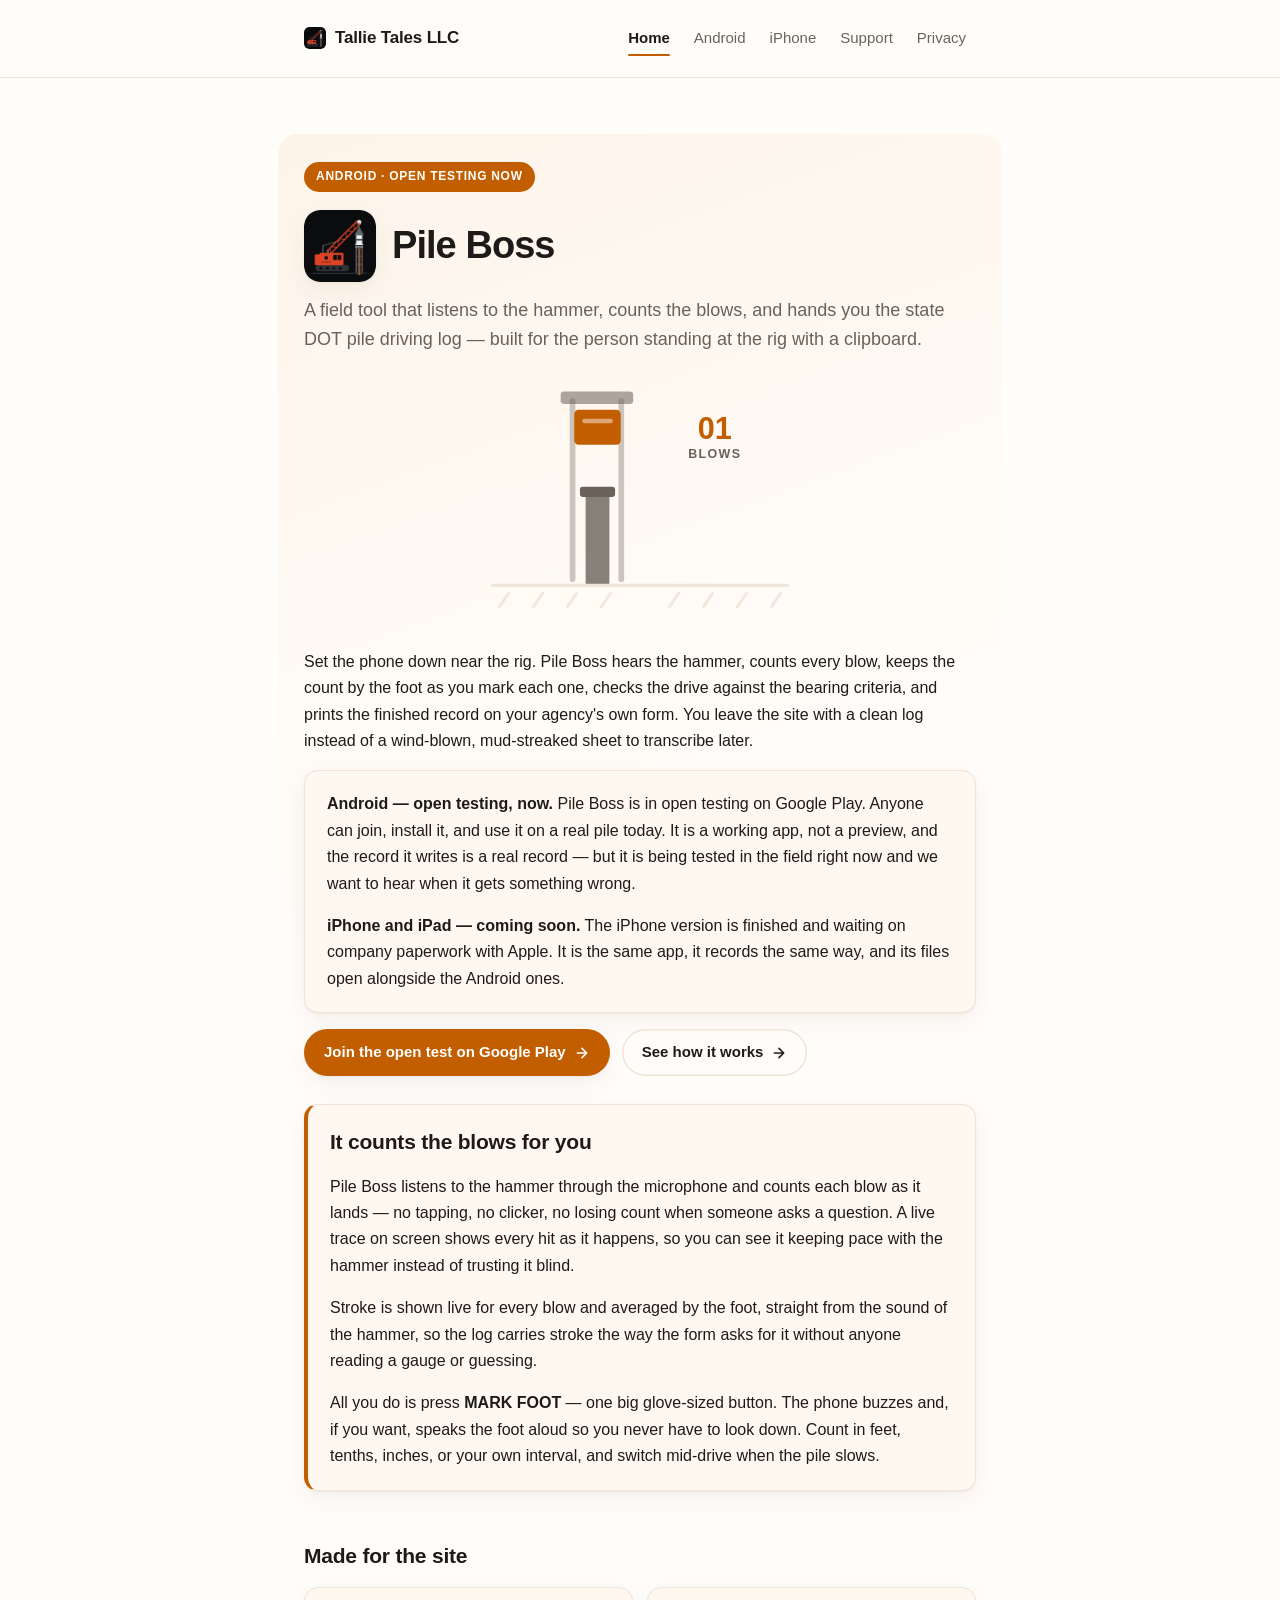
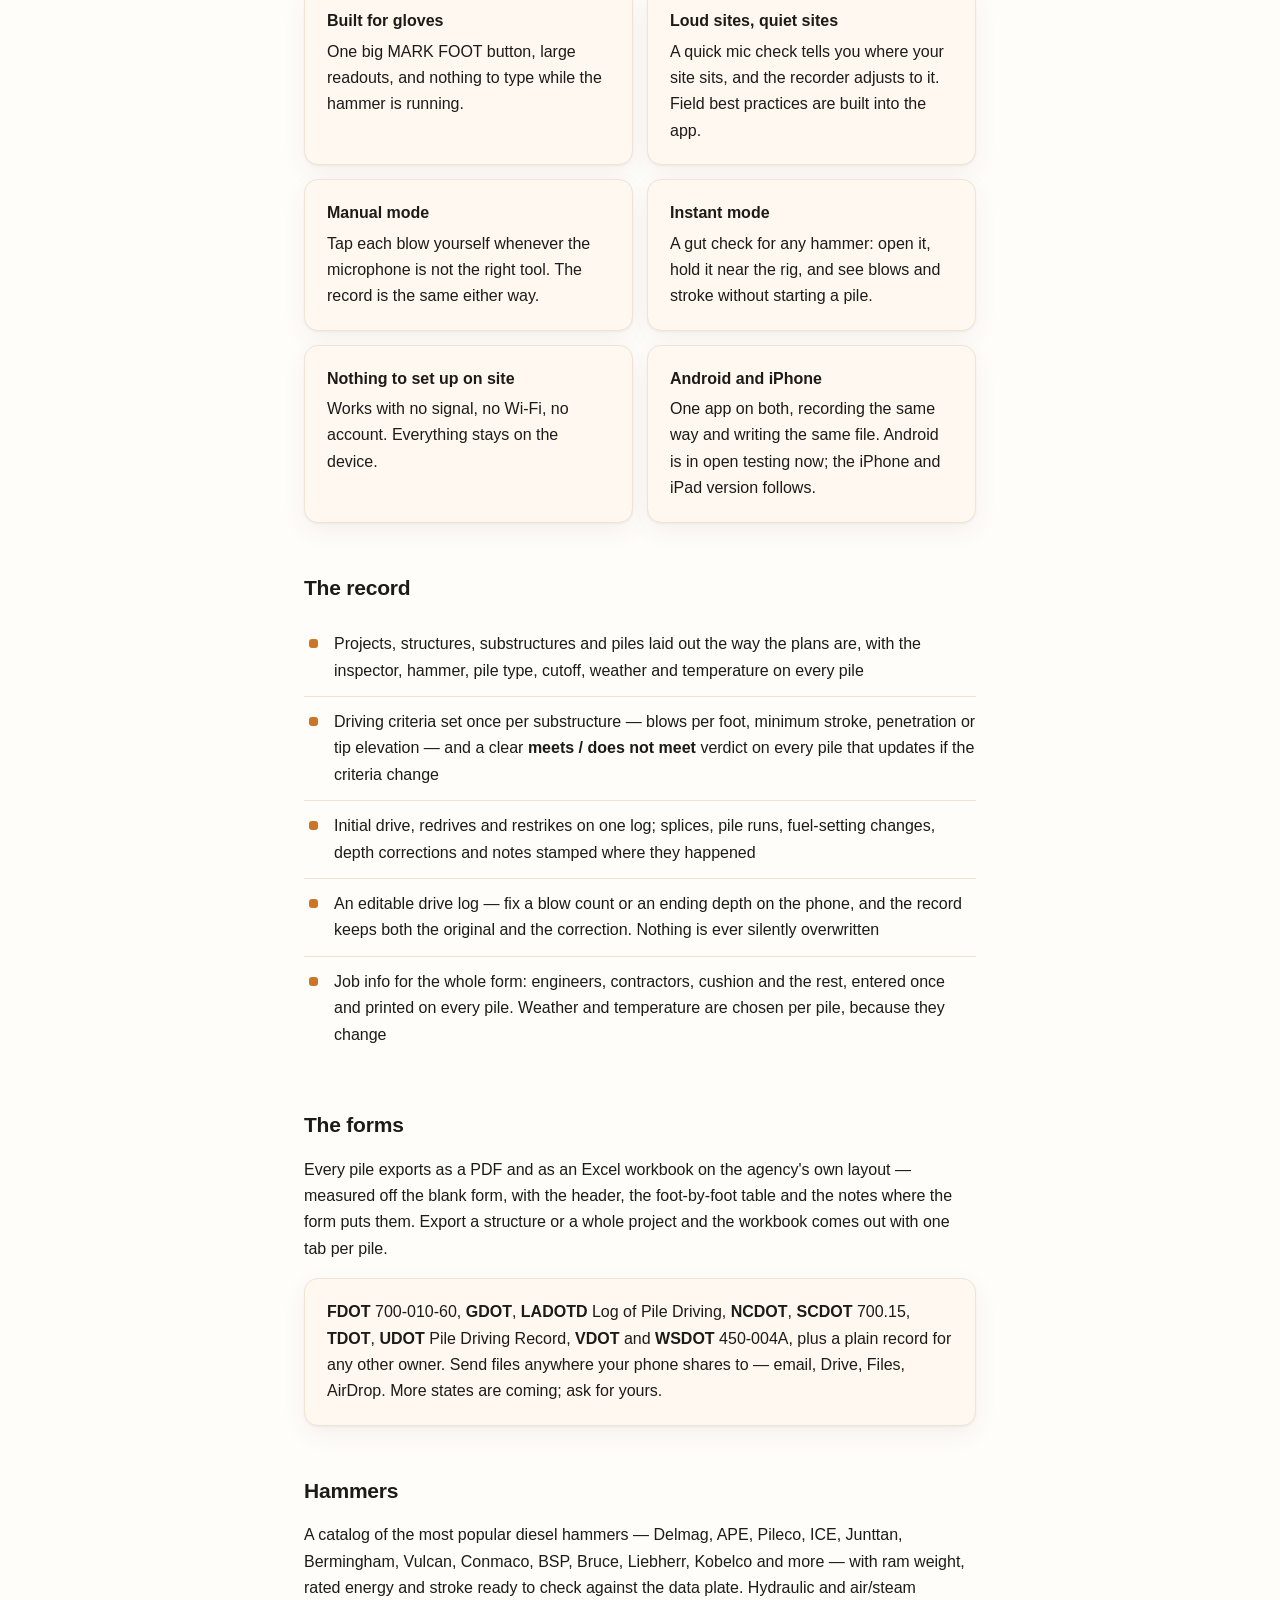
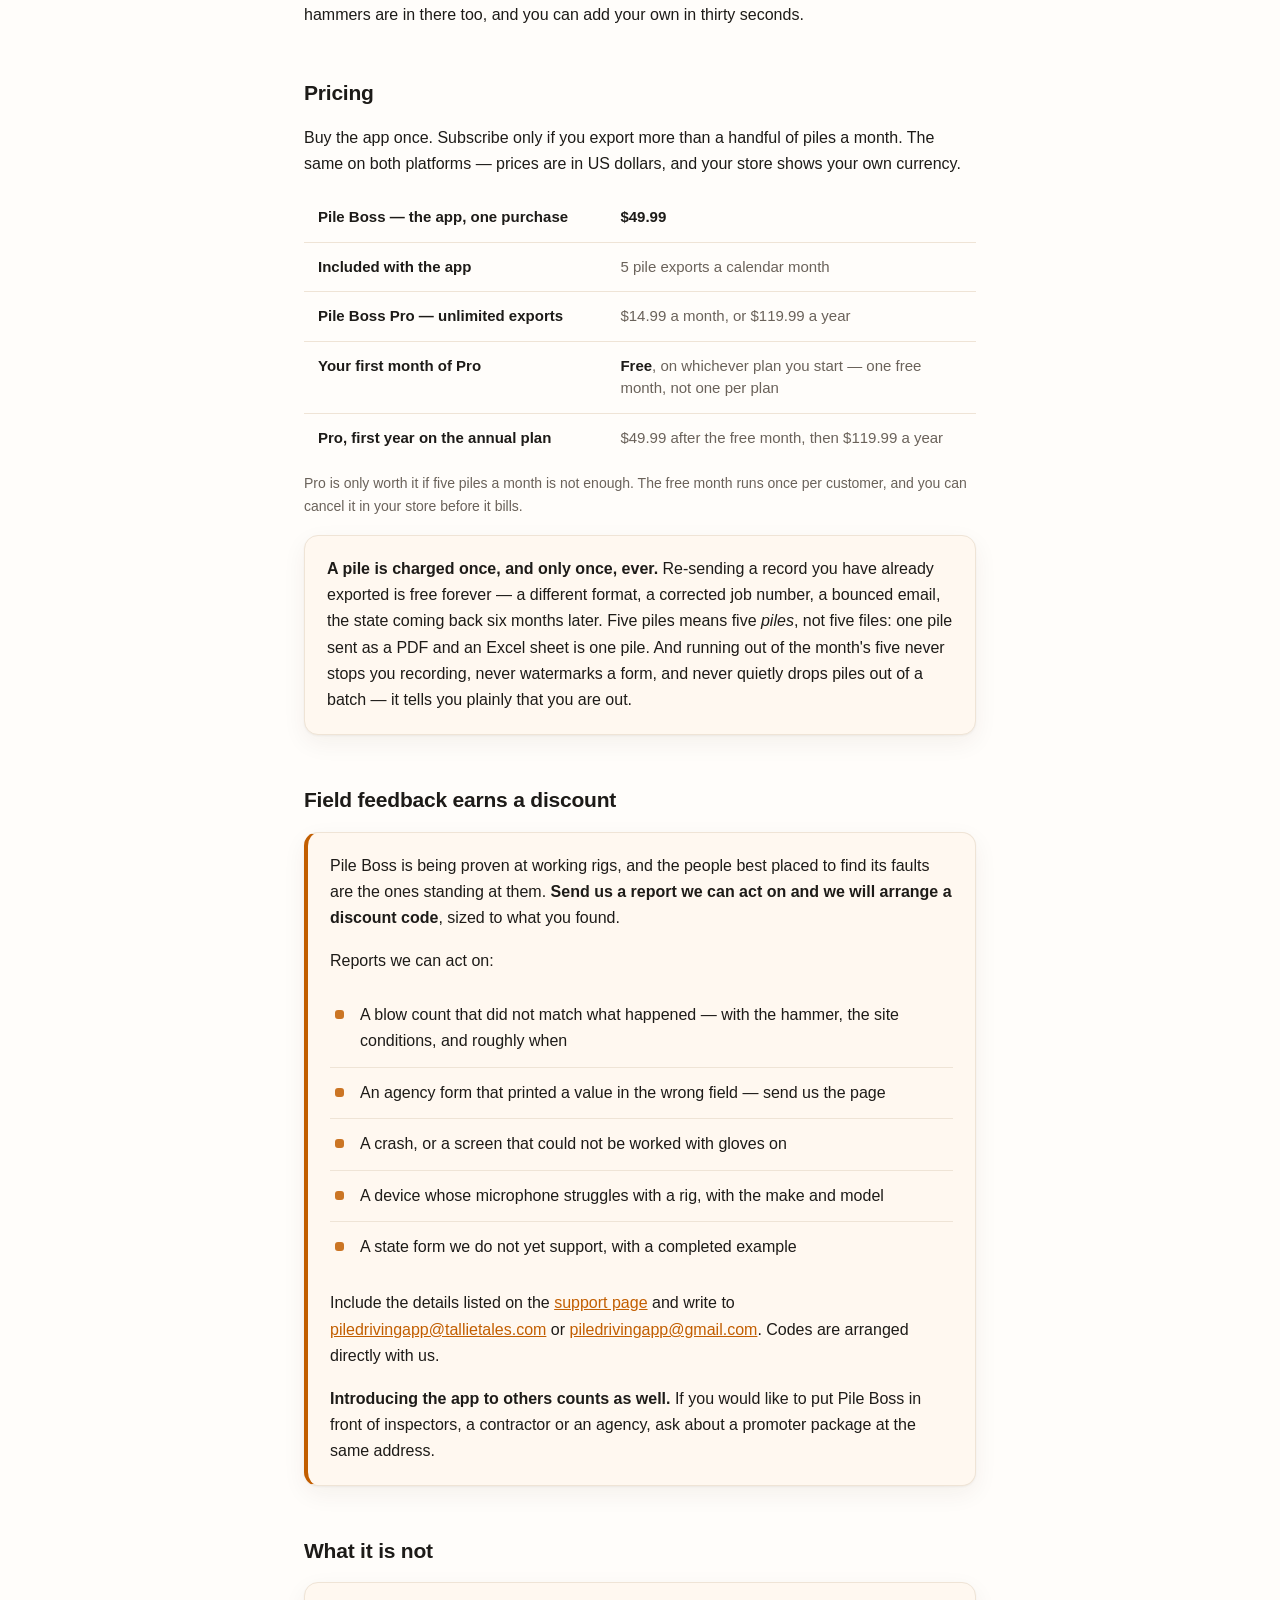
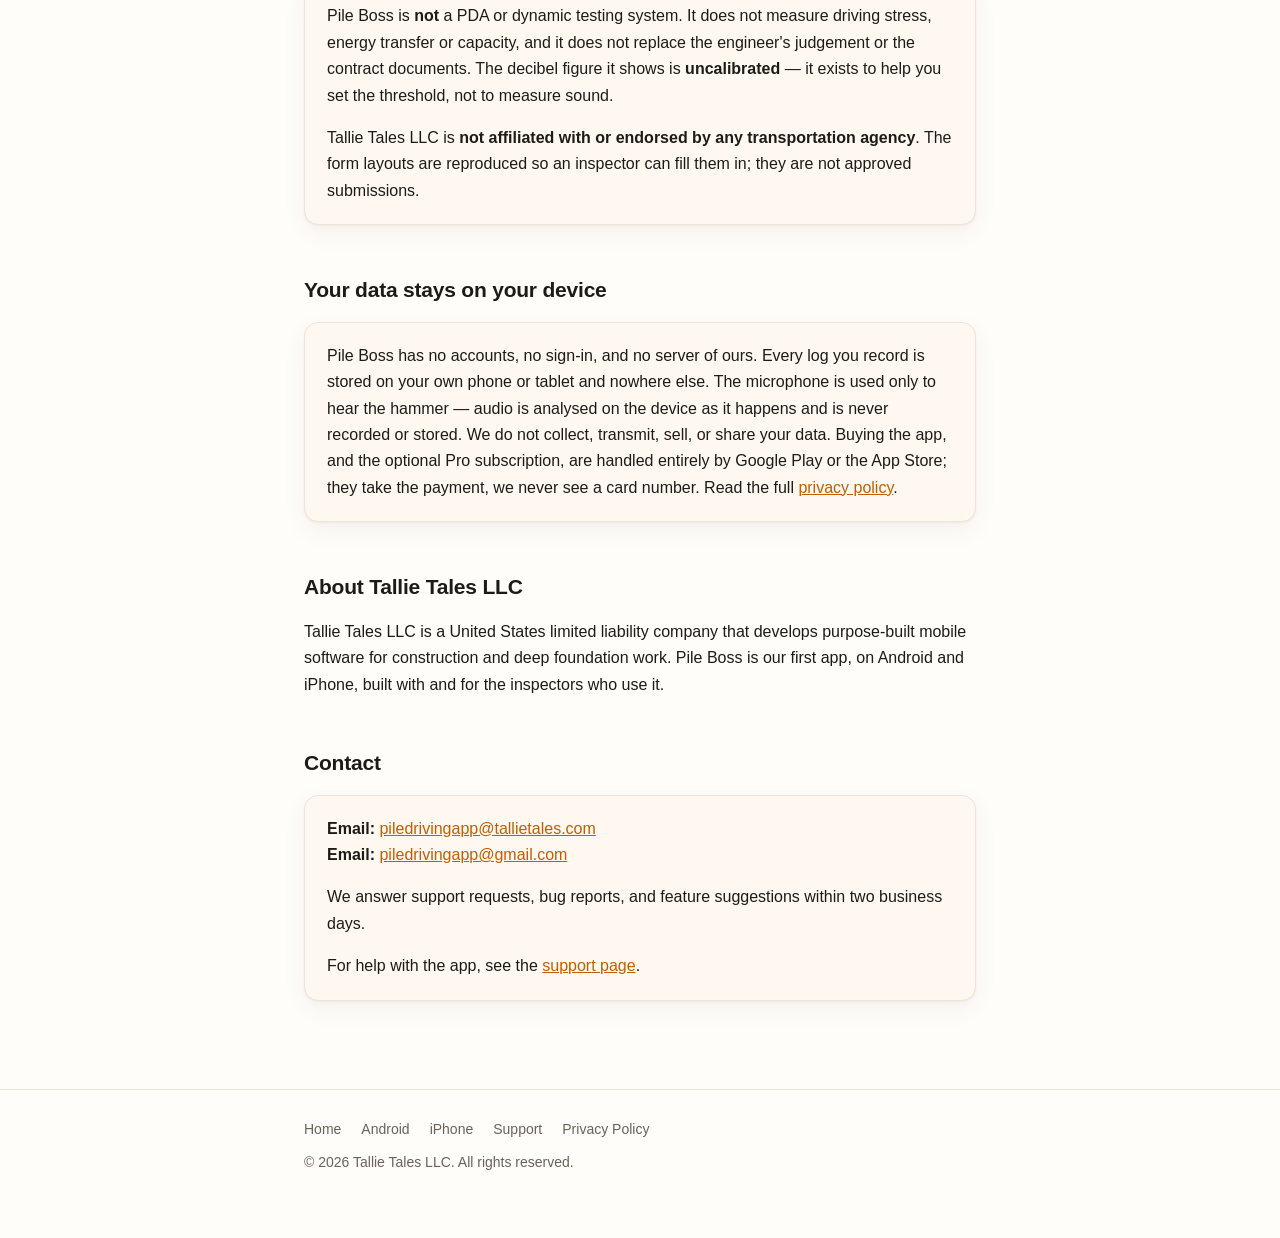
==== index.html @ f9324aba "Ship the Android and iPhone pages without their galleries Screenshots land tomorrow (owner, 2026-09-" ====
<!DOCTYPE html>
<html lang="en">
<head>
<meta charset="utf-8">
<meta name="viewport" content="width=device-width, initial-scale=1">
<title>Tallie Tales LLC — Pile Boss, the pile driving blow count app</title>
<meta name="description" content="Pile Boss listens to the pile hammer, counts every blow automatically, shows stroke live, checks driving criteria, and prints the finished state DOT pile driving log. Open testing now on Android; iPhone and iPad coming soon.">
<link rel="icon" type="image/png" sizes="32x32" href="img/app-icon-32.png">
<link rel="icon" type="image/png" sizes="64x64" href="img/app-icon-64.png">
<link rel="apple-touch-icon" sizes="180x180" href="img/app-icon-180.png">
<link rel="stylesheet" href="style.css">
<script src="site.js" defer></script>
</head>
<body>

<header>
  <div class="wrap">
    <a class="brand" href="index.html">
      <img class="brand-mark" src="img/app-icon-64.png" width="22" height="22" alt="">
      Tallie Tales LLC
    </a>
    <nav>
      <a href="index.html" aria-current="page">Home</a>
      <a href="android.html">Android</a>
      <a href="iphone.html">iPhone</a>
      <a href="support.html">Support</a>
      <a href="privacy.html">Privacy</a>
    </nav>
  </div>
</header>

<main>
  <div class="wrap">
    <section class="hero reveal">
    <span class="tag">Android · open testing now</span>
    <div class="title-row">
      <img class="app-icon" src="img/app-icon-180.png" width="72" height="72" alt="Pile Boss app icon">
      <h1>Pile Boss</h1>
    </div>
    <p class="lede">A field tool that listens to the hammer, counts the blows, and hands you the state DOT pile driving log — built for the person standing at the rig with a clipboard.</p>

      <svg class="hero-art" viewBox="0 0 300 210" aria-hidden="true">
        <rect x="88" y="10" width="5" height="162" rx="2" fill="var(--muted)" opacity=".35"></rect>
        <rect x="131" y="10" width="5" height="162" rx="2" fill="var(--muted)" opacity=".35"></rect>
        <rect x="80" y="4" width="64" height="11" rx="3" fill="var(--muted)" opacity=".55"></rect>
        <rect x="102" y="95" width="21" height="80" rx="2" fill="var(--muted)" opacity=".8"></rect>
        <rect x="97" y="88" width="31" height="9" rx="2.5" fill="var(--muted)"></rect>
        <g class="ram">
          <rect x="92" y="20" width="41" height="31" rx="4" fill="var(--accent)"></rect>
          <rect x="99" y="28" width="27" height="4" rx="2" fill="var(--accent-ink)" opacity=".45"></rect>
        </g>
        <circle class="ring" cx="112" cy="92" r="15" fill="none" stroke="var(--accent)" stroke-width="2.5"></circle>
        <g class="spark" stroke="var(--accent)" stroke-width="2.5" stroke-linecap="round">
          <path d="M82 84 L72 78"></path>
          <path d="M143 84 L153 78"></path>
          <path d="M86 96 L75 99"></path>
          <path d="M139 96 L150 99"></path>
        </g>
        <g class="wave" stroke="var(--accent)" stroke-width="2.2" fill="none" stroke-linecap="round" opacity=".9">
          <path d="M168 78 a20 20 0 0 1 0 28"></path>
          <path d="M178 68 a34 34 0 0 1 0 48"></path>
        </g>
        <path d="M20 175 H280" stroke="var(--line)" stroke-width="3" stroke-linecap="round"></path>
        <g stroke="var(--line)" stroke-width="2.5" stroke-linecap="round" opacity=".85">
          <path d="M34 182 l-8 12M64 182 l-8 12M94 182 l-8 12M124 182 l-8 12M184 182 l-8 12M214 182 l-8 12M244 182 l-8 12M274 182 l-8 12"></path>
        </g>
        <text x="216" y="46" font-family="-apple-system,BlinkMacSystemFont,Segoe UI,Roboto,sans-serif" font-size="27" font-weight="700" fill="var(--accent)" text-anchor="middle" id="blow-count">07</text>
        <text x="216" y="63" font-family="-apple-system,BlinkMacSystemFont,Segoe UI,Roboto,sans-serif" font-size="11" font-weight="600" letter-spacing="1.2" fill="var(--muted)" text-anchor="middle">BLOWS</text>
      </svg>


    <p>Set the phone down near the rig. Pile Boss hears the hammer, counts every blow, keeps the count by the foot as you mark each one, checks the drive against the bearing criteria, and prints the finished record on your agency's own form. You leave the site with a clean log instead of a wind-blown, mud-streaked sheet to transcribe later.</p>

      <div class="card">
        <p><strong>Android — open testing, now.</strong> Pile Boss is in open testing on Google Play. Anyone can join, install it, and use it on a real pile today. It is a working app, not a preview, and the record it writes is a real record — but it is being tested in the field right now and we want to hear when it gets something wrong.</p>
        <p><strong>iPhone and iPad — coming soon.</strong> The iPhone version is finished and waiting on company paperwork with Apple. It is the same app, it records the same way, and its files open alongside the Android ones.</p>
      </div>

      <div class="btn-row">
        <a class="btn" href="https://play.google.com/store/apps/details?id=com.tallietales.drivelogforpiledriving">Join the open test on Google Play
          <svg viewBox="0 0 24 24" width="16" height="16" fill="none" stroke="currentColor" stroke-width="2.4" stroke-linecap="round" stroke-linejoin="round" aria-hidden="true"><path d="M5 12h13M12 5l7 7-7 7"></path></svg>
        </a>
        <a class="btn btn-quiet" href="support.html">See how it works
          <svg viewBox="0 0 24 24" width="16" height="16" fill="none" stroke="currentColor" stroke-width="2.4" stroke-linecap="round" stroke-linejoin="round" aria-hidden="true"><path d="M5 12h13M12 5l7 7-7 7"></path></svg>
        </a>
      </div>
    </section>

    <section class="reveal">
    <div class="card lead">
      <h2>It counts the blows for you</h2>
      <p>Pile Boss listens to the hammer through the microphone and counts each blow as it lands — no tapping, no clicker, no losing count when someone asks a question. A live trace on screen shows every hit as it happens, so you can see it keeping pace with the hammer instead of trusting it blind.</p>
      <p>Stroke is shown live for every blow and averaged by the foot, straight from the sound of the hammer, so the log carries stroke the way the form asks for it without anyone reading a gauge or guessing.</p>
      <p>All you do is press <strong>MARK FOOT</strong> — one big glove-sized button. The phone buzzes and, if you want, speaks the foot aloud so you never have to look down. Count in feet, tenths, inches, or your own interval, and switch mid-drive when the pile slows.</p>
    </div>
    </section>

    <section class="reveal">
    <h2>Made for the site</h2>
    <div class="grid">
      <div class="card"><strong>Built for gloves</strong>One big MARK FOOT button, large readouts, and nothing to type while the hammer is running.</div>
      <div class="card"><strong>Loud sites, quiet sites</strong>A quick mic check tells you where your site sits, and the recorder adjusts to it. Field best practices are built into the app.</div>
      <div class="card"><strong>Manual mode</strong>Tap each blow yourself whenever the microphone is not the right tool. The record is the same either way.</div>
      <div class="card"><strong>Instant mode</strong>A gut check for any hammer: open it, hold it near the rig, and see blows and stroke without starting a pile.</div>
      <div class="card"><strong>Nothing to set up on site</strong>Works with no signal, no Wi-Fi, no account. Everything stays on the device.</div>
      <div class="card"><strong>Android and iPhone</strong>One app on both, recording the same way and writing the same file. Android is in open testing now; the iPhone and iPad version follows.</div>
    </div>
    </section>

    <section class="reveal">
    <h2>The record</h2>
    <ul>
      <li>Projects, structures, substructures and piles laid out the way the plans are, with the inspector, hammer, pile type, cutoff, weather and temperature on every pile</li>
      <li>Driving criteria set once per substructure — blows per foot, minimum stroke, penetration or tip elevation — and a clear <strong>meets / does not meet</strong> verdict on every pile that updates if the criteria change</li>
      <li>Initial drive, redrives and restrikes on one log; splices, pile runs, fuel-setting changes, depth corrections and notes stamped where they happened</li>
      <li>An editable drive log — fix a blow count or an ending depth on the phone, and the record keeps both the original and the correction. Nothing is ever silently overwritten</li>
      <li>Job info for the whole form: engineers, contractors, cushion and the rest, entered once and printed on every pile. Weather and temperature are chosen per pile, because they change</li>
    </ul>
    </section>

    <section class="reveal">
    <h2>The forms</h2>
    <p>Every pile exports as a PDF and as an Excel workbook on the agency's own layout — measured off the blank form, with the header, the foot-by-foot table and the notes where the form puts them. Export a structure or a whole project and the workbook comes out with one tab per pile.</p>
    <div class="card">
      <p><strong>FDOT</strong> 700-010-60, <strong>GDOT</strong>, <strong>LADOTD</strong> Log of Pile Driving, <strong>NCDOT</strong>, <strong>SCDOT</strong> 700.15, <strong>TDOT</strong>, <strong>UDOT</strong> Pile Driving Record, <strong>VDOT</strong> and <strong>WSDOT</strong> 450-004A, plus a plain record for any other owner. Send files anywhere your phone shares to — email, Drive, Files, AirDrop. More states are coming; ask for yours.</p>
    </div>
    </section>

    <section class="reveal">
    <h2>Hammers</h2>
    <p>A catalog of the most popular diesel hammers — Delmag, APE, Pileco, ICE, Junttan, Bermingham, Vulcan, Conmaco, BSP, Bruce, Liebherr, Kobelco and more — with ram weight, rated energy and stroke ready to check against the data plate. Hydraulic and air/steam hammers are in there too, and you can add your own in thirty seconds.</p>
    </section>

    <section class="reveal" id="pricing">
    <h2>Pricing</h2>
    <p>Buy the app once. Subscribe only if you export more than a handful of piles a month. The same on both platforms — prices are in US dollars, and your store shows your own currency.</p>
    <table class="prices">
      <tbody>
        <tr>
          <th scope="row">Pile Boss — the app, one purchase</th>
          <td><strong>$49.99</strong></td>
        </tr>
        <tr>
          <th scope="row">Included with the app</th>
          <td>5 pile exports a calendar month</td>
        </tr>
        <tr>
          <th scope="row">Pile Boss Pro — unlimited exports</th>
          <td>$14.99 a month, or $119.99 a year</td>
        </tr>
        <tr>
          <th scope="row">Your first month of Pro</th>
          <td><strong>Free</strong>, on whichever plan you start — one free month, not one per plan</td>
        </tr>
        <tr>
          <th scope="row">Pro, first year on the annual plan</th>
          <td>$49.99 after the free month, then $119.99 a year</td>
        </tr>
      </tbody>
    </table>
    <p class="fineprint">Pro is only worth it if five piles a month is not enough. The free month runs once per customer, and you can cancel it in your store before it bills.</p>
    <div class="card">
      <p><strong>A pile is charged once, and only once, ever.</strong> Re-sending a record you have already exported is free forever — a different format, a corrected job number, a bounced email, the state coming back six months later. Five piles means five <em>piles</em>, not five files: one pile sent as a PDF and an Excel sheet is one pile. And running out of the month's five never stops you recording, never watermarks a form, and never quietly drops piles out of a batch — it tells you plainly that you are out.</p>
    </div>
    </section>

    <section class="reveal">
    <h2>Field feedback earns a discount</h2>
    <div class="card lead">
      <p>Pile Boss is being proven at working rigs, and the people best placed to find its faults are the ones standing at them. <strong>Send us a report we can act on and we will arrange a discount code</strong>, sized to what you found.</p>
      <p>Reports we can act on:</p>
      <ul>
        <li>A blow count that did not match what happened — with the hammer, the site conditions, and roughly when</li>
        <li>An agency form that printed a value in the wrong field — send us the page</li>
        <li>A crash, or a screen that could not be worked with gloves on</li>
        <li>A device whose microphone struggles with a rig, with the make and model</li>
        <li>A state form we do not yet support, with a completed example</li>
      </ul>
      <p>Include the details listed on the <a href="support.html">support page</a> and write to <a href="mailto:piledrivingapp@tallietales.com">piledrivingapp@tallietales.com</a> or <a href="mailto:piledrivingapp@gmail.com">piledrivingapp@gmail.com</a>. Codes are arranged directly with us.</p>
      <p><strong>Introducing the app to others counts as well.</strong> If you would like to put Pile Boss in front of inspectors, a contractor or an agency, ask about a promoter package at the same address.</p>
    </div>
    </section>

    <section class="reveal">
    <h2>What it is not</h2>
    <div class="card">
      <p>Pile Boss is <strong>not</strong> a PDA or dynamic testing system. It does not measure driving stress, energy transfer or capacity, and it does not replace the engineer's judgement or the contract documents. The decibel figure it shows is <strong>uncalibrated</strong> — it exists to help you set the threshold, not to measure sound.</p>
      <p>Tallie Tales LLC is <strong>not affiliated with or endorsed by any transportation agency</strong>. The form layouts are reproduced so an inspector can fill them in; they are not approved submissions.</p>
    </div>
    </section>

    <section class="reveal">
    <h2>Your data stays on your device</h2>
    <div class="card">
      <p>Pile Boss has no accounts, no sign-in, and no server of ours. Every log you record is stored on your own phone or tablet and nowhere else. The microphone is used only to hear the hammer — audio is analysed on the device as it happens and is never recorded or stored. We do not collect, transmit, sell, or share your data. Buying the app, and the optional Pro subscription, are handled entirely by Google Play or the App Store; they take the payment, we never see a card number. Read the full <a href="privacy.html">privacy policy</a>.</p>
    </div>
    </section>

    <section class="reveal">
    <h2>About Tallie Tales LLC</h2>
    <p>Tallie Tales LLC is a United States limited liability company that develops purpose-built mobile software for construction and deep foundation work. Pile Boss is our first app, on Android and iPhone, built with and for the inspectors who use it.</p>
    </section>

    <section class="reveal">
    <h2>Contact</h2>
    <div class="card">
      <p><strong>Email:</strong> <a href="mailto:piledrivingapp@tallietales.com">piledrivingapp@tallietales.com</a><br>
      <strong>Email:</strong> <a href="mailto:piledrivingapp@gmail.com">piledrivingapp@gmail.com</a></p>
      <p>We answer support requests, bug reports, and feature suggestions within two business days.</p>
      <p style="margin-top:12px">For help with the app, see the <a href="support.html">support page</a>.</p>
    </div>
    </section>

  </div>
</main>

<footer>
  <div class="wrap">
    <p class="fnav">
      <a href="index.html">Home</a>
      <a href="android.html">Android</a>
      <a href="iphone.html">iPhone</a>
      <a href="support.html">Support</a>
      <a href="privacy.html">Privacy Policy</a>
    </p>
    <p>© 2026 Tallie Tales LLC. All rights reserved.</p>
  </div>
</footer>

</body>
</html>
---- style.css ----
/* ==========================================================================
   Tallie Tales LLC — shared stylesheet
   Plain CSS, no build step. Loaded by index.html, support.html, privacy.html.
   Colours live in the custom properties below; change them once here and all
   three pages follow.
   ========================================================================== */

:root{
  --bg:#fffdfa;
  --bg-tint:#fdf4e9;
  --panel:#fff8f0;
  --ink:#1d1b18;
  --muted:#6a625a;
  --line:#efe4d6;
  --accent:#c25e00;
  --accent-soft:#ffe7cd;
  --accent-ink:#ffffff;
  --shadow:0 1px 2px rgba(60,40,20,.05), 0 8px 24px rgba(60,40,20,.06);
  --shadow-lift:0 2px 4px rgba(60,40,20,.07), 0 14px 34px rgba(60,40,20,.11);
  --radius:14px;
  --ease:cubic-bezier(.22,.68,.36,1);
}

@media (prefers-color-scheme:dark){
  :root{
    --bg:#16130f;
    --bg-tint:#1c1812;
    --panel:#211c15;
    --ink:#f3eee7;
    --muted:#aaa093;
    --line:#332b22;
    --accent:#ff9d45;
    --accent-soft:#3b2716;
    --accent-ink:#16130f;
    --shadow:0 1px 2px rgba(0,0,0,.4), 0 8px 24px rgba(0,0,0,.32);
    --shadow-lift:0 2px 4px rgba(0,0,0,.45), 0 14px 34px rgba(0,0,0,.42);
  }
}

*{box-sizing:border-box}

body{
  margin:0;
  background:var(--bg);
  color:var(--ink);
  font:16px/1.65 -apple-system,BlinkMacSystemFont,"Segoe UI",Roboto,Helvetica,Arial,sans-serif;
  -webkit-text-size-adjust:100%;
}

img{max-width:100%;height:auto}

.wrap{max-width:720px;margin:0 auto;padding:0 24px}

/* --- Header --------------------------------------------------------------- */

header{
  border-bottom:1px solid var(--line);
  padding:20px 0;
  background:var(--bg);
  position:sticky;
  top:0;
  z-index:20;
}

header .wrap{display:flex;align-items:center;justify-content:space-between;gap:16px;flex-wrap:wrap}

.brand{
  font-weight:700;letter-spacing:-.01em;text-decoration:none;
  color:var(--ink);font-size:17px;
  display:inline-flex;align-items:center;gap:9px;
}

.brand:hover .brand-mark{transform:translateY(-2px) rotate(-6deg)}

.brand-mark{
  width:22px;height:22px;flex:none;
  border-radius:5px;
  transition:transform .35s var(--ease);
}

.title-row{display:flex;align-items:center;gap:16px;margin:0 0 14px}
.title-row h1{margin:0}
.app-icon{
  width:72px;height:72px;flex:none;
  border-radius:16px;
  box-shadow:var(--shadow);
}

nav{display:flex;gap:4px;flex-wrap:wrap}

nav a{
  color:var(--muted);text-decoration:none;font-size:15px;
  padding:6px 10px;border-radius:8px;position:relative;
  transition:color .2s var(--ease), background-color .2s var(--ease);
}

nav a:hover{color:var(--accent);background:var(--accent-soft)}

nav a[aria-current="page"]{color:var(--ink);font-weight:600}

nav a[aria-current="page"]::after{
  content:"";position:absolute;left:10px;right:10px;bottom:1px;height:2px;
  background:var(--accent);border-radius:2px;
}

/* --- Layout --------------------------------------------------------------- */

main{padding:56px 0 72px}

h1{font-size:clamp(30px,6vw,38px);line-height:1.15;letter-spacing:-.025em;margin:0 0 14px}
h2{font-size:21px;letter-spacing:-.01em;margin:48px 0 14px}
h3{font-size:16px;margin:26px 0 6px}

.lede{font-size:18px;color:var(--muted);margin:0 0 32px}
p{margin:0 0 16px}
ul,ol{margin:0 0 16px;padding-left:22px}
li{margin:0 0 8px}

a{color:var(--accent)}
a:hover{text-decoration:none}

.date{color:var(--muted);margin:0 0 32px;font-size:15px}
.email{font-size:19px;font-weight:600}

/* --- Cards ---------------------------------------------------------------- */

.card{
  background:var(--panel);
  border:1px solid var(--line);
  border-radius:var(--radius);
  padding:20px 22px;margin:0 0 16px;
  box-shadow:var(--shadow);
  transition:transform .3s var(--ease), box-shadow .3s var(--ease);
}

.card p:last-child{margin-bottom:0}
.card.lead{border-left:4px solid var(--accent)}
.card.lead h2{margin-top:0}
.grid{display:grid;grid-template-columns:1fr 1fr;gap:14px;margin:0 0 16px}
.grid .card{margin:0}
.grid strong{display:block;margin-bottom:4px}
@media (max-width:560px){.grid{grid-template-columns:1fr}}
.card:hover{transform:translateY(-2px);box-shadow:var(--shadow-lift)}

.tag{
  display:inline-block;font-size:12px;font-weight:600;letter-spacing:.06em;
  text-transform:uppercase;color:var(--accent-ink);background:var(--accent);
  padding:5px 12px;border-radius:999px;margin-bottom:18px;
}

/* --- Hero ----------------------------------------------------------------- */

.hero{
  position:relative;
  border-radius:20px;
  background:linear-gradient(160deg,var(--bg-tint),transparent 70%);
  padding:28px 26px 4px;
  margin:0 -26px 8px;
}

.hero-art{
  display:block;width:100%;max-width:340px;height:auto;
  margin:20px auto 24px;
}

/* --- Lists ---------------------------------------------------------------- */
/* Styled entirely in CSS, so rewording or adding a bullet needs no extra
   markup in the HTML. */

main ul{list-style:none;padding-left:0;margin:0 0 18px}

main ul li{
  position:relative;
  margin:0;padding:12px 0 12px 30px;
  border-bottom:1px solid var(--line);
}

main ul li:last-child{border-bottom:0}

main ul li::before{
  content:"";position:absolute;left:5px;top:20px;
  width:9px;height:9px;border-radius:3px;
  background:var(--accent);opacity:.85;
  transition:transform .25s var(--ease);
}

main ul li:hover::before{transform:rotate(45deg) scale(1.25)}

/* --- Buttons -------------------------------------------------------------- */

.btn{
  display:inline-flex;align-items:center;gap:8px;
  background:var(--accent);color:var(--accent-ink);
  text-decoration:none;font-weight:600;font-size:15px;
  padding:11px 20px;border-radius:999px;
  box-shadow:var(--shadow);
  transition:transform .2s var(--ease), box-shadow .2s var(--ease), filter .2s var(--ease);
}

.btn:hover{transform:translateY(-2px);box-shadow:var(--shadow-lift);filter:brightness(1.06)}
.btn:active{transform:translateY(0)}

/* A second, quieter action beside the primary one — same shape, no fill, so the
   Play link stays the obvious thing to press. */
.btn-quiet{
  background:transparent;color:var(--ink);
  box-shadow:inset 0 0 0 1.5px var(--line);
}
.btn-quiet:hover{box-shadow:inset 0 0 0 1.5px var(--accent);color:var(--accent)}

/* Buttons wrap onto their own lines on a phone, so the row carries the gap
   rather than relying on the space between inline elements. */
.btn-row{display:flex;flex-wrap:wrap;gap:12px;margin:0 0 16px}

/* --- Price table ---------------------------------------------------------- */
/* Two columns on a desktop; on a phone each row becomes a stacked pair, because
   a price squeezed into half of 390px wraps mid-figure. */
.prices{width:100%;border-collapse:collapse;margin:0 0 10px}
.prices th,.prices td{
  text-align:left;vertical-align:top;padding:13px 14px;
  border-bottom:1px solid var(--line);font-size:15px;line-height:1.5;
}
.prices tr:last-child th,.prices tr:last-child td{border-bottom:0}
.prices th{font-weight:600;width:45%}
.prices td{color:var(--muted)}
.prices strong{color:var(--ink)}
@media (max-width:560px){
  .prices th,.prices td{display:block;width:auto;padding:0 0 4px}
  .prices th{padding-top:14px}
  .prices td{padding-bottom:14px;border-bottom:1px solid var(--line)}
  .prices th{border-bottom:0}
}
.fineprint{font-size:14px;color:var(--muted);margin:0 0 16px}

/* --- Screenshot gallery --------------------------------------------------- */
/* Phone captures, shown at their own aspect ratio. `auto-fill` rather than a
   fixed column count so the row reflows from four across on a desktop down to
   one on a phone without a breakpoint for each step. */
.shots{
  display:grid;
  grid-template-columns:repeat(auto-fill,minmax(210px,1fr));
  gap:22px 18px;margin:0 0 24px;
}
.shot{margin:0}
.shot img{
  display:block;width:100%;height:auto;
  border-radius:14px;border:1px solid var(--line);
  background:var(--panel);
  box-shadow:var(--shadow);
}
.shot figcaption{
  margin-top:10px;font-size:13.5px;line-height:1.45;color:var(--muted);
}
.shot figcaption strong{display:block;color:var(--ink);font-weight:600;margin-bottom:2px}

/* The platform strip under the page title: which store, which state. */
.status-row{
  display:flex;flex-wrap:wrap;gap:8px;margin:0 0 18px;
}
.pill{
  font-size:12px;font-weight:600;letter-spacing:.05em;text-transform:uppercase;
  padding:5px 11px;border-radius:999px;
  border:1px solid var(--line);color:var(--muted);
}
.pill-live{background:var(--accent);color:var(--accent-ink);border-color:transparent}

/* --- Footer --------------------------------------------------------------- */

footer{border-top:1px solid var(--line);padding:28px 0 48px;color:var(--muted);font-size:14px}
footer a{color:var(--muted);text-decoration:none}
footer a:hover{color:var(--accent);text-decoration:underline}
.fnav{display:flex;gap:20px;flex-wrap:wrap;margin:0 0 10px}

/* --- Scroll reveal -------------------------------------------------------- */
/* Only applies once site.js adds .js to <html>, so with JavaScript disabled
   every section renders normally instead of staying invisible. */

.js .reveal{opacity:0;transform:translateY(18px)}

.js .reveal.in{
  opacity:1;transform:none;
  transition:opacity .55s var(--ease), transform .55s var(--ease);
}

/* --- Pile driver animation ------------------------------------------------ */

.ram{animation:ram 1.9s var(--ease) infinite}
.ring{transform-box:fill-box;transform-origin:center;animation:ring 1.9s linear infinite;opacity:0}
.spark{transform-box:fill-box;transform-origin:center;animation:spark 1.9s linear infinite;opacity:0}
.wave{transform-box:fill-box;transform-origin:center;animation:wave 1.9s linear infinite;opacity:0}

@keyframes ram{
  0%   {transform:translateY(0)}
  38%  {transform:translateY(44px)}
  46%  {transform:translateY(39px)}
  54%  {transform:translateY(42px)}
  100% {transform:translateY(0)}
}

@keyframes ring{
  0%,36%  {opacity:0;transform:scale(.35)}
  40%     {opacity:.85;transform:scale(.6)}
  72%     {opacity:0;transform:scale(1.75)}
  100%    {opacity:0}
}

@keyframes spark{
  0%,36% {opacity:0}
  41%    {opacity:1}
  60%    {opacity:0}
  100%   {opacity:0}
}

/* --- Respect reduced motion ---------------------------------------------- */
/* Everything above is decorative. If the visitor asks for less motion, stop
   all of it and show content in its final state. */

@keyframes wave{
  0%,38% {opacity:0;transform:scale(.6)}
  46%    {opacity:.75;transform:scale(1)}
  80%    {opacity:0;transform:scale(1.35)}
  100%   {opacity:0}
}

@media (prefers-reduced-motion:reduce){
  *,*::before,*::after{
    animation-duration:.001ms !important;
    animation-iteration-count:1 !important;
    transition-duration:.001ms !important;
  }
  .js .reveal{opacity:1;transform:none}
  .ring,.spark,.wave{opacity:0}
  .ram{transform:translateY(44px)}
}
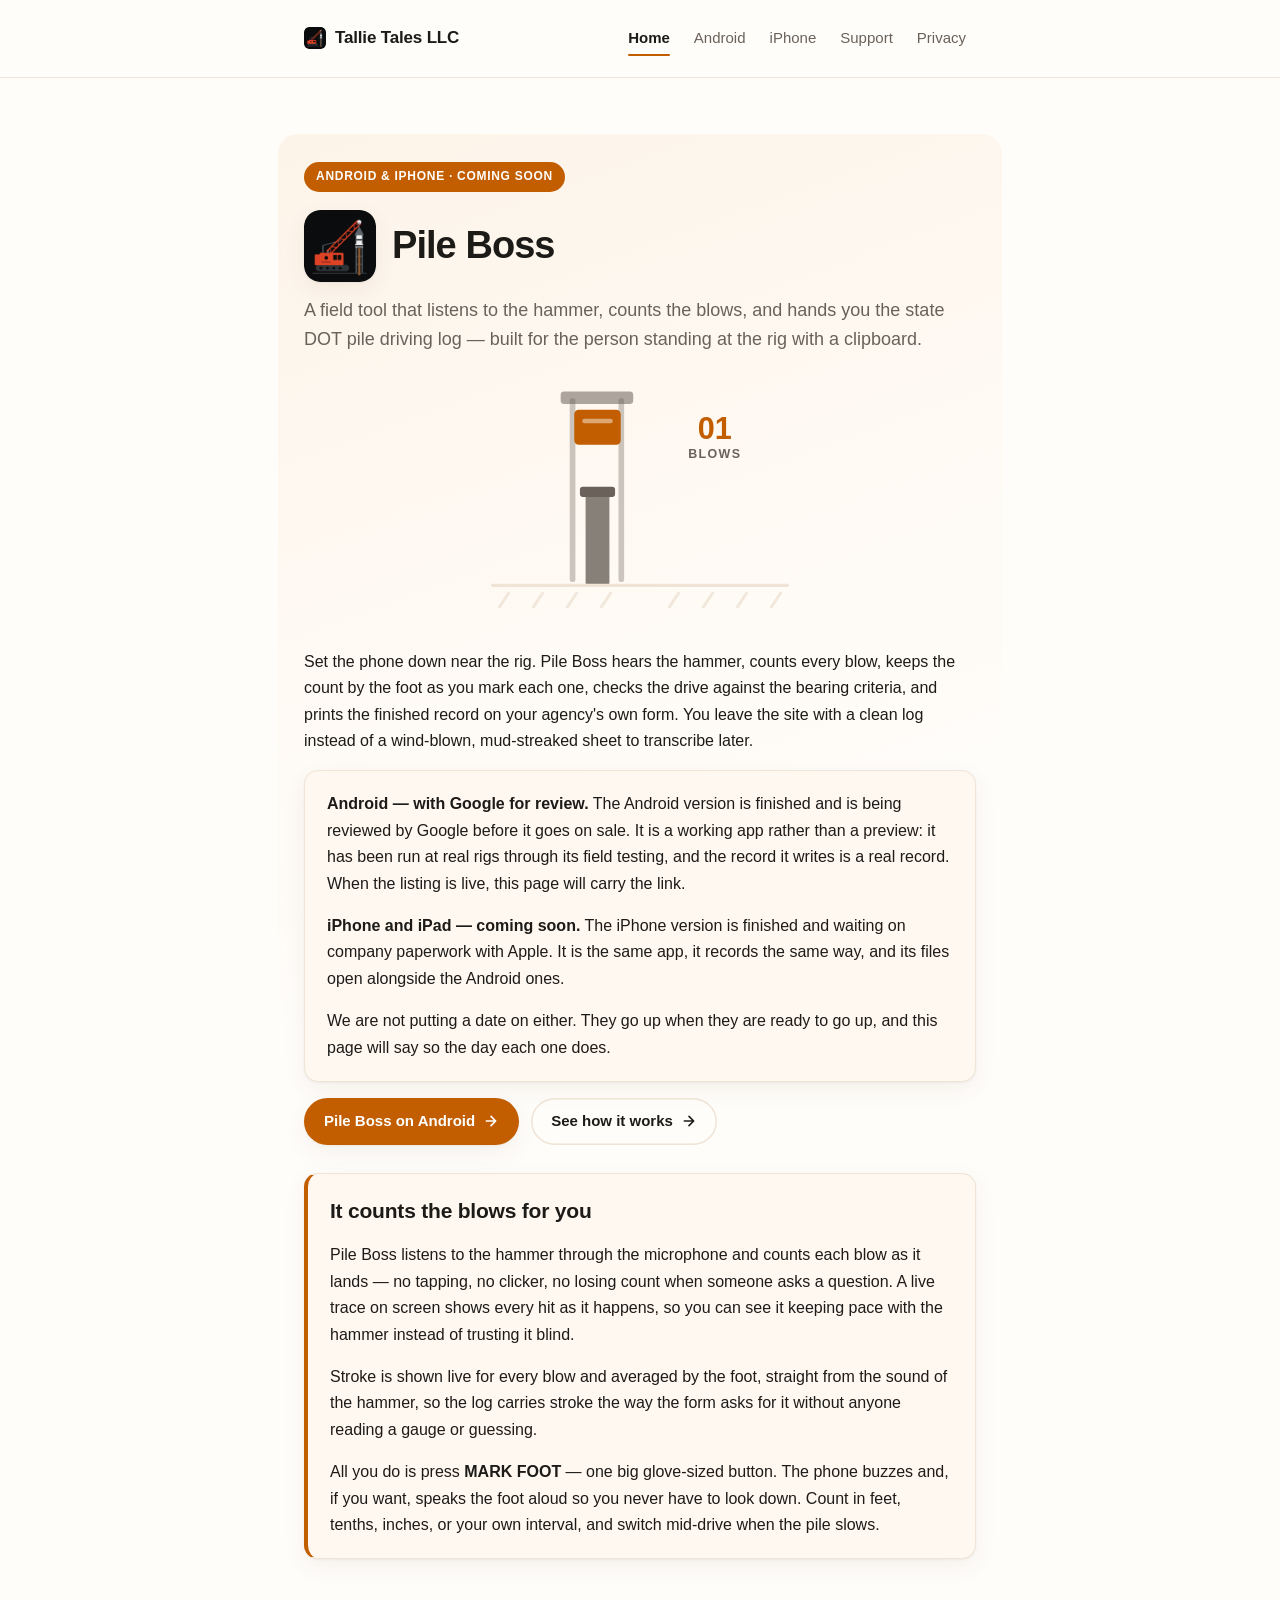
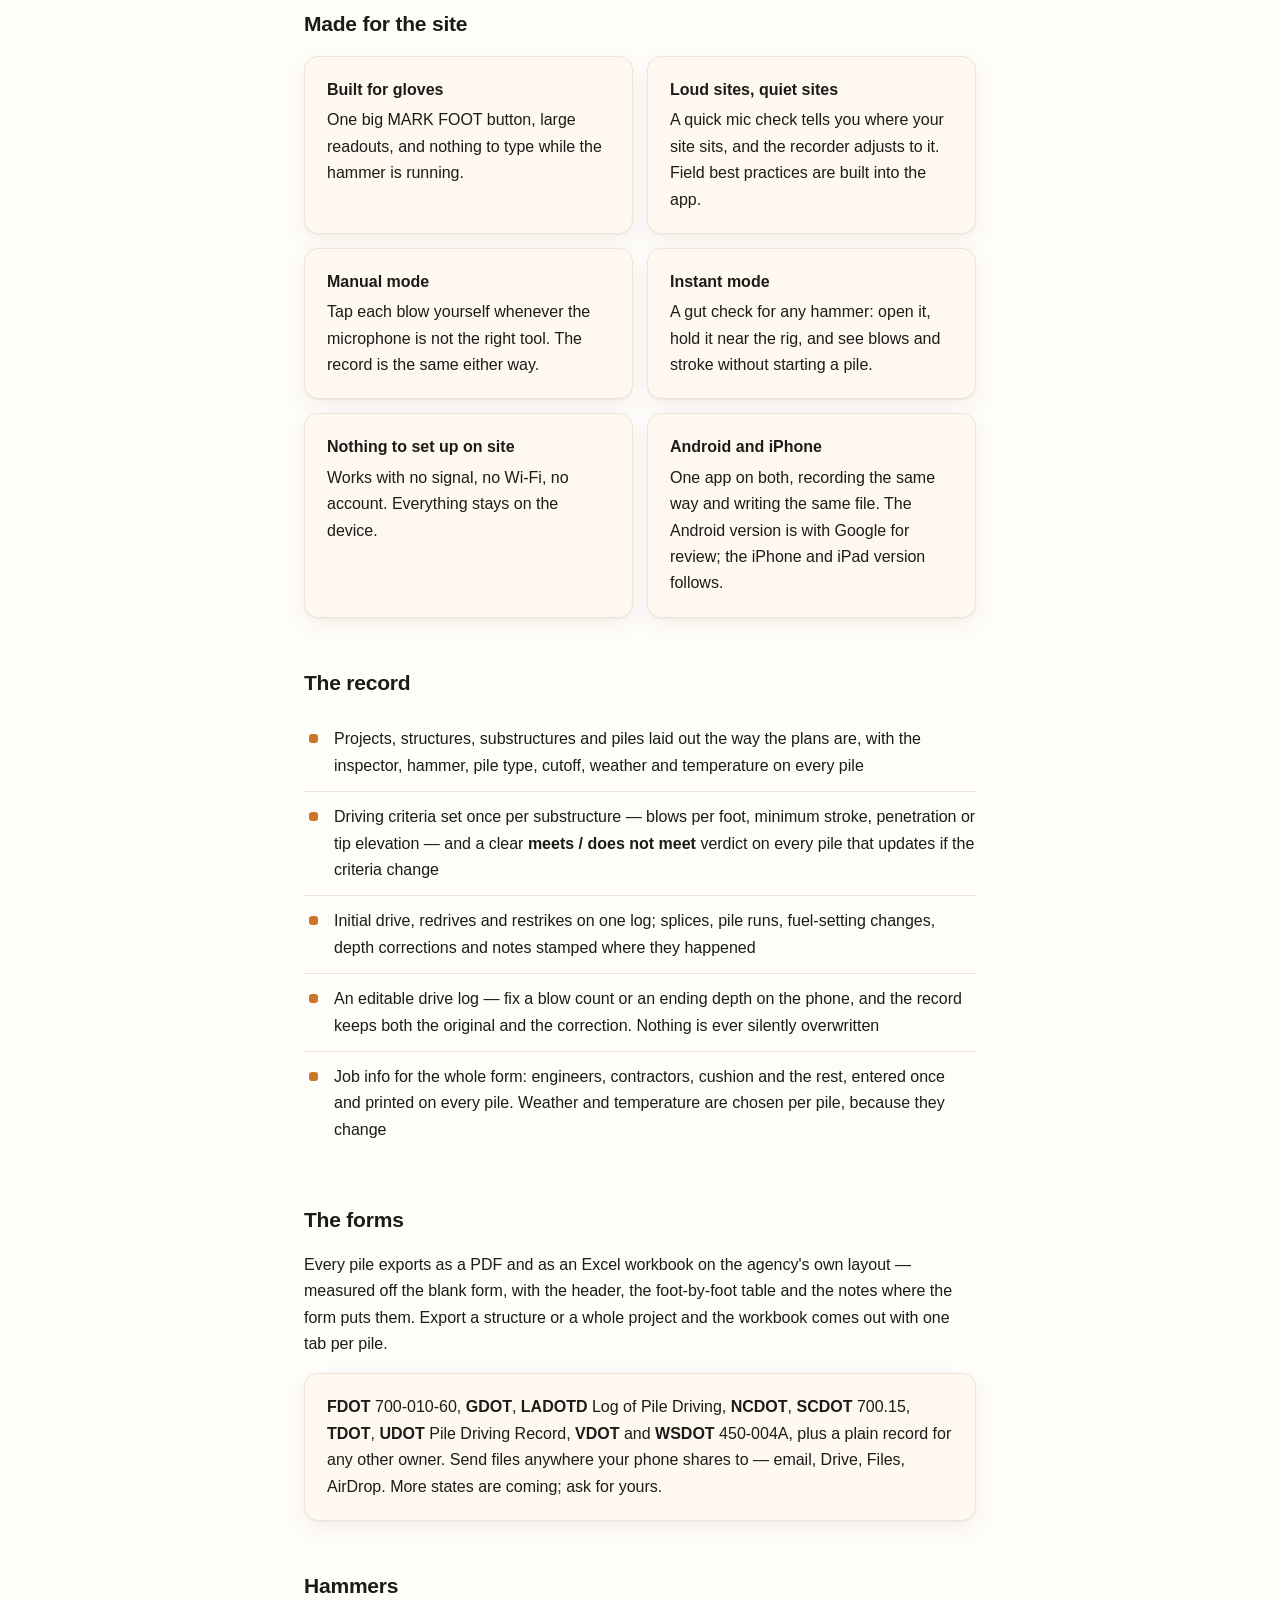
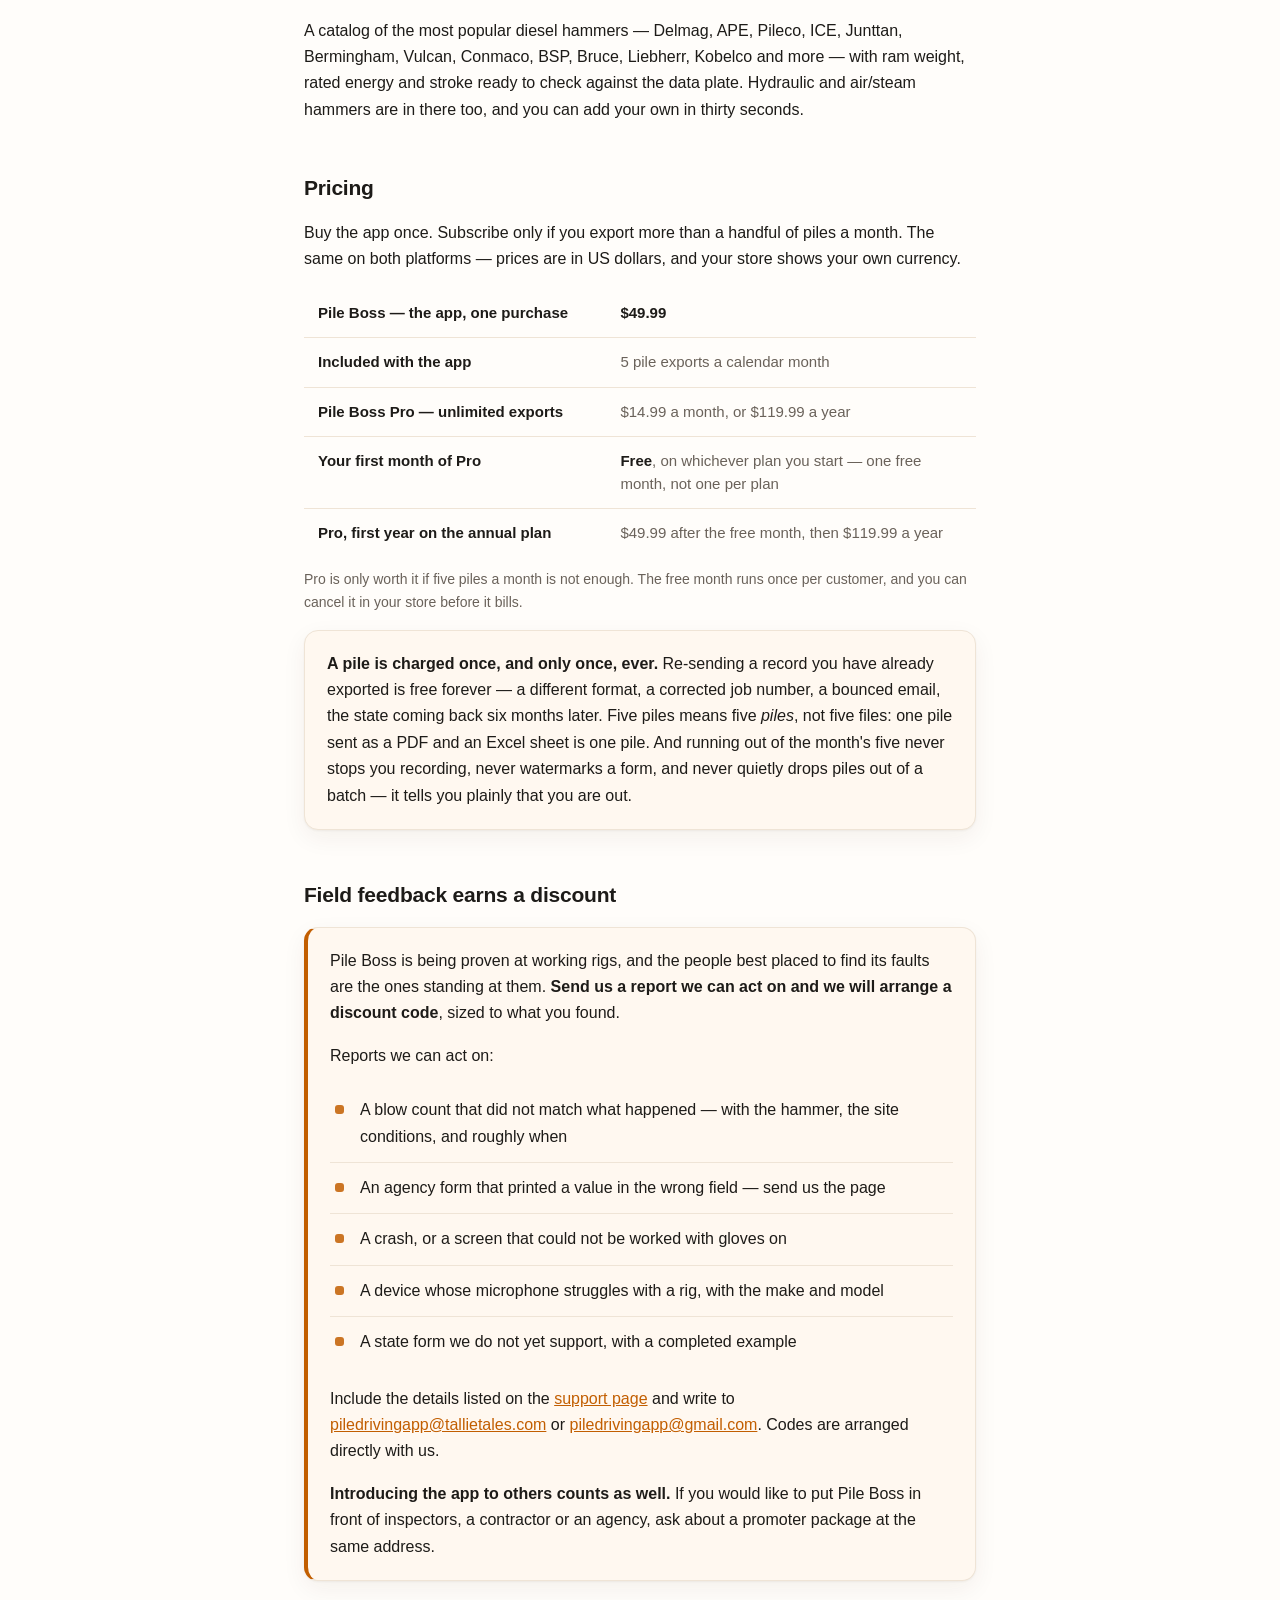
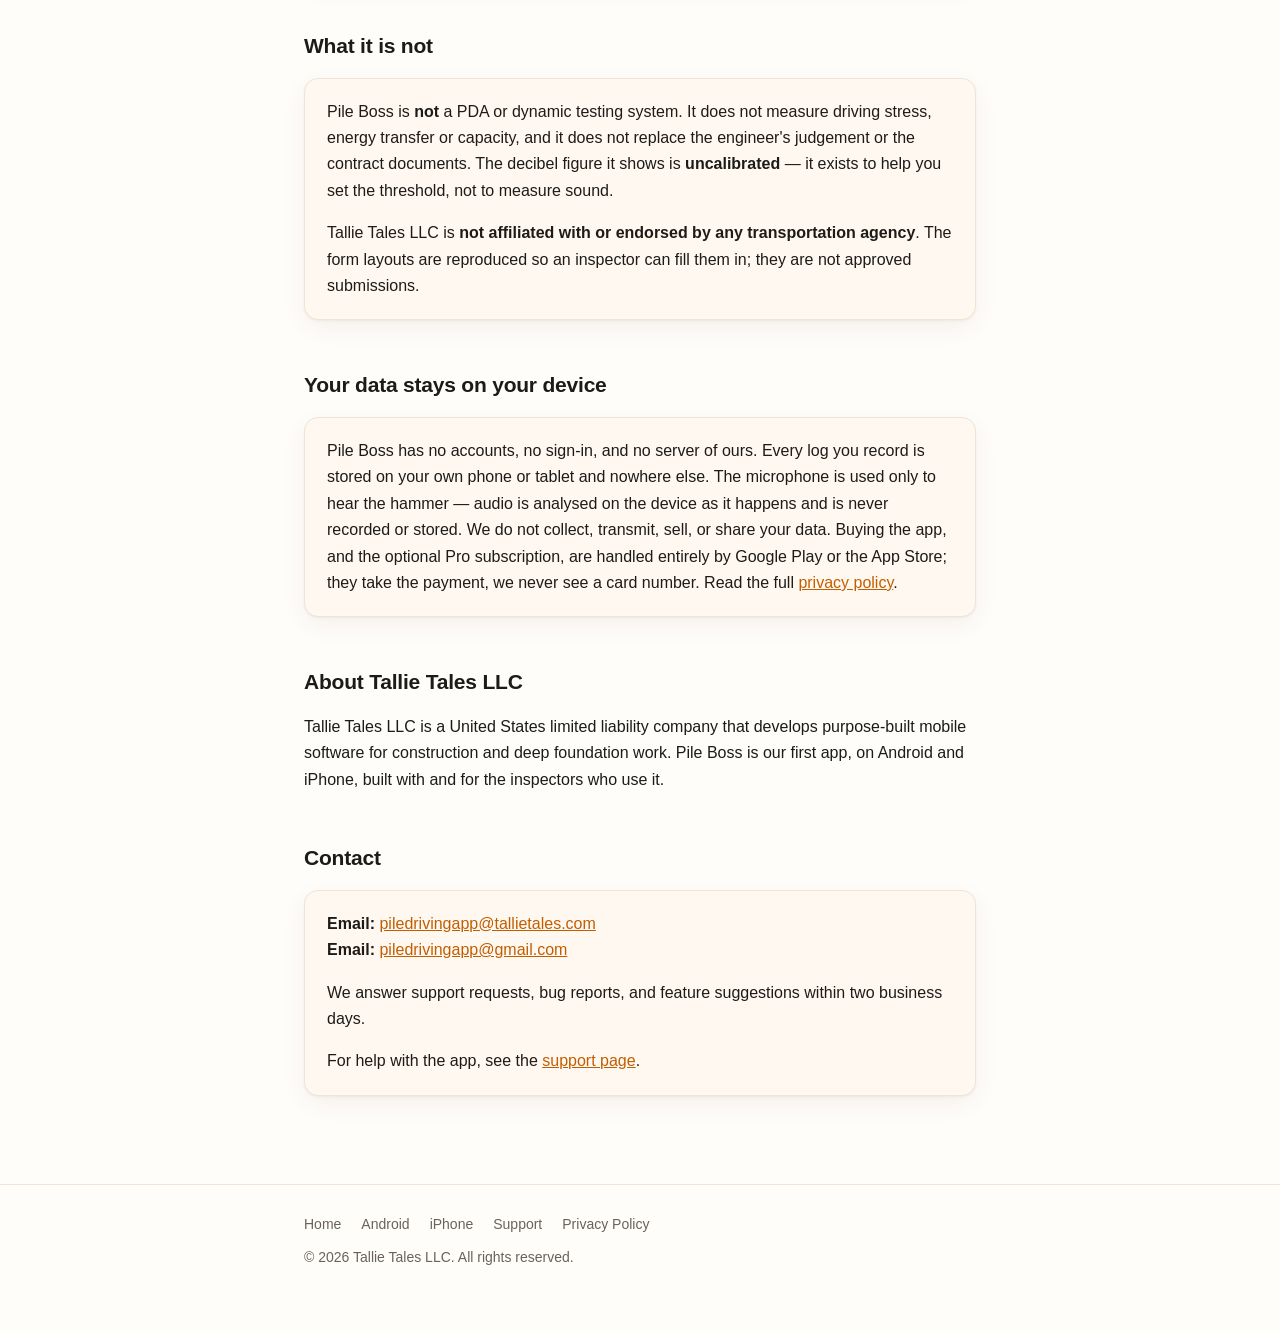
==== commit eee6c81e: "Drop open testing, and take the Play link down while the review runs Owner, 2026-09-24: open testing" ====
--- a/index.html
+++ b/index.html
@@ -4,7 +4,7 @@
 <meta charset="utf-8">
 <meta name="viewport" content="width=device-width, initial-scale=1">
 <title>Tallie Tales LLC — Pile Boss, the pile driving blow count app</title>
-<meta name="description" content="Pile Boss listens to the pile hammer, counts every blow automatically, shows stroke live, checks driving criteria, and prints the finished state DOT pile driving log. Open testing now on Android; iPhone and iPad coming soon.">
+<meta name="description" content="Pile Boss listens to the pile hammer, counts every blow automatically, shows stroke live, checks driving criteria, and prints the finished state DOT pile driving log. Coming to Google Play and the App Store.">
 <link rel="icon" type="image/png" sizes="32x32" href="img/app-icon-32.png">
 <link rel="icon" type="image/png" sizes="64x64" href="img/app-icon-64.png">
 <link rel="apple-touch-icon" sizes="180x180" href="img/app-icon-180.png">
@@ -32,7 +32,7 @@
 <main>
   <div class="wrap">
     <section class="hero reveal">
-    <span class="tag">Android · open testing now</span>
+    <span class="tag">Android &amp; iPhone · coming soon</span>
     <div class="title-row">
       <img class="app-icon" src="img/app-icon-180.png" width="72" height="72" alt="Pile Boss app icon">
       <h1>Pile Boss</h1>
@@ -72,12 +72,13 @@
     <p>Set the phone down near the rig. Pile Boss hears the hammer, counts every blow, keeps the count by the foot as you mark each one, checks the drive against the bearing criteria, and prints the finished record on your agency's own form. You leave the site with a clean log instead of a wind-blown, mud-streaked sheet to transcribe later.</p>
 
       <div class="card">
-        <p><strong>Android — open testing, now.</strong> Pile Boss is in open testing on Google Play. Anyone can join, install it, and use it on a real pile today. It is a working app, not a preview, and the record it writes is a real record — but it is being tested in the field right now and we want to hear when it gets something wrong.</p>
+        <p><strong>Android — with Google for review.</strong> The Android version is finished and is being reviewed by Google before it goes on sale. It is a working app rather than a preview: it has been run at real rigs through its field testing, and the record it writes is a real record. When the listing is live, this page will carry the link.</p>
         <p><strong>iPhone and iPad — coming soon.</strong> The iPhone version is finished and waiting on company paperwork with Apple. It is the same app, it records the same way, and its files open alongside the Android ones.</p>
+        <p>We are not putting a date on either. They go up when they are ready to go up, and this page will say so the day each one does.</p>
       </div>
 
       <div class="btn-row">
-        <a class="btn" href="https://play.google.com/store/apps/details?id=com.tallietales.drivelogforpiledriving">Join the open test on Google Play
+        <a class="btn" href="android.html">Pile Boss on Android
           <svg viewBox="0 0 24 24" width="16" height="16" fill="none" stroke="currentColor" stroke-width="2.4" stroke-linecap="round" stroke-linejoin="round" aria-hidden="true"><path d="M5 12h13M12 5l7 7-7 7"></path></svg>
         </a>
         <a class="btn btn-quiet" href="support.html">See how it works
@@ -103,7 +104,7 @@
       <div class="card"><strong>Manual mode</strong>Tap each blow yourself whenever the microphone is not the right tool. The record is the same either way.</div>
       <div class="card"><strong>Instant mode</strong>A gut check for any hammer: open it, hold it near the rig, and see blows and stroke without starting a pile.</div>
       <div class="card"><strong>Nothing to set up on site</strong>Works with no signal, no Wi-Fi, no account. Everything stays on the device.</div>
-      <div class="card"><strong>Android and iPhone</strong>One app on both, recording the same way and writing the same file. Android is in open testing now; the iPhone and iPad version follows.</div>
+      <div class="card"><strong>Android and iPhone</strong>One app on both, recording the same way and writing the same file. The Android version is with Google for review; the iPhone and iPad version follows.</div>
     </div>
     </section>
 
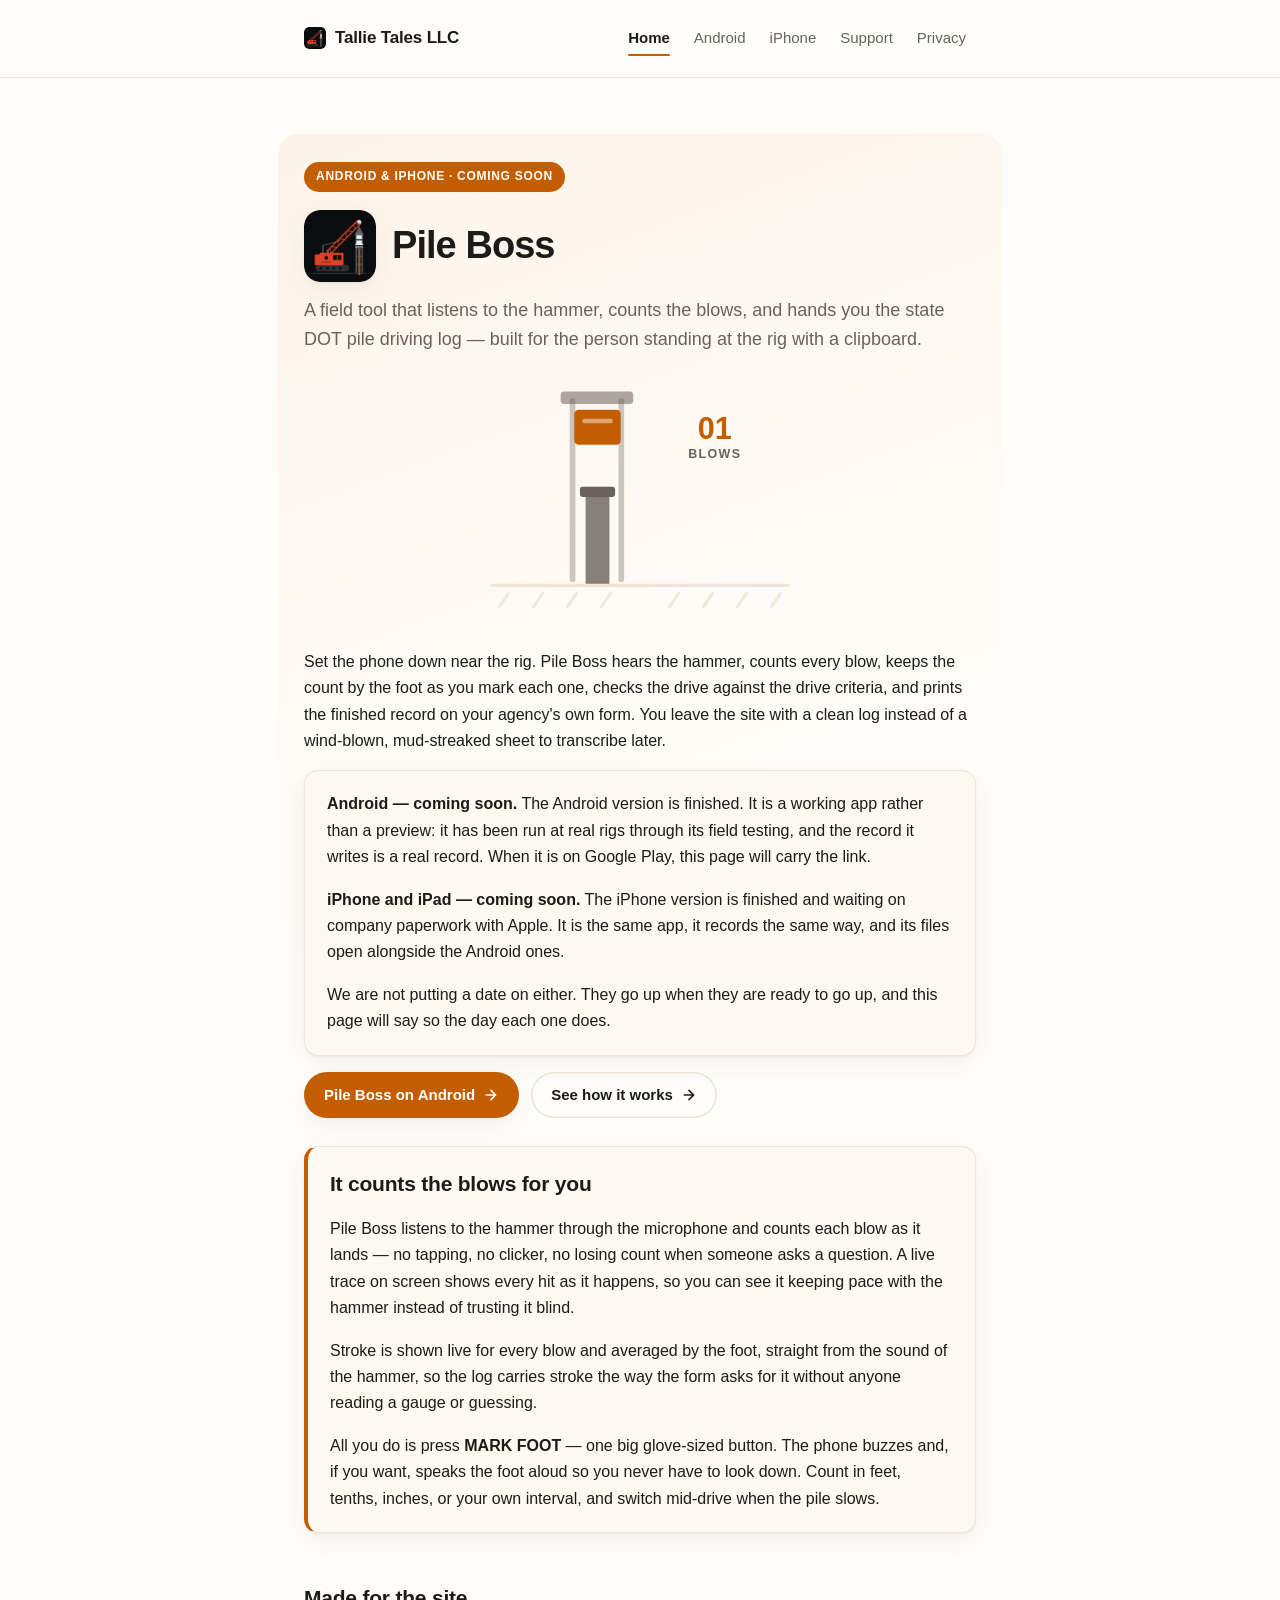
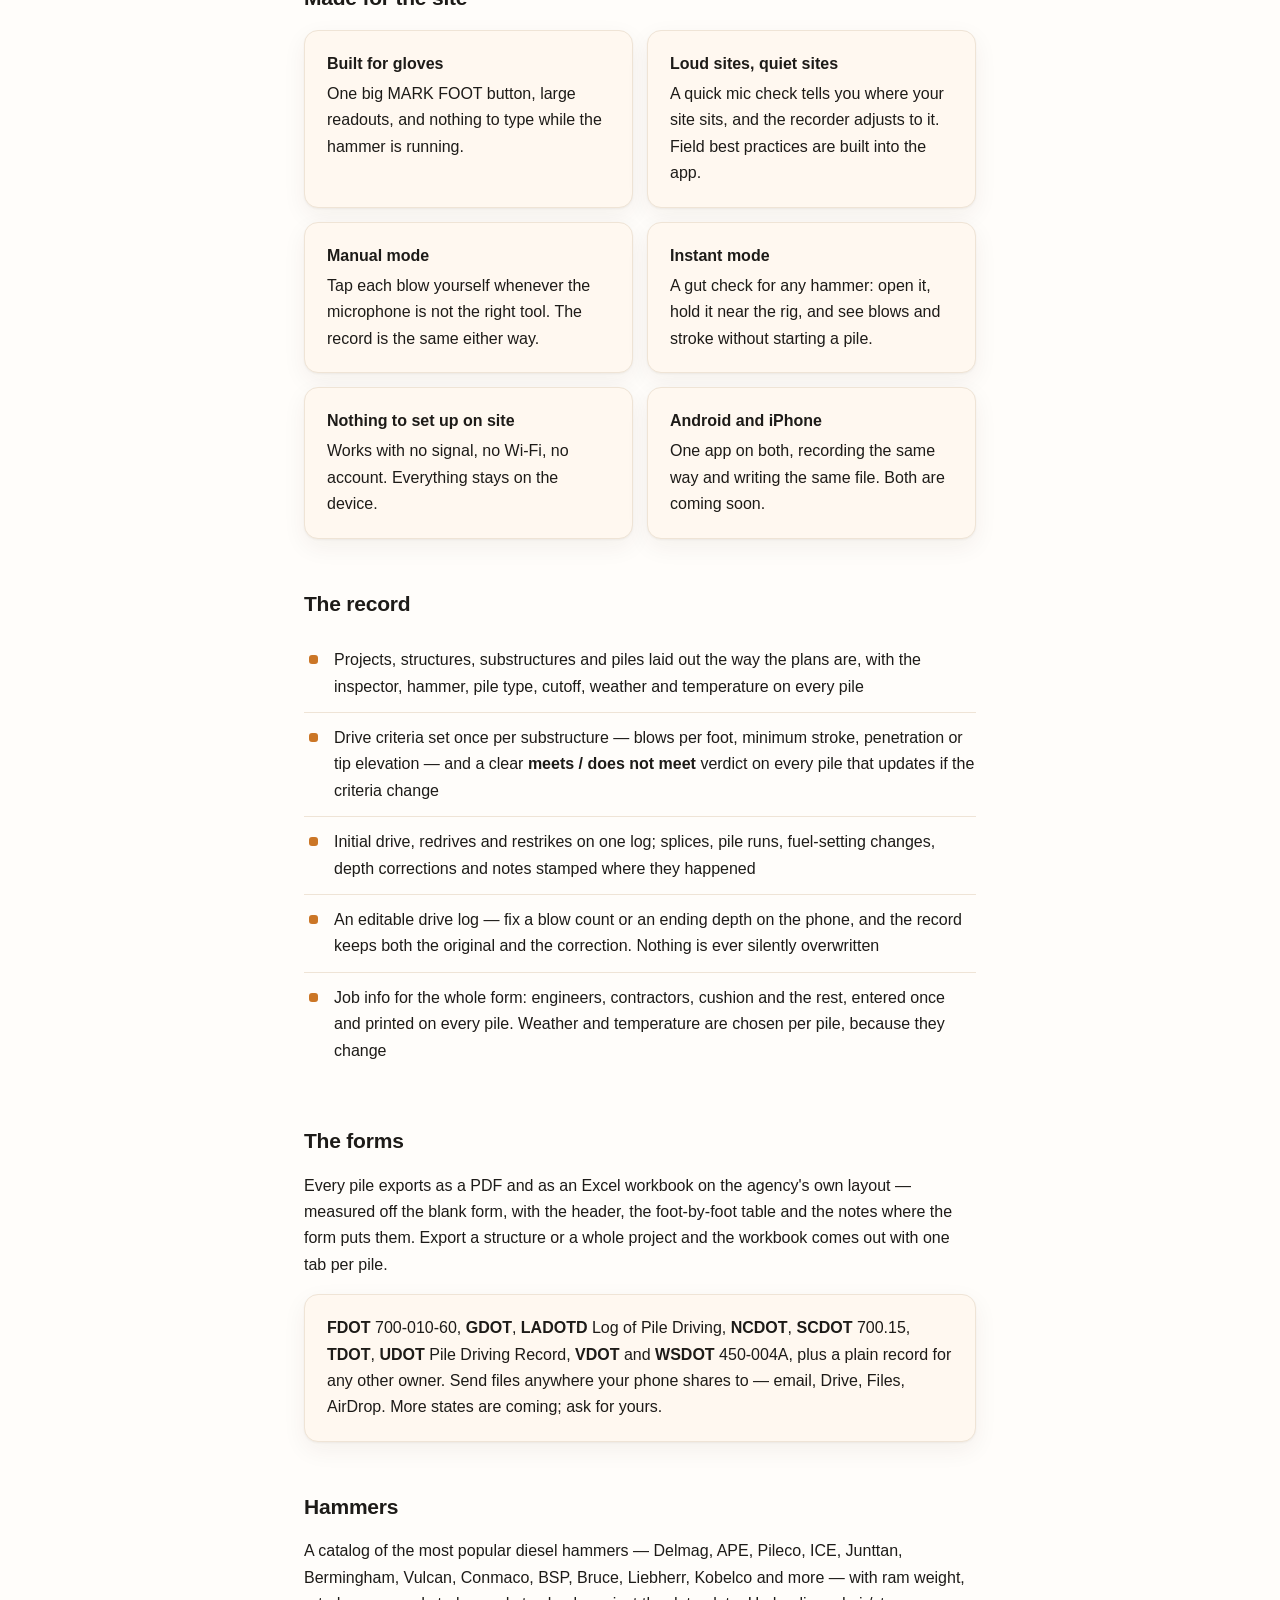
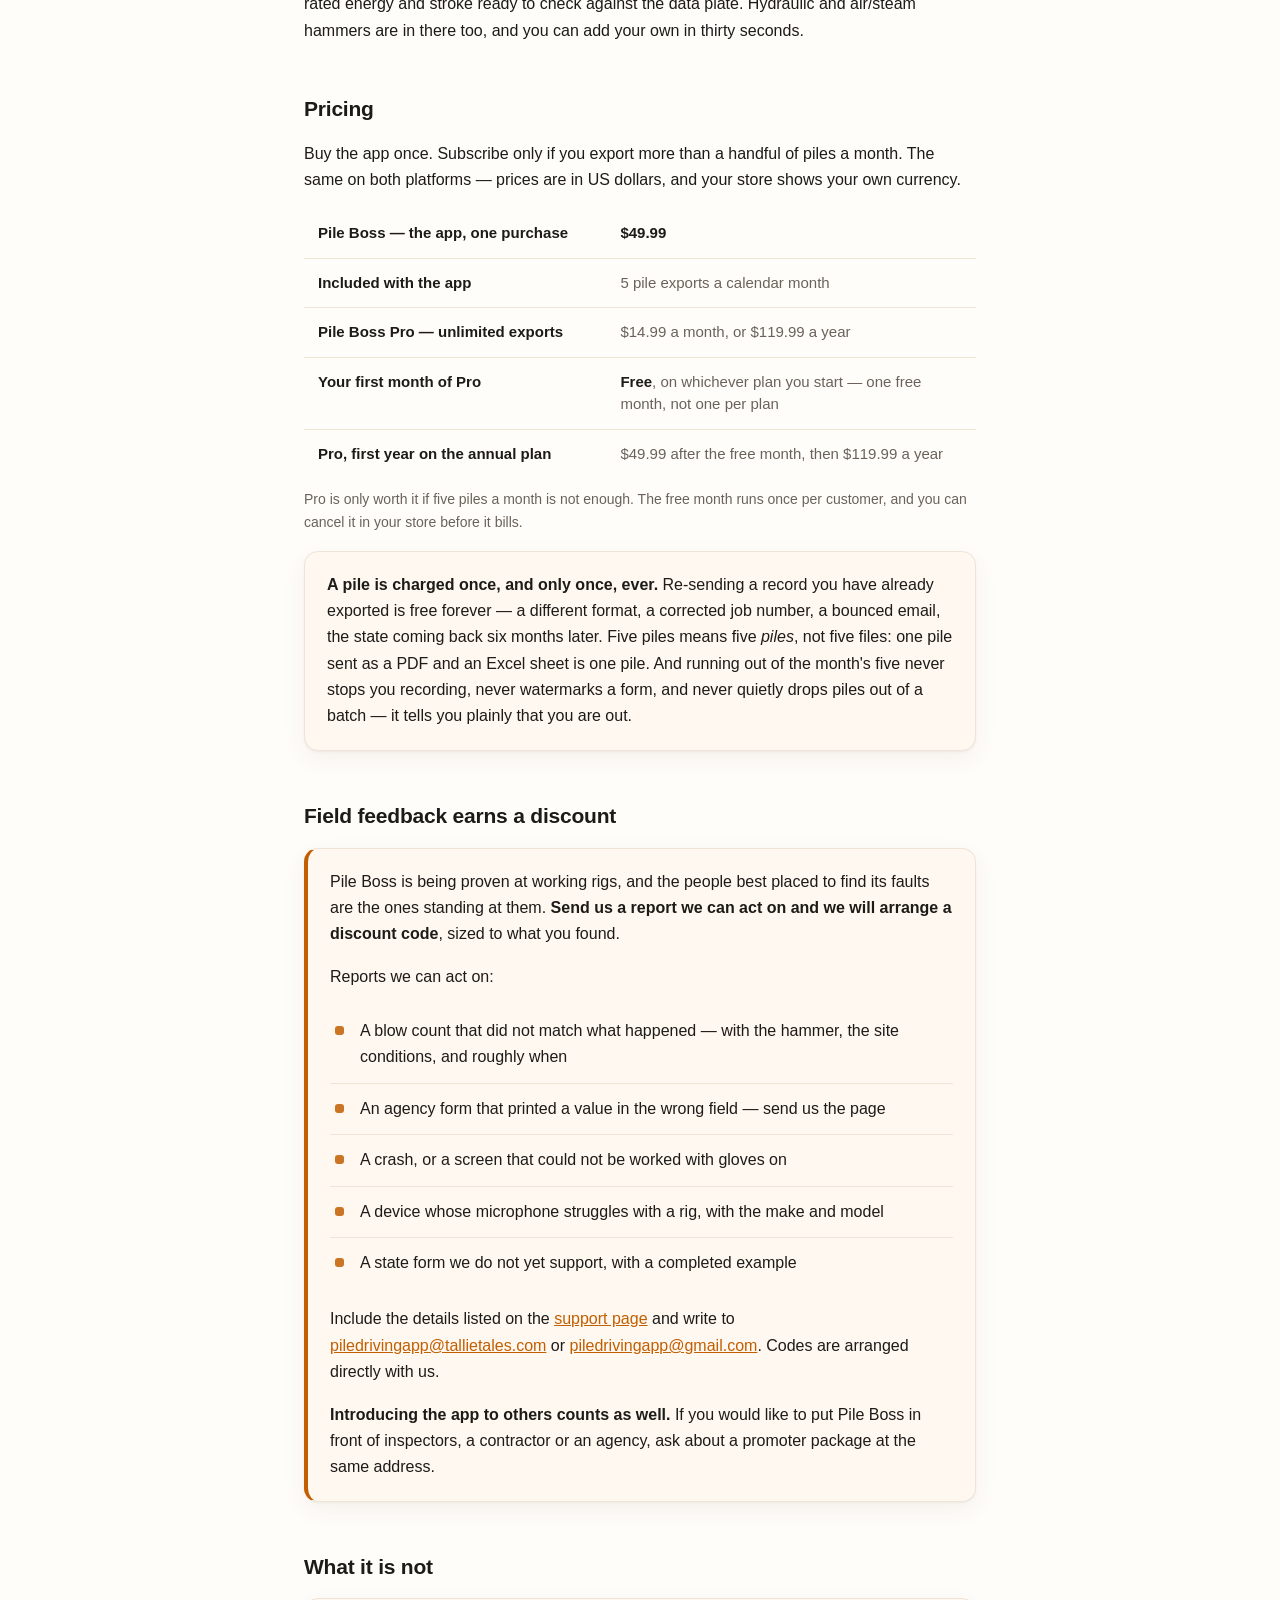
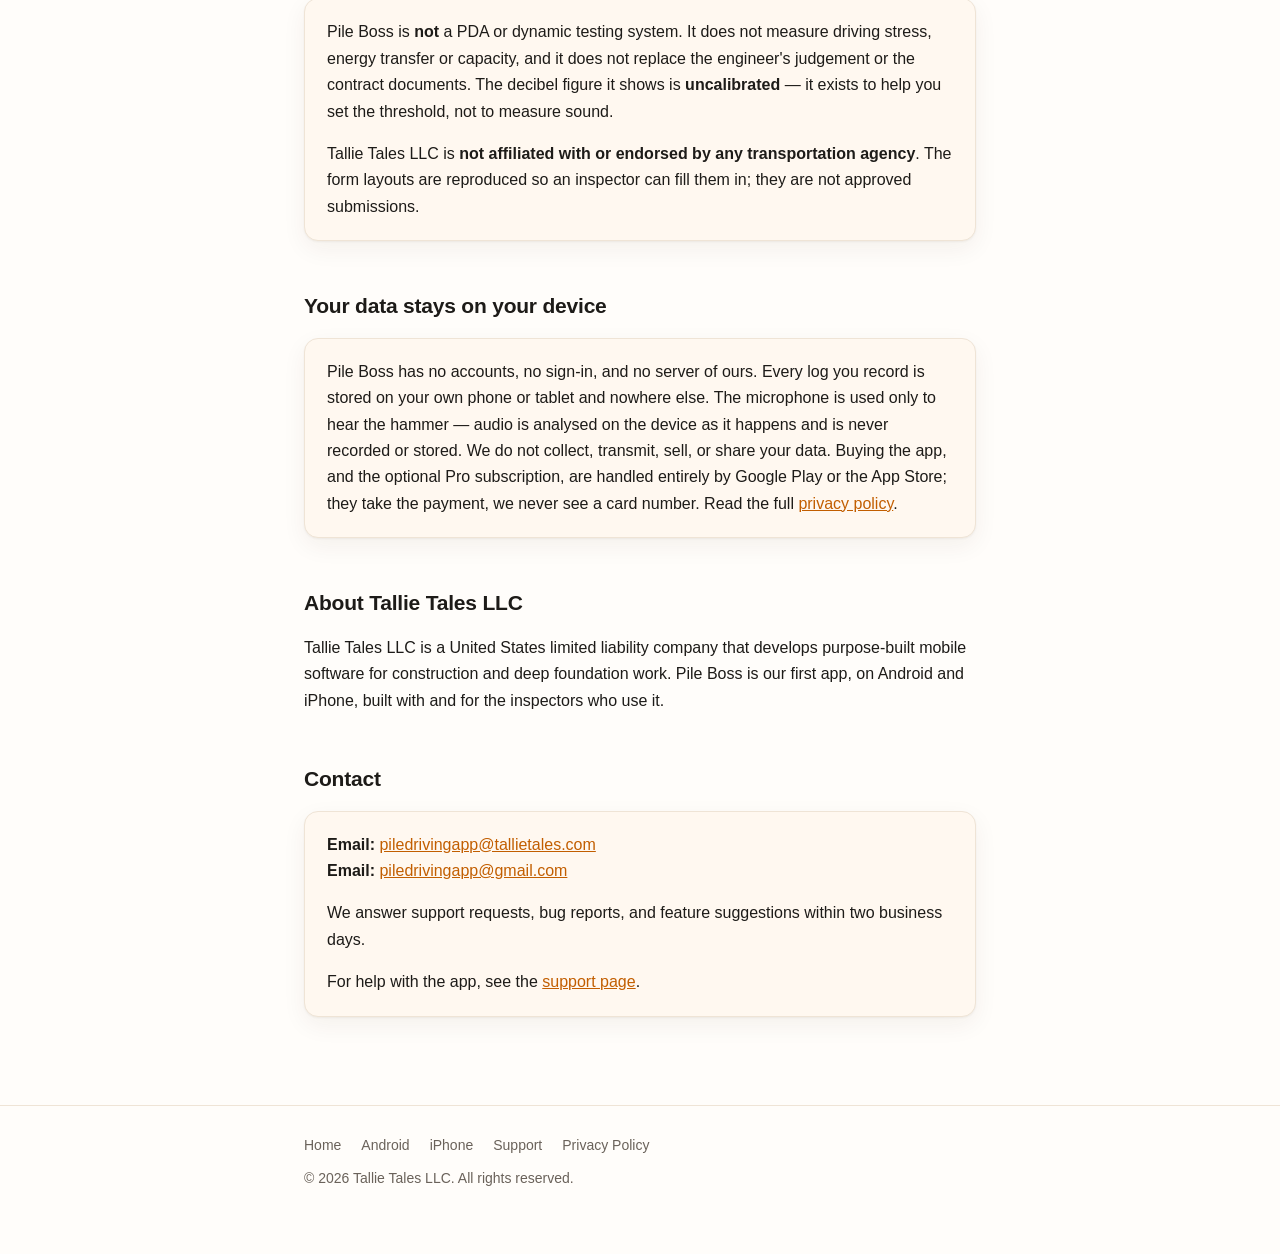
==== commit 8a5f2a86: "Coming soon on both, and the term is drive criteria Two corrections from the owner, 2026-09-24.  **A" ====
--- a/index.html
+++ b/index.html
@@ -4,7 +4,7 @@
 <meta charset="utf-8">
 <meta name="viewport" content="width=device-width, initial-scale=1">
 <title>Tallie Tales LLC — Pile Boss, the pile driving blow count app</title>
-<meta name="description" content="Pile Boss listens to the pile hammer, counts every blow automatically, shows stroke live, checks driving criteria, and prints the finished state DOT pile driving log. Coming to Google Play and the App Store.">
+<meta name="description" content="Pile Boss listens to the pile hammer, counts every blow automatically, shows stroke live, checks the drive criteria, and prints the finished state DOT pile driving log. Coming to Google Play and the App Store.">
 <link rel="icon" type="image/png" sizes="32x32" href="img/app-icon-32.png">
 <link rel="icon" type="image/png" sizes="64x64" href="img/app-icon-64.png">
 <link rel="apple-touch-icon" sizes="180x180" href="img/app-icon-180.png">
@@ -69,10 +69,10 @@
       </svg>
 
 
-    <p>Set the phone down near the rig. Pile Boss hears the hammer, counts every blow, keeps the count by the foot as you mark each one, checks the drive against the bearing criteria, and prints the finished record on your agency's own form. You leave the site with a clean log instead of a wind-blown, mud-streaked sheet to transcribe later.</p>
+    <p>Set the phone down near the rig. Pile Boss hears the hammer, counts every blow, keeps the count by the foot as you mark each one, checks the drive against the drive criteria, and prints the finished record on your agency's own form. You leave the site with a clean log instead of a wind-blown, mud-streaked sheet to transcribe later.</p>
 
       <div class="card">
-        <p><strong>Android — with Google for review.</strong> The Android version is finished and is being reviewed by Google before it goes on sale. It is a working app rather than a preview: it has been run at real rigs through its field testing, and the record it writes is a real record. When the listing is live, this page will carry the link.</p>
+        <p><strong>Android — coming soon.</strong> The Android version is finished. It is a working app rather than a preview: it has been run at real rigs through its field testing, and the record it writes is a real record. When it is on Google Play, this page will carry the link.</p>
         <p><strong>iPhone and iPad — coming soon.</strong> The iPhone version is finished and waiting on company paperwork with Apple. It is the same app, it records the same way, and its files open alongside the Android ones.</p>
         <p>We are not putting a date on either. They go up when they are ready to go up, and this page will say so the day each one does.</p>
       </div>
@@ -104,7 +104,7 @@
       <div class="card"><strong>Manual mode</strong>Tap each blow yourself whenever the microphone is not the right tool. The record is the same either way.</div>
       <div class="card"><strong>Instant mode</strong>A gut check for any hammer: open it, hold it near the rig, and see blows and stroke without starting a pile.</div>
       <div class="card"><strong>Nothing to set up on site</strong>Works with no signal, no Wi-Fi, no account. Everything stays on the device.</div>
-      <div class="card"><strong>Android and iPhone</strong>One app on both, recording the same way and writing the same file. The Android version is with Google for review; the iPhone and iPad version follows.</div>
+      <div class="card"><strong>Android and iPhone</strong>One app on both, recording the same way and writing the same file. Both are coming soon.</div>
     </div>
     </section>
 
@@ -112,7 +112,7 @@
     <h2>The record</h2>
     <ul>
       <li>Projects, structures, substructures and piles laid out the way the plans are, with the inspector, hammer, pile type, cutoff, weather and temperature on every pile</li>
-      <li>Driving criteria set once per substructure — blows per foot, minimum stroke, penetration or tip elevation — and a clear <strong>meets / does not meet</strong> verdict on every pile that updates if the criteria change</li>
+      <li>Drive criteria set once per substructure — blows per foot, minimum stroke, penetration or tip elevation — and a clear <strong>meets / does not meet</strong> verdict on every pile that updates if the criteria change</li>
       <li>Initial drive, redrives and restrikes on one log; splices, pile runs, fuel-setting changes, depth corrections and notes stamped where they happened</li>
       <li>An editable drive log — fix a blow count or an ending depth on the phone, and the record keeps both the original and the correction. Nothing is ever silently overwritten</li>
       <li>Job info for the whole form: engineers, contractors, cushion and the rest, entered once and printed on every pile. Weather and temperature are chosen per pile, because they change</li>
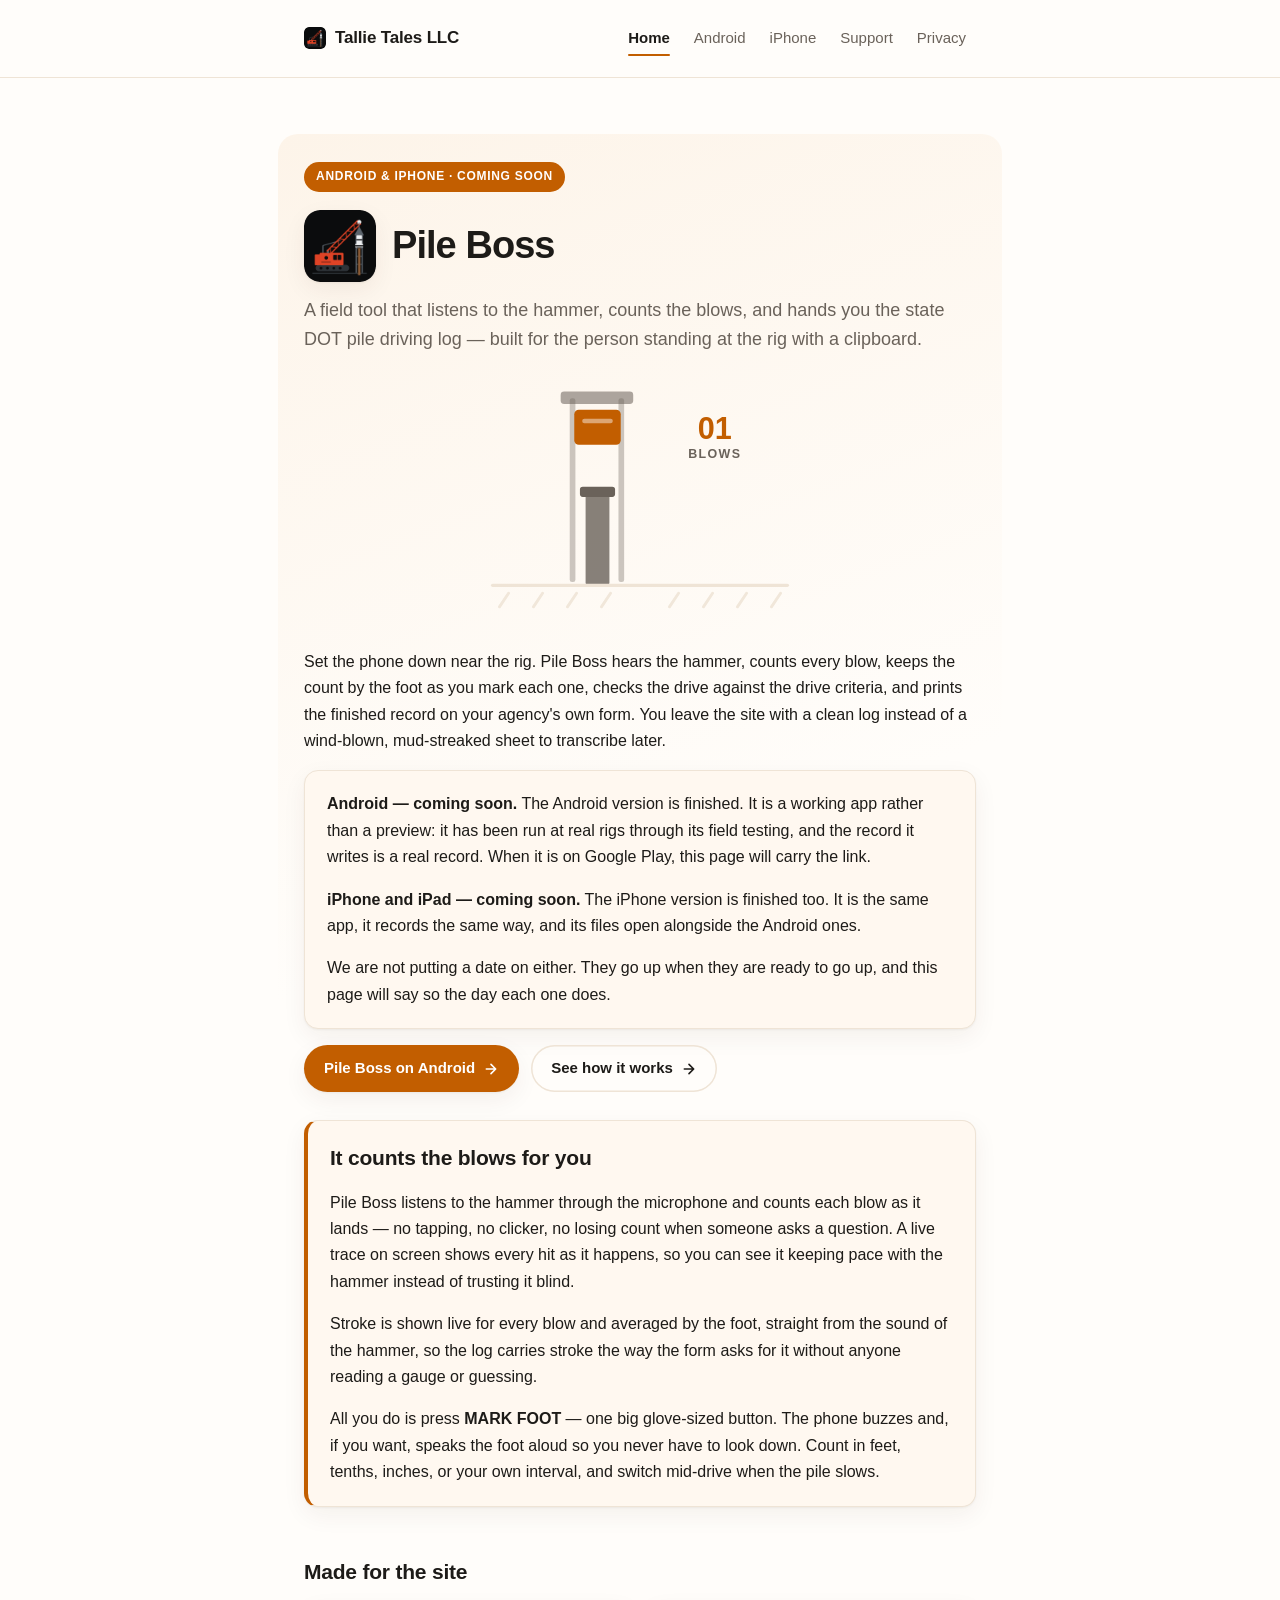
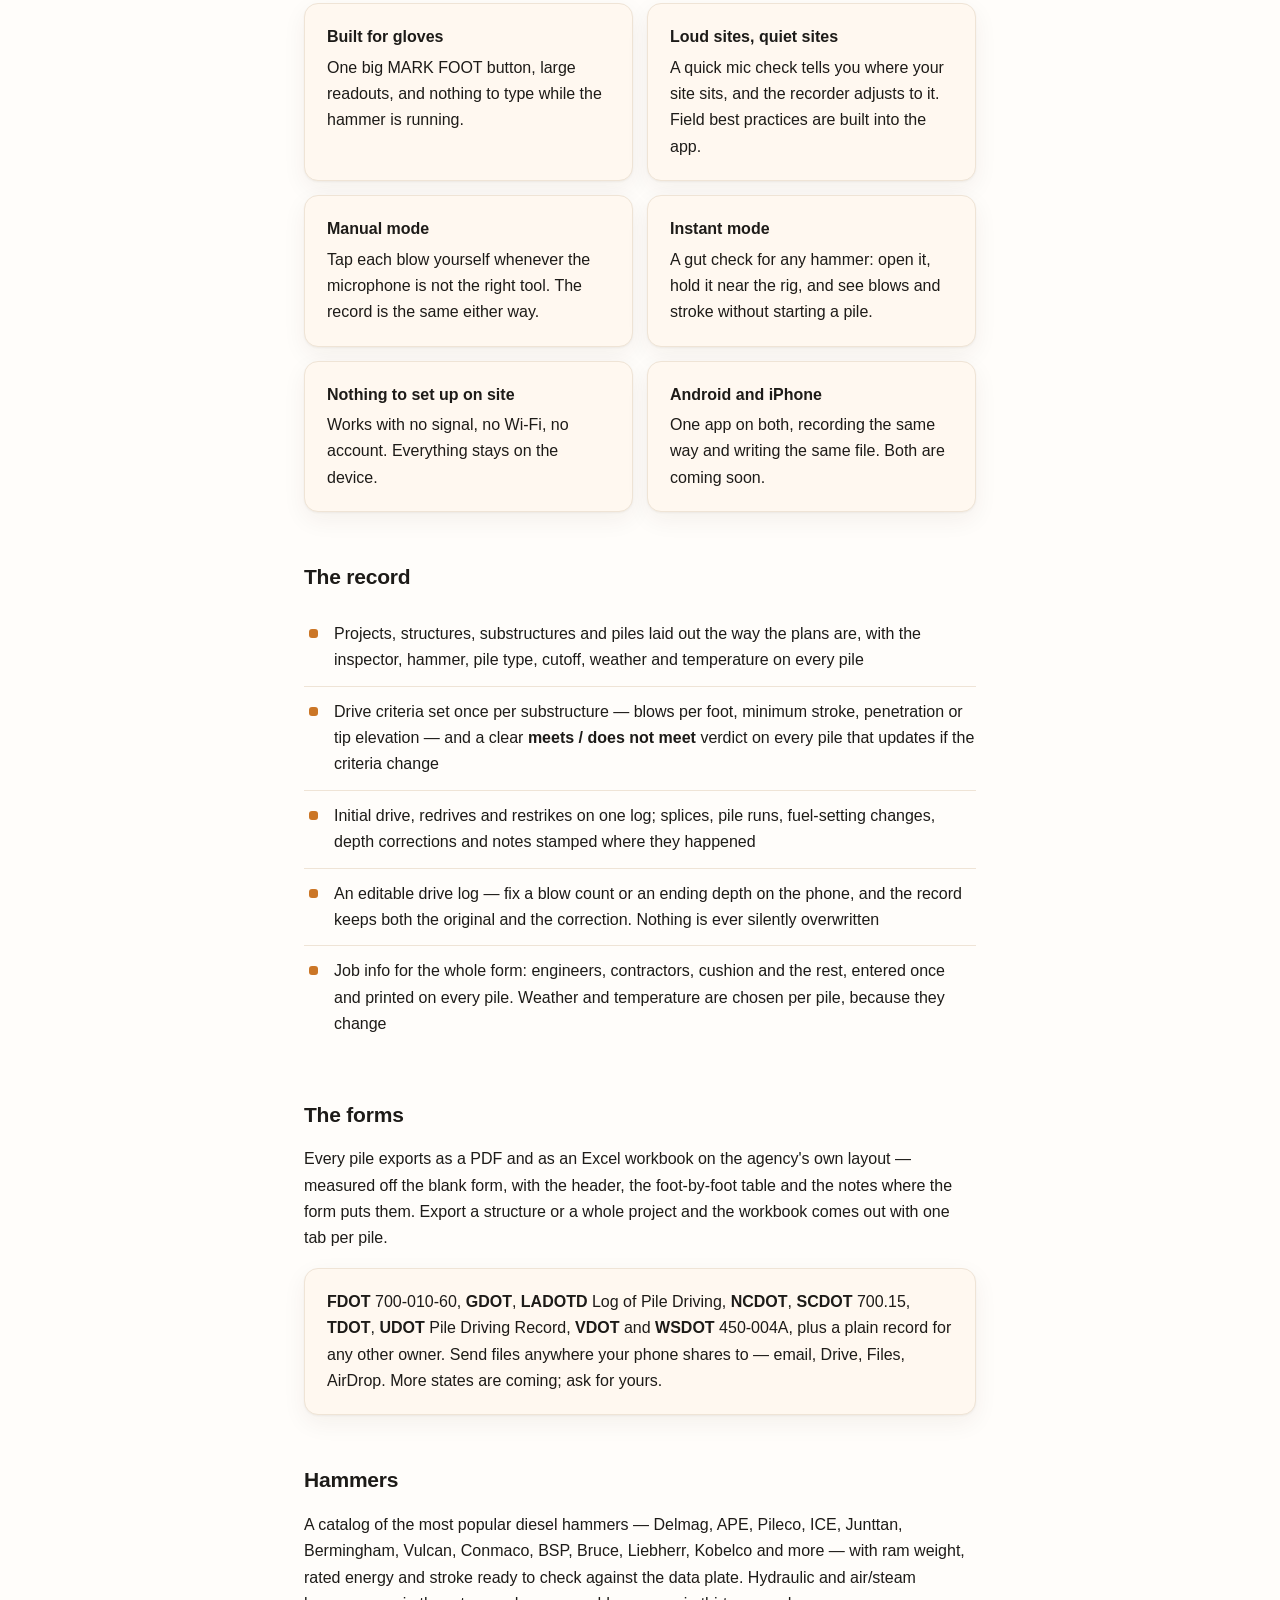
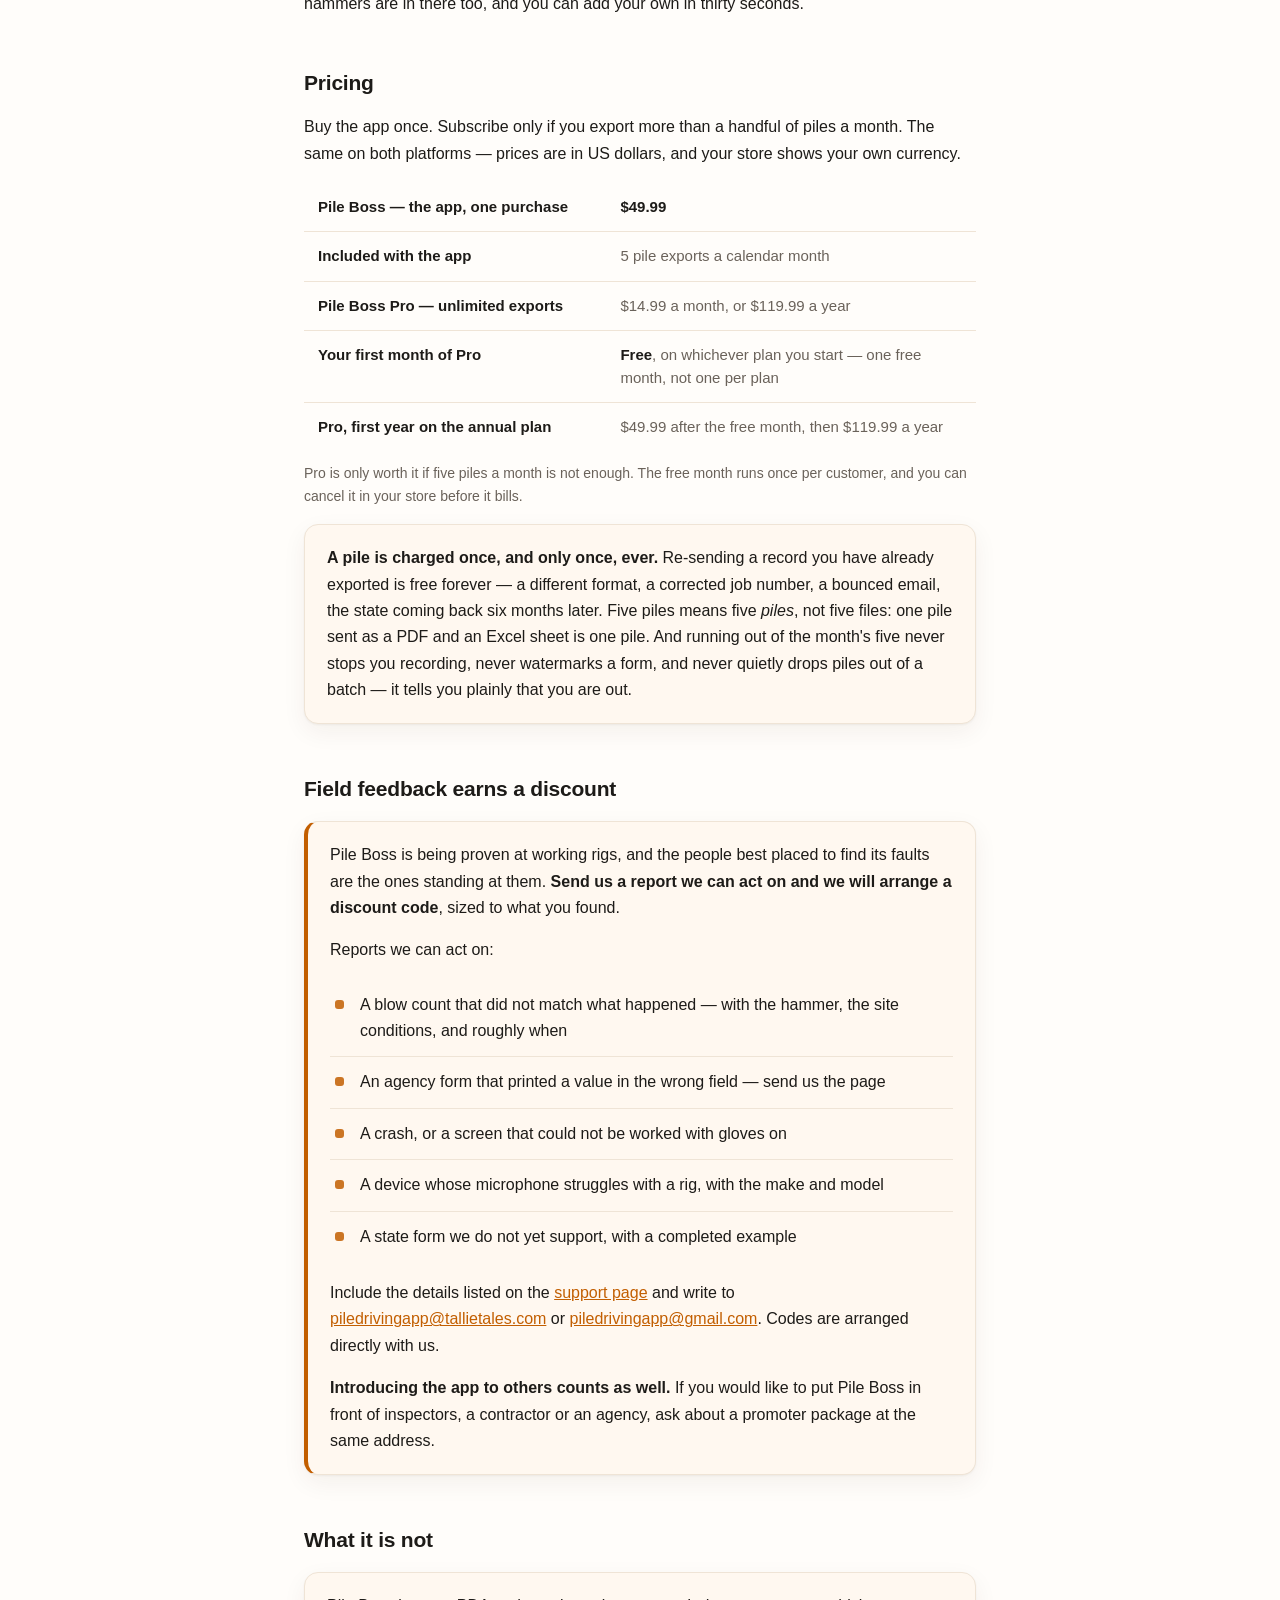
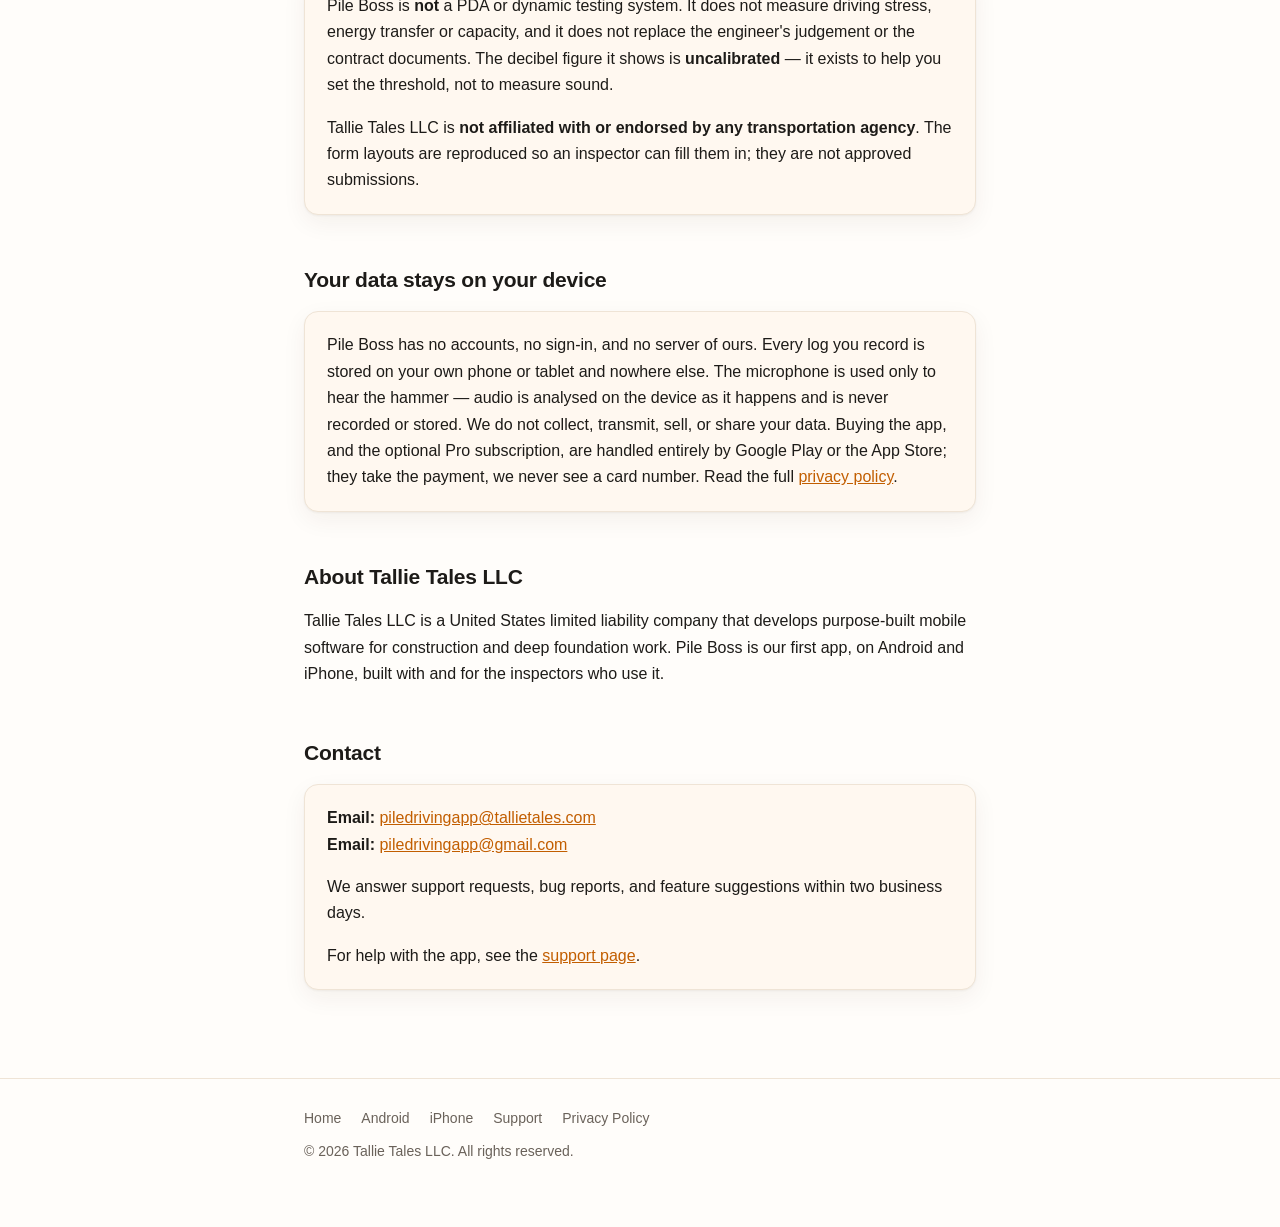
==== commit 7d3853aa: "Say nothing about what is holding the iPhone release Owner, 2026-09-24, matching the same call on An" ====
--- a/index.html
+++ b/index.html
@@ -73,7 +73,7 @@
 
       <div class="card">
         <p><strong>Android — coming soon.</strong> The Android version is finished. It is a working app rather than a preview: it has been run at real rigs through its field testing, and the record it writes is a real record. When it is on Google Play, this page will carry the link.</p>
-        <p><strong>iPhone and iPad — coming soon.</strong> The iPhone version is finished and waiting on company paperwork with Apple. It is the same app, it records the same way, and its files open alongside the Android ones.</p>
+        <p><strong>iPhone and iPad — coming soon.</strong> The iPhone version is finished too. It is the same app, it records the same way, and its files open alongside the Android ones.</p>
         <p>We are not putting a date on either. They go up when they are ready to go up, and this page will say so the day each one does.</p>
       </div>
 
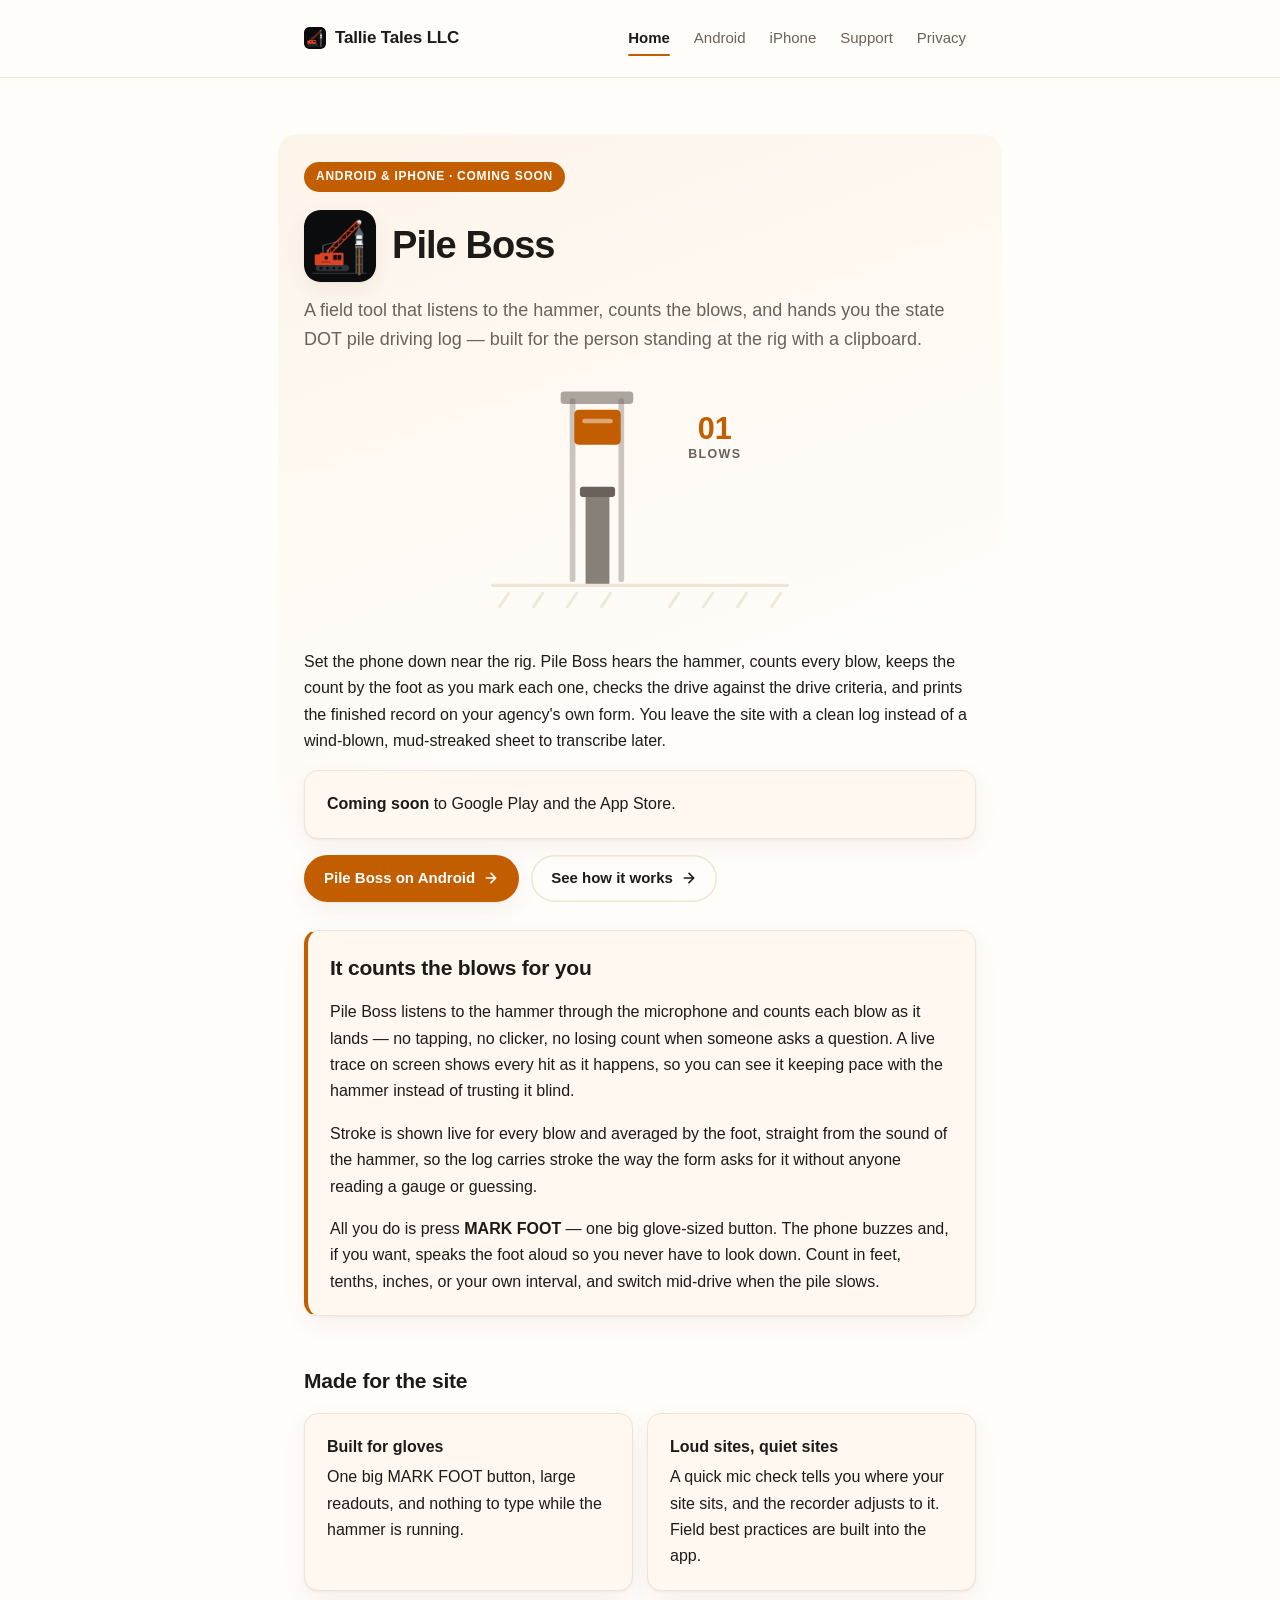
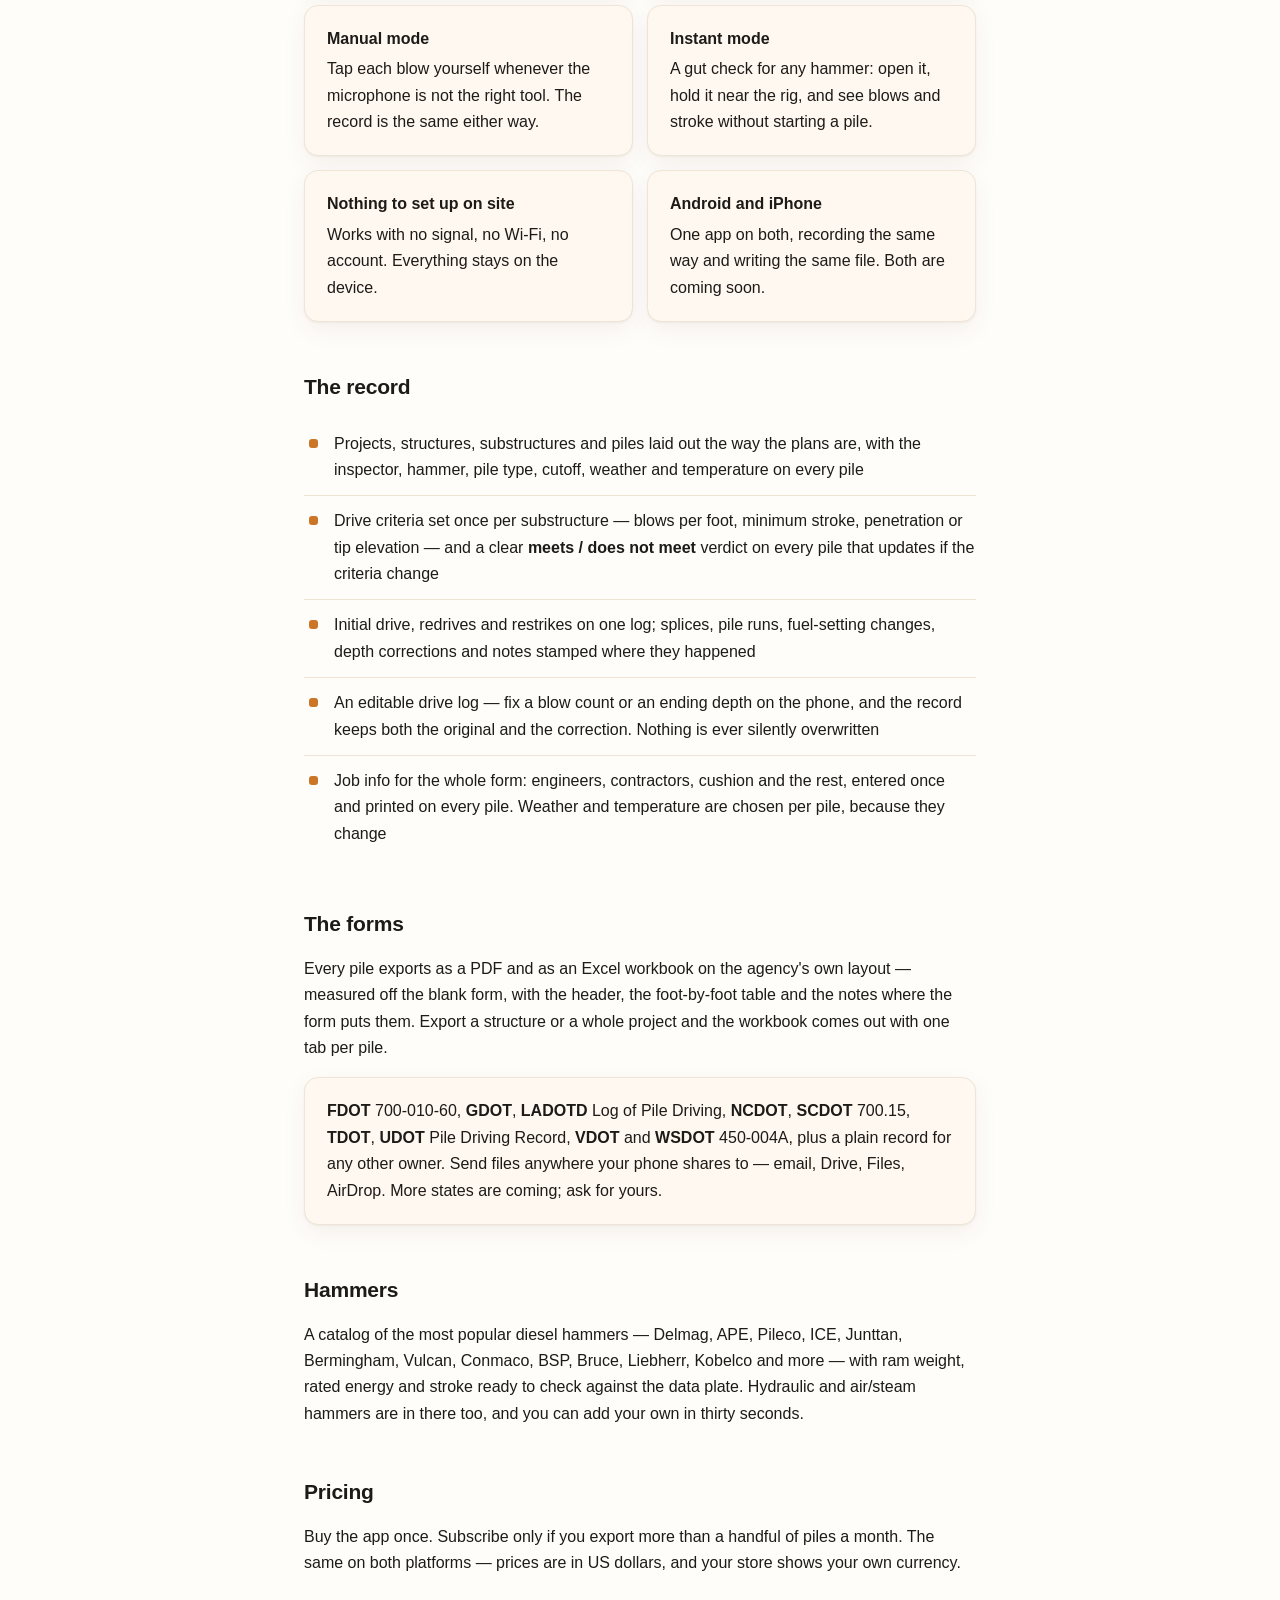
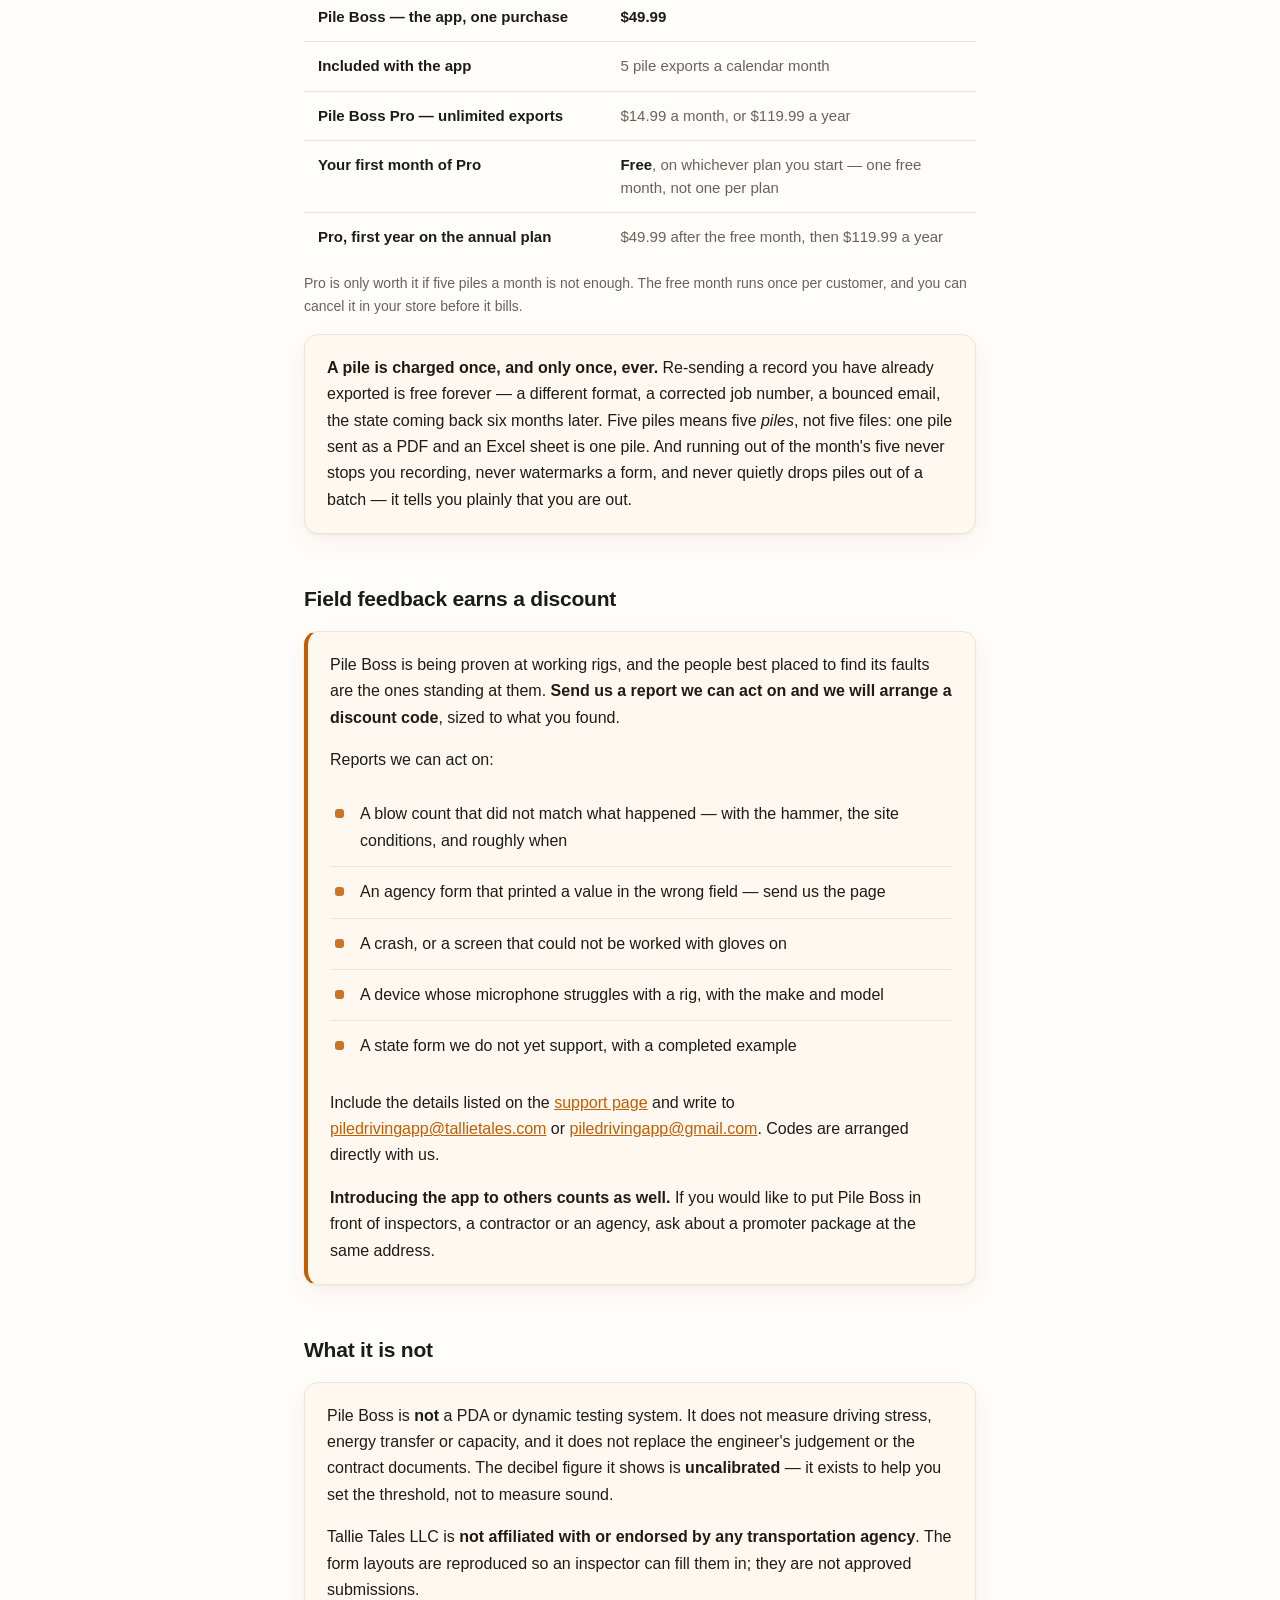
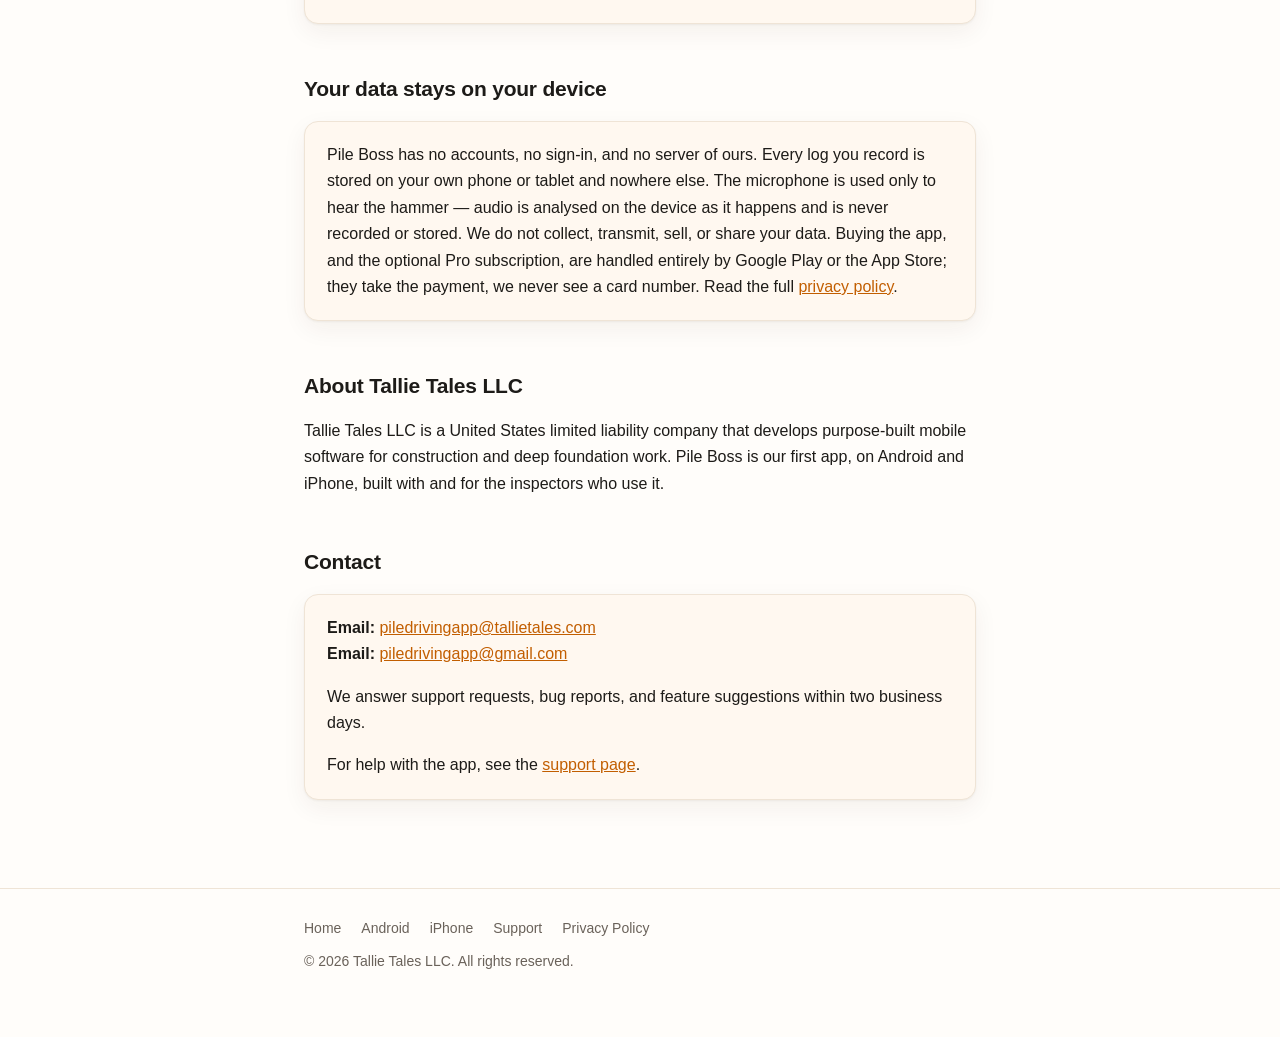
==== commit db1619cb: "Cut the release copy down to Coming soon Owner, 2026-09-24: vaguer, shorter, no logistics. Four para" ====
--- a/index.html
+++ b/index.html
@@ -72,9 +72,7 @@
     <p>Set the phone down near the rig. Pile Boss hears the hammer, counts every blow, keeps the count by the foot as you mark each one, checks the drive against the drive criteria, and prints the finished record on your agency's own form. You leave the site with a clean log instead of a wind-blown, mud-streaked sheet to transcribe later.</p>
 
       <div class="card">
-        <p><strong>Android — coming soon.</strong> The Android version is finished. It is a working app rather than a preview: it has been run at real rigs through its field testing, and the record it writes is a real record. When it is on Google Play, this page will carry the link.</p>
-        <p><strong>iPhone and iPad — coming soon.</strong> The iPhone version is finished too. It is the same app, it records the same way, and its files open alongside the Android ones.</p>
-        <p>We are not putting a date on either. They go up when they are ready to go up, and this page will say so the day each one does.</p>
+        <p><strong>Coming soon</strong> to Google Play and the App Store.</p>
       </div>
 
       <div class="btn-row">
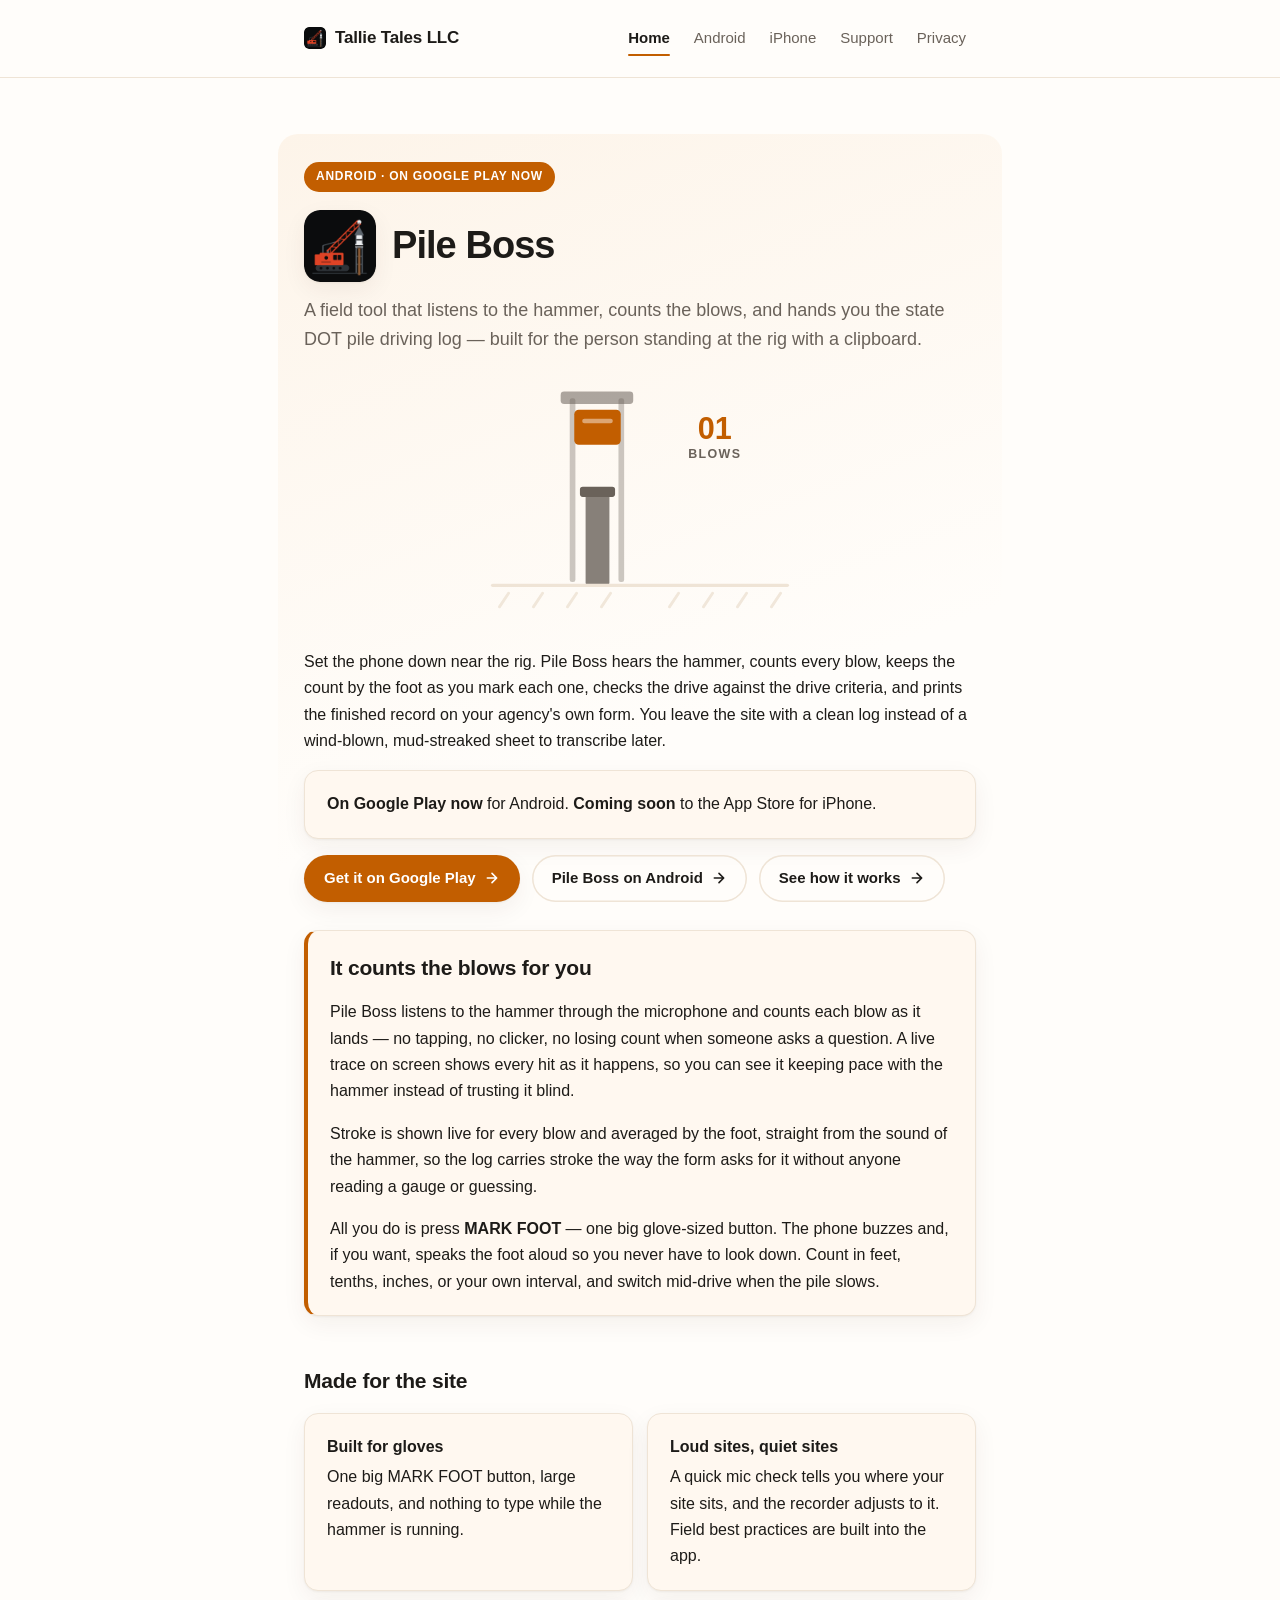
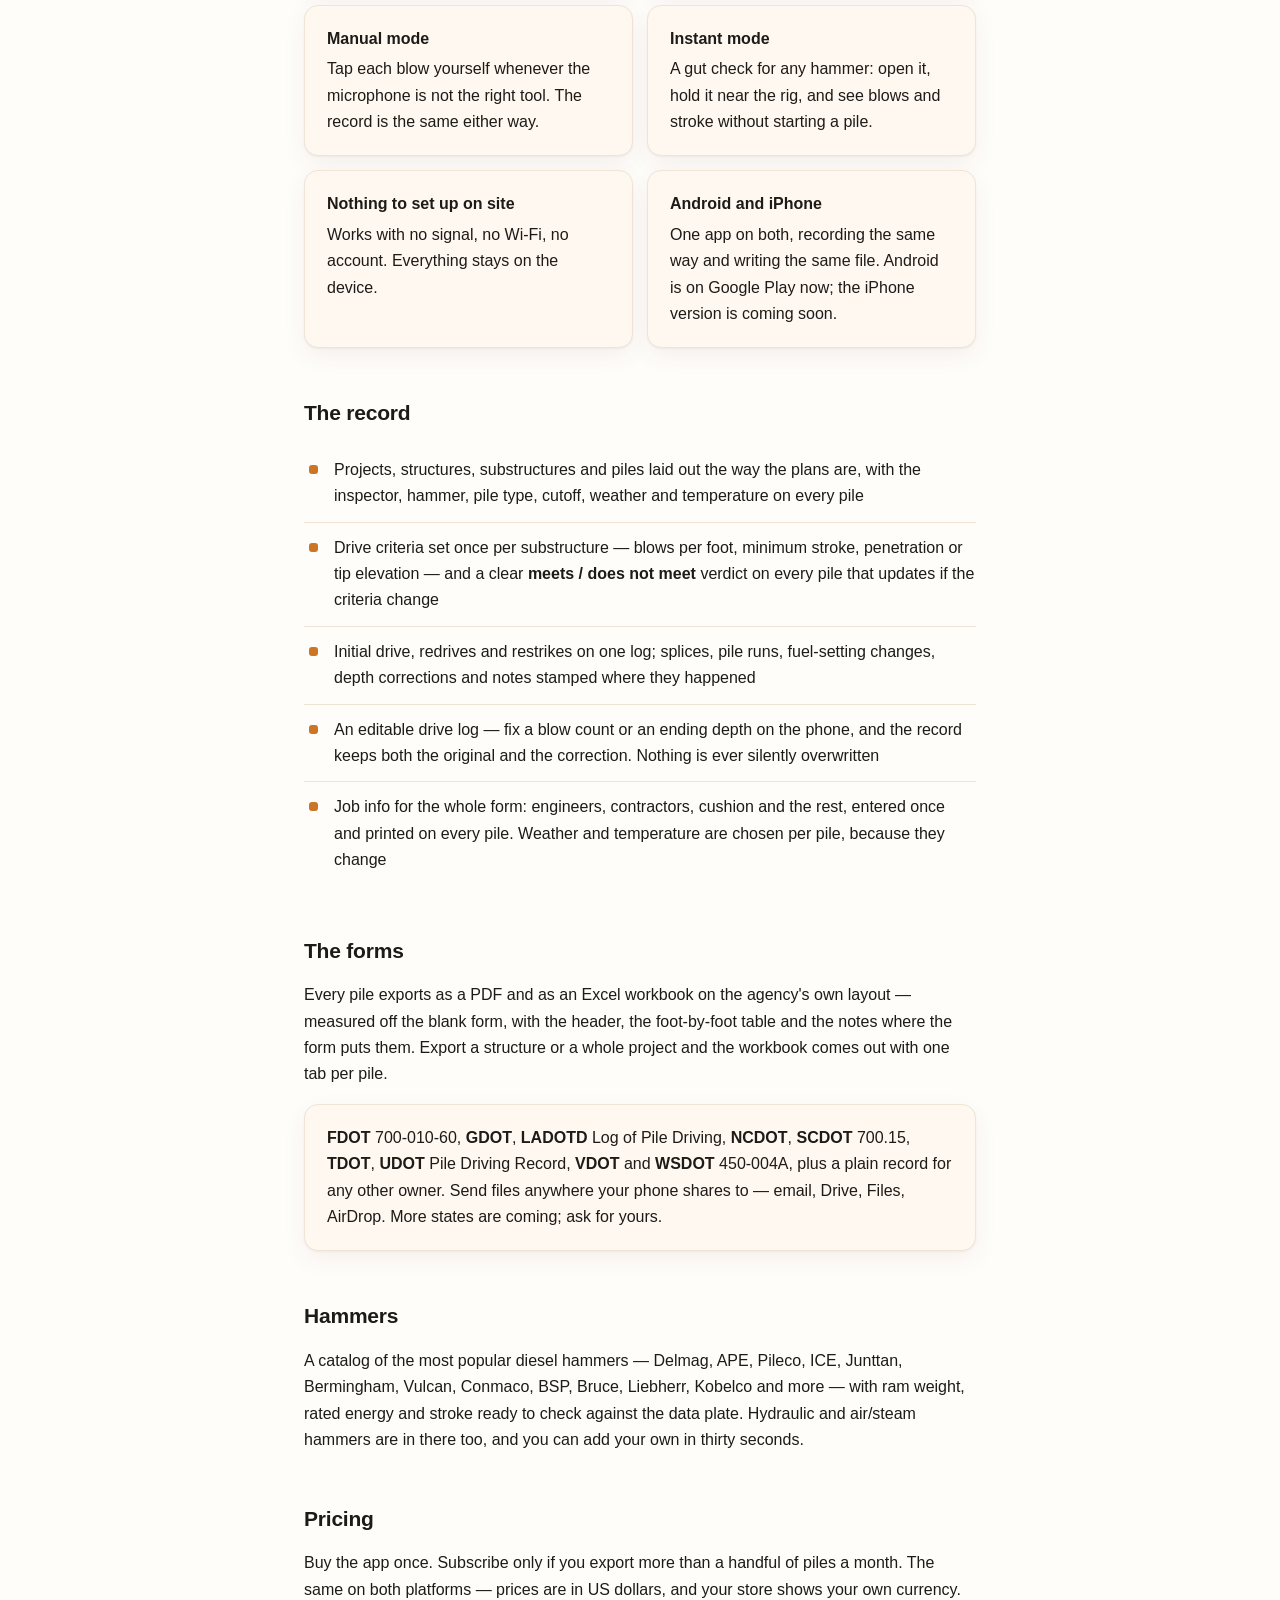
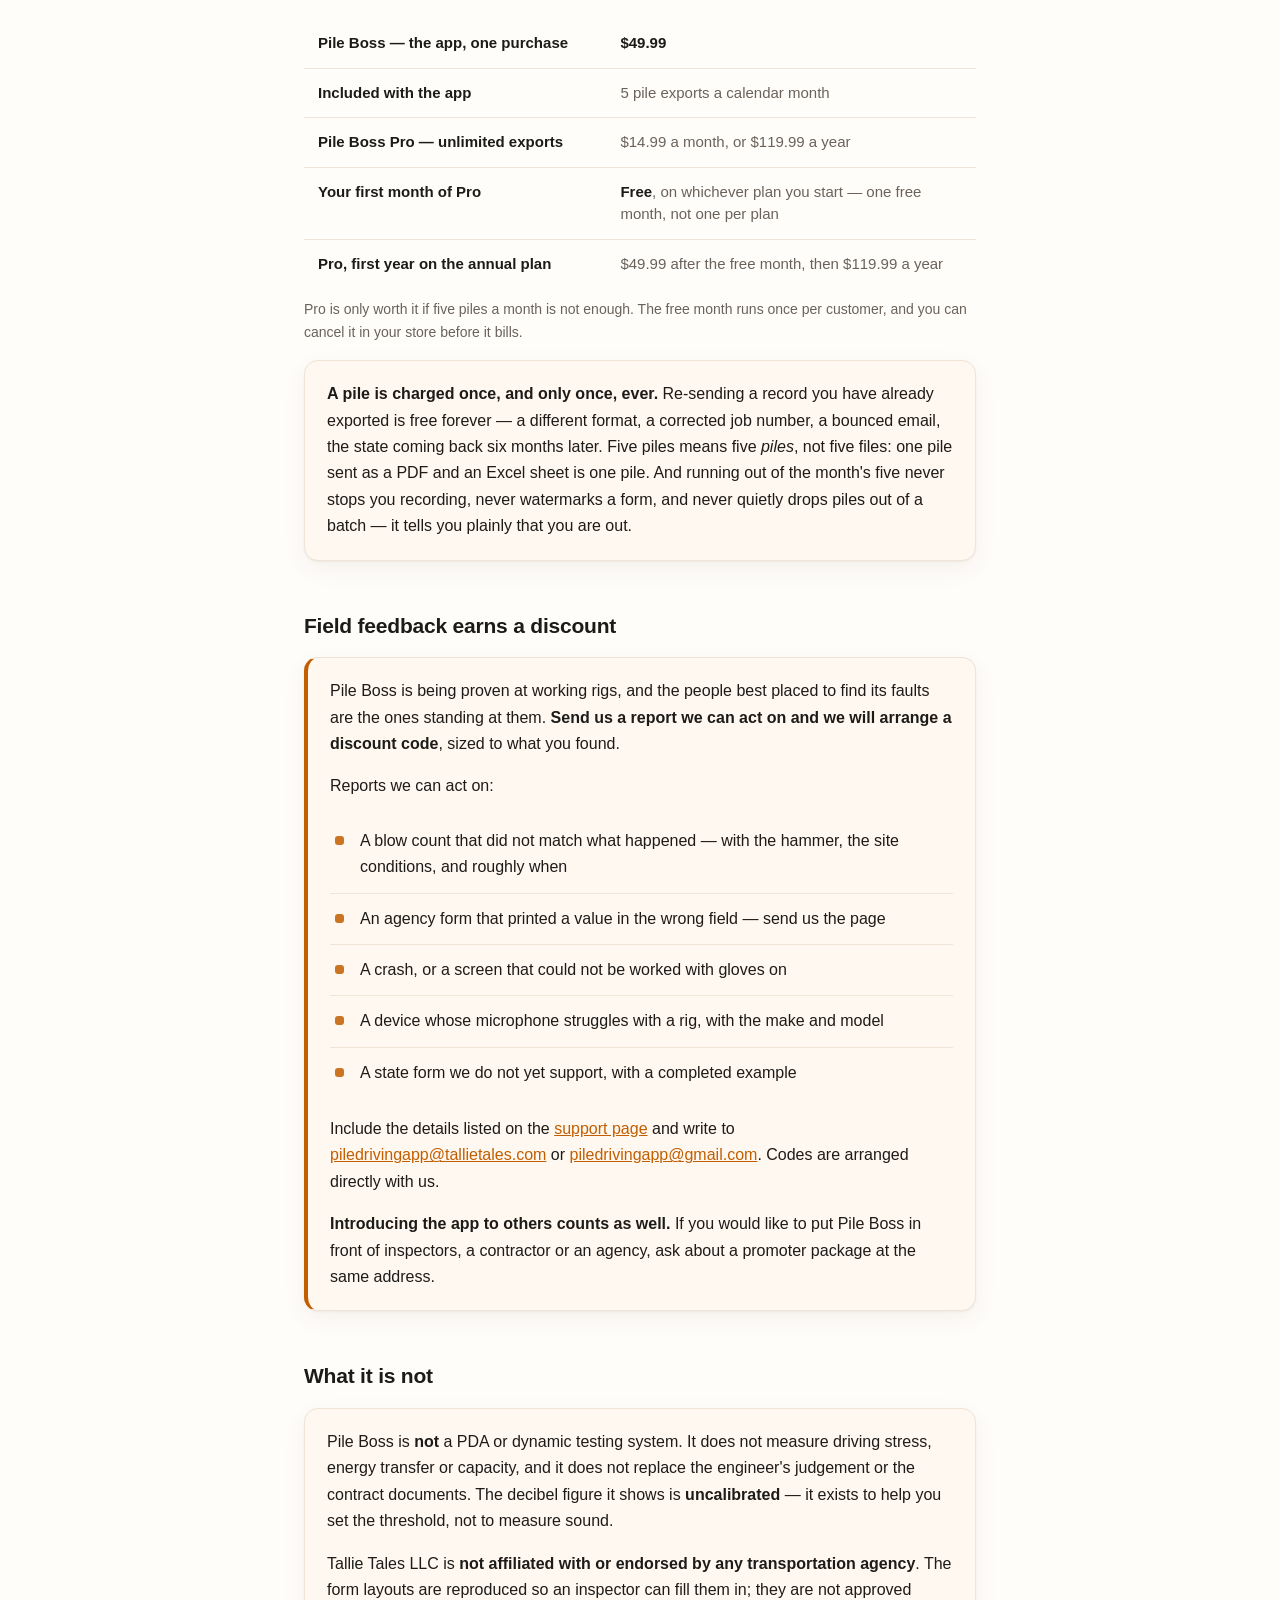
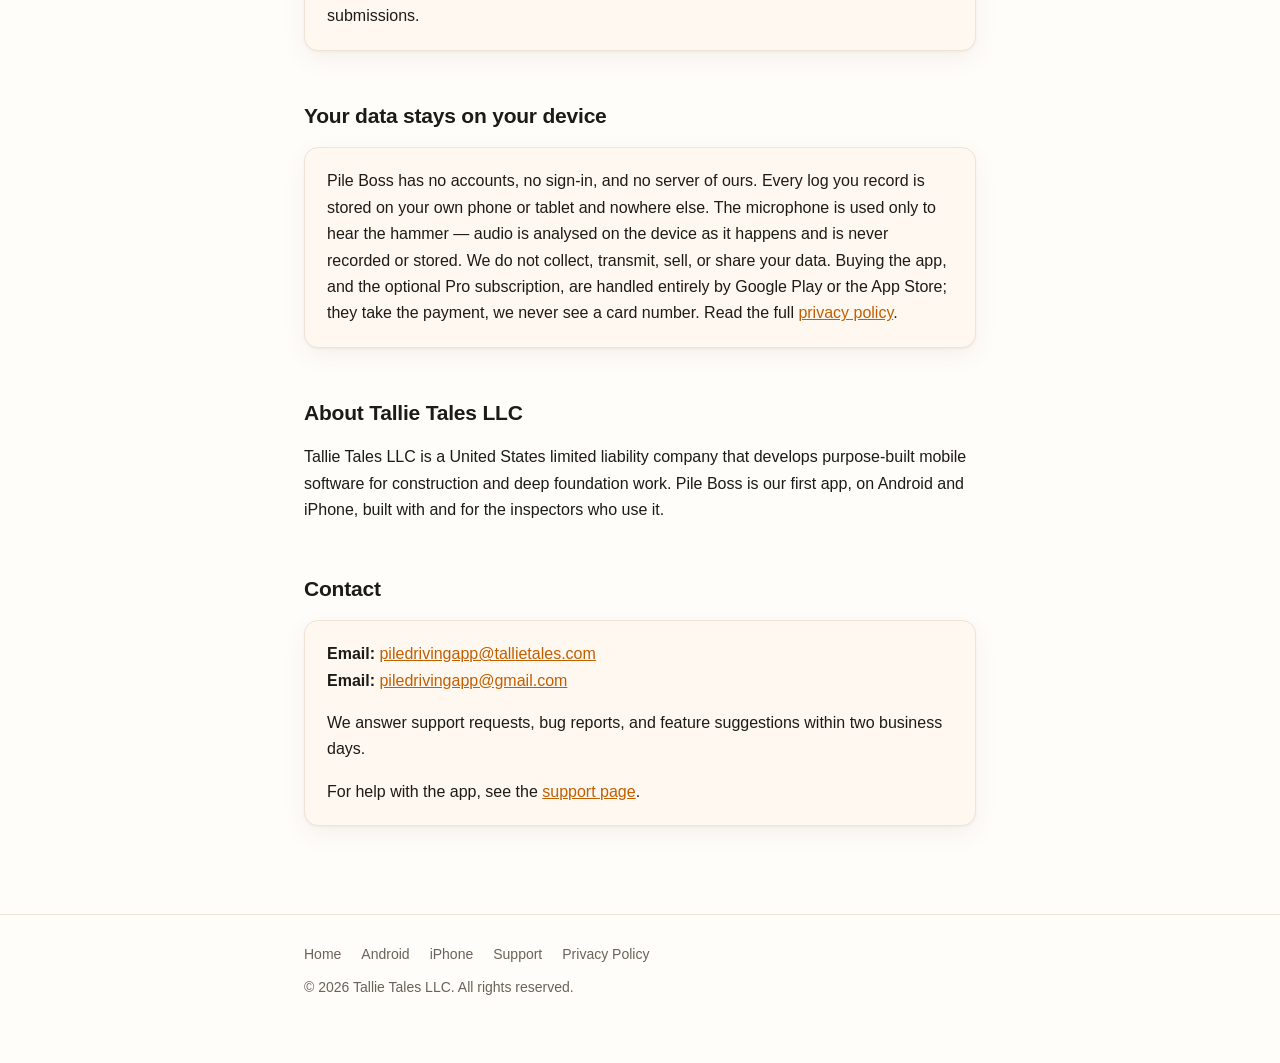
==== commit 3f6b18a5: "Say the Android app is out and link Google Play Pile Boss is live on Google Play, so the site no lon" ====
--- a/index.html
+++ b/index.html
@@ -4,7 +4,7 @@
 <meta charset="utf-8">
 <meta name="viewport" content="width=device-width, initial-scale=1">
 <title>Tallie Tales LLC — Pile Boss, the pile driving blow count app</title>
-<meta name="description" content="Pile Boss listens to the pile hammer, counts every blow automatically, shows stroke live, checks the drive criteria, and prints the finished state DOT pile driving log. Coming to Google Play and the App Store.">
+<meta name="description" content="Pile Boss listens to the pile hammer, counts every blow automatically, shows stroke live, checks the drive criteria, and prints the finished state DOT pile driving log. On Google Play now; coming soon to the App Store.">
 <link rel="icon" type="image/png" sizes="32x32" href="img/app-icon-32.png">
 <link rel="icon" type="image/png" sizes="64x64" href="img/app-icon-64.png">
 <link rel="apple-touch-icon" sizes="180x180" href="img/app-icon-180.png">
@@ -32,7 +32,7 @@
 <main>
   <div class="wrap">
     <section class="hero reveal">
-    <span class="tag">Android &amp; iPhone · coming soon</span>
+    <span class="tag">Android &middot; on Google Play now</span>
     <div class="title-row">
       <img class="app-icon" src="img/app-icon-180.png" width="72" height="72" alt="Pile Boss app icon">
       <h1>Pile Boss</h1>
@@ -72,11 +72,14 @@
     <p>Set the phone down near the rig. Pile Boss hears the hammer, counts every blow, keeps the count by the foot as you mark each one, checks the drive against the drive criteria, and prints the finished record on your agency's own form. You leave the site with a clean log instead of a wind-blown, mud-streaked sheet to transcribe later.</p>
 
       <div class="card">
-        <p><strong>Coming soon</strong> to Google Play and the App Store.</p>
+        <p><strong>On Google Play now</strong> for Android. <strong>Coming soon</strong> to the App Store for iPhone.</p>
       </div>
 
       <div class="btn-row">
-        <a class="btn" href="android.html">Pile Boss on Android
+        <a class="btn" href="https://play.google.com/store/apps/details?id=com.tallietales.drivelogforpiledriving">Get it on Google Play
+          <svg viewBox="0 0 24 24" width="16" height="16" fill="none" stroke="currentColor" stroke-width="2.4" stroke-linecap="round" stroke-linejoin="round" aria-hidden="true"><path d="M5 12h13M12 5l7 7-7 7"></path></svg>
+        </a>
+        <a class="btn btn-quiet" href="android.html">Pile Boss on Android
           <svg viewBox="0 0 24 24" width="16" height="16" fill="none" stroke="currentColor" stroke-width="2.4" stroke-linecap="round" stroke-linejoin="round" aria-hidden="true"><path d="M5 12h13M12 5l7 7-7 7"></path></svg>
         </a>
         <a class="btn btn-quiet" href="support.html">See how it works
@@ -102,7 +105,7 @@
       <div class="card"><strong>Manual mode</strong>Tap each blow yourself whenever the microphone is not the right tool. The record is the same either way.</div>
       <div class="card"><strong>Instant mode</strong>A gut check for any hammer: open it, hold it near the rig, and see blows and stroke without starting a pile.</div>
       <div class="card"><strong>Nothing to set up on site</strong>Works with no signal, no Wi-Fi, no account. Everything stays on the device.</div>
-      <div class="card"><strong>Android and iPhone</strong>One app on both, recording the same way and writing the same file. Both are coming soon.</div>
+      <div class="card"><strong>Android and iPhone</strong>One app on both, recording the same way and writing the same file. Android is on Google Play now; the iPhone version is coming soon.</div>
     </div>
     </section>
 
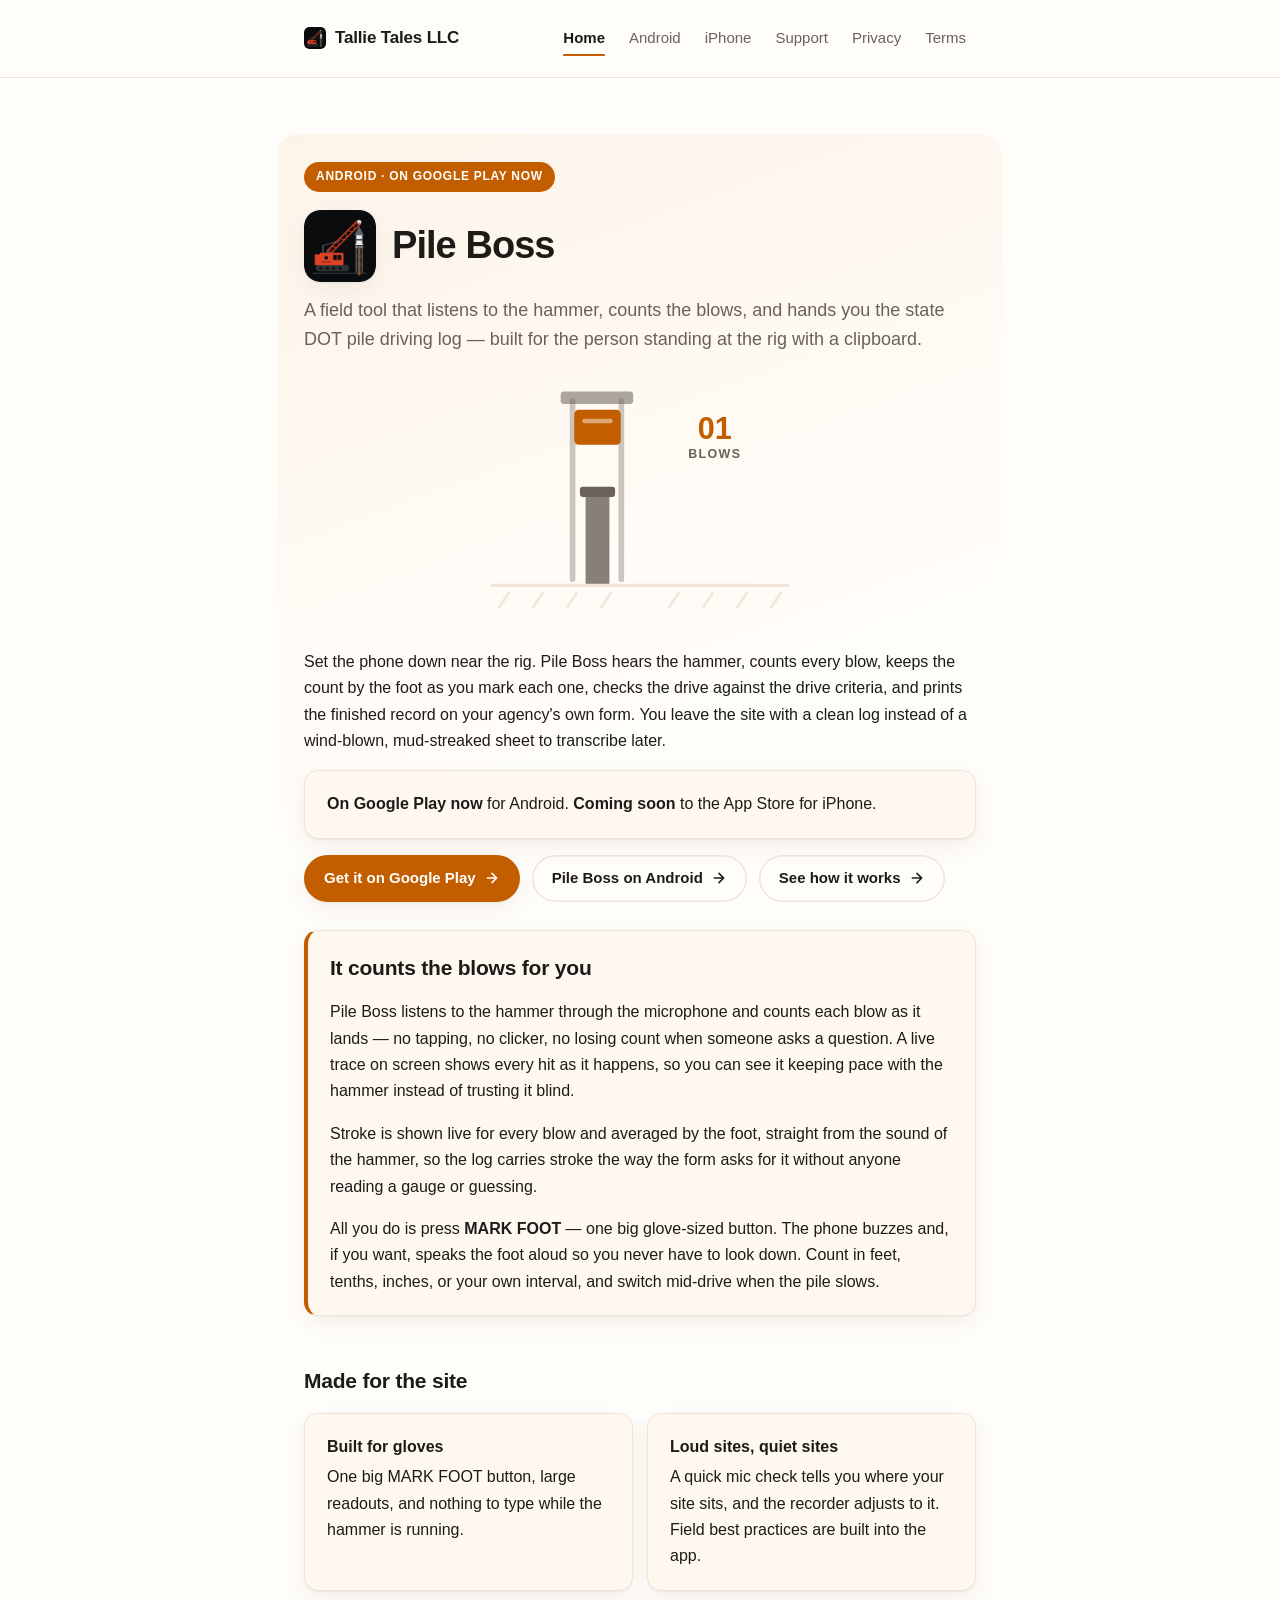
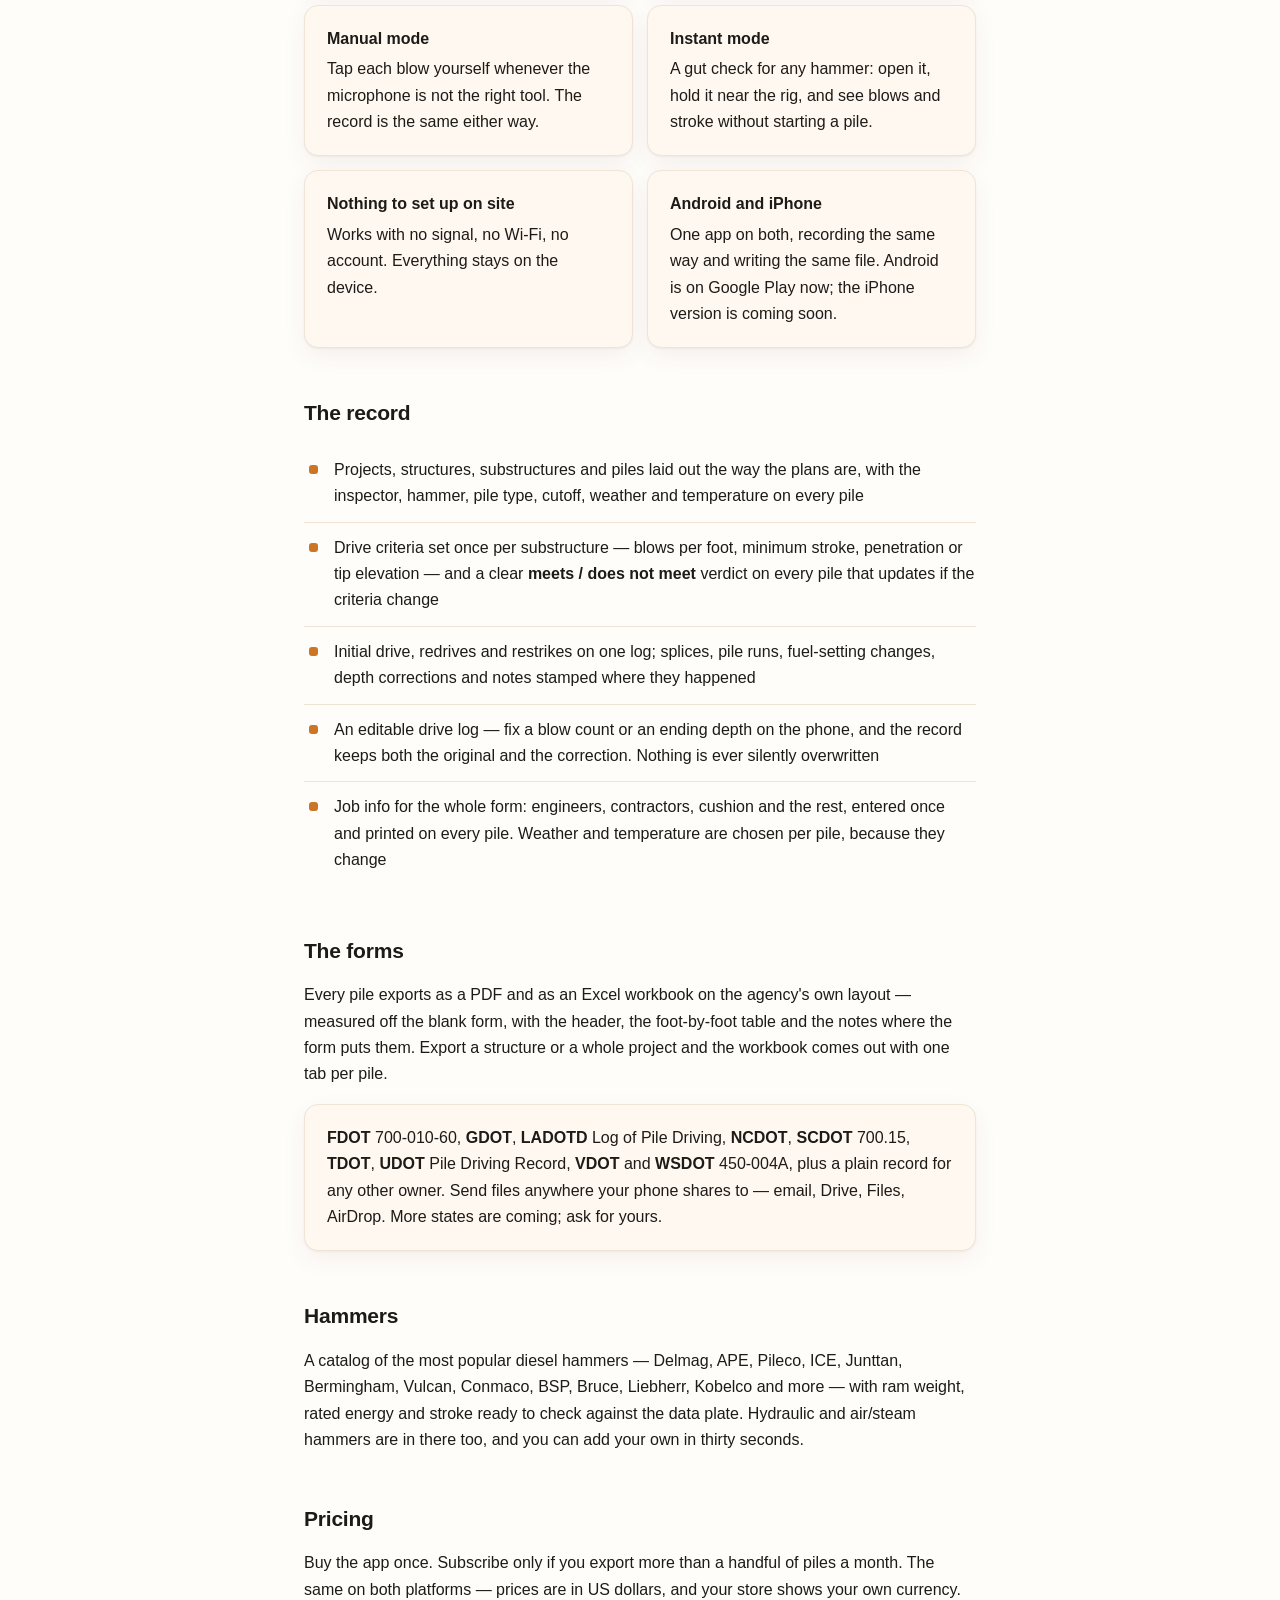
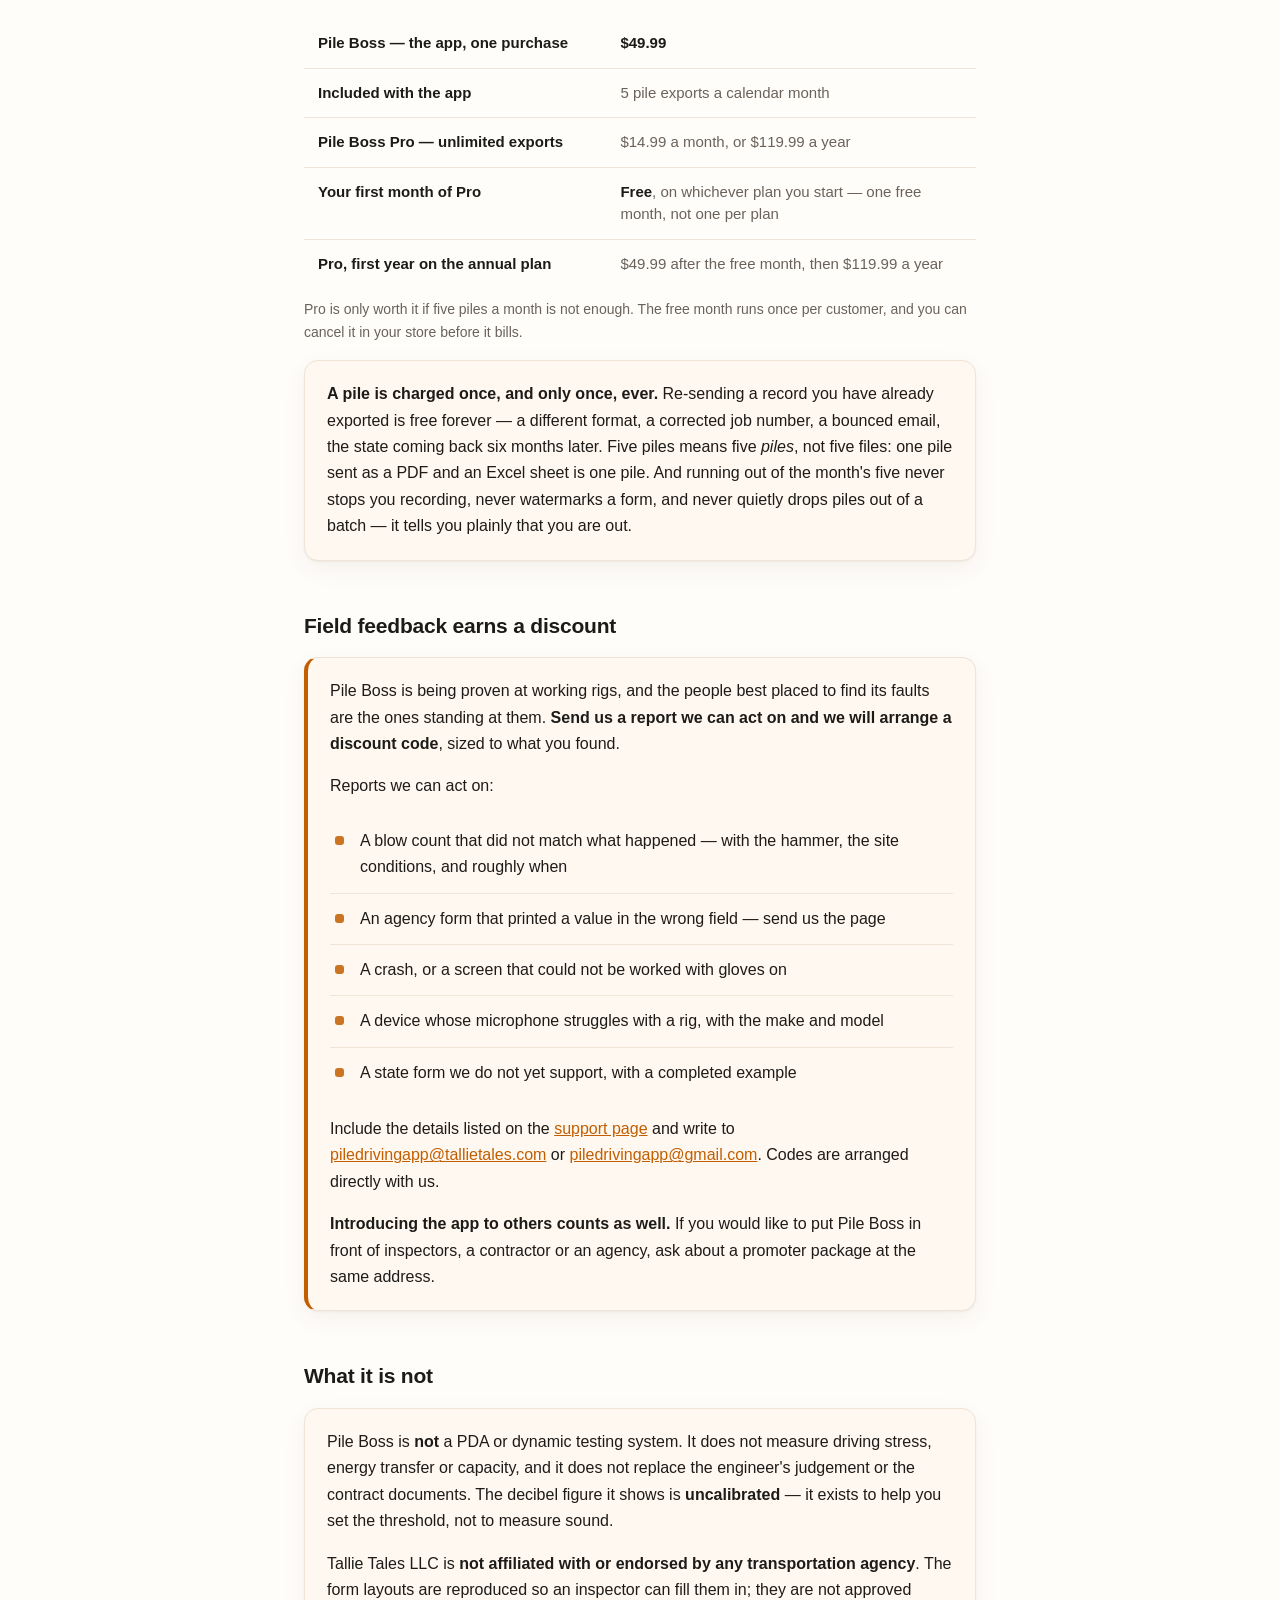
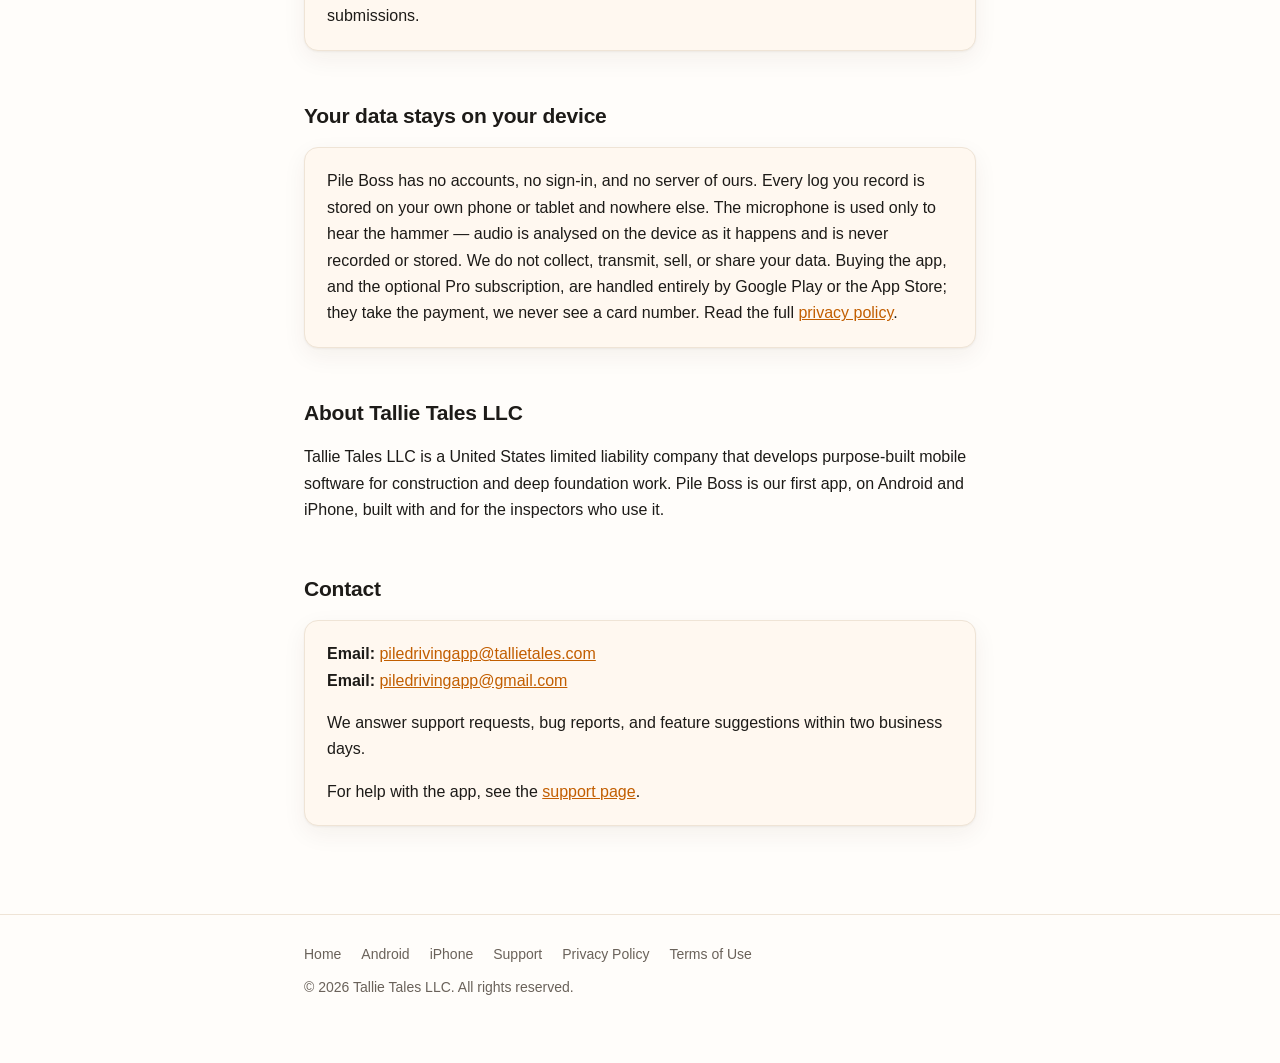
==== commit 60a73b91: "Add a Terms of Use page, linked from every page App Review's 3.1.2(c) hold on the iPhone build wants" ====
--- a/index.html
+++ b/index.html
@@ -25,6 +25,7 @@
       <a href="iphone.html">iPhone</a>
       <a href="support.html">Support</a>
       <a href="privacy.html">Privacy</a>
+      <a href="terms.html">Terms</a>
     </nav>
   </div>
 </header>
@@ -224,6 +225,7 @@
       <a href="iphone.html">iPhone</a>
       <a href="support.html">Support</a>
       <a href="privacy.html">Privacy Policy</a>
+      <a href="terms.html">Terms of Use</a>
     </p>
     <p>© 2026 Tallie Tales LLC. All rights reserved.</p>
   </div>
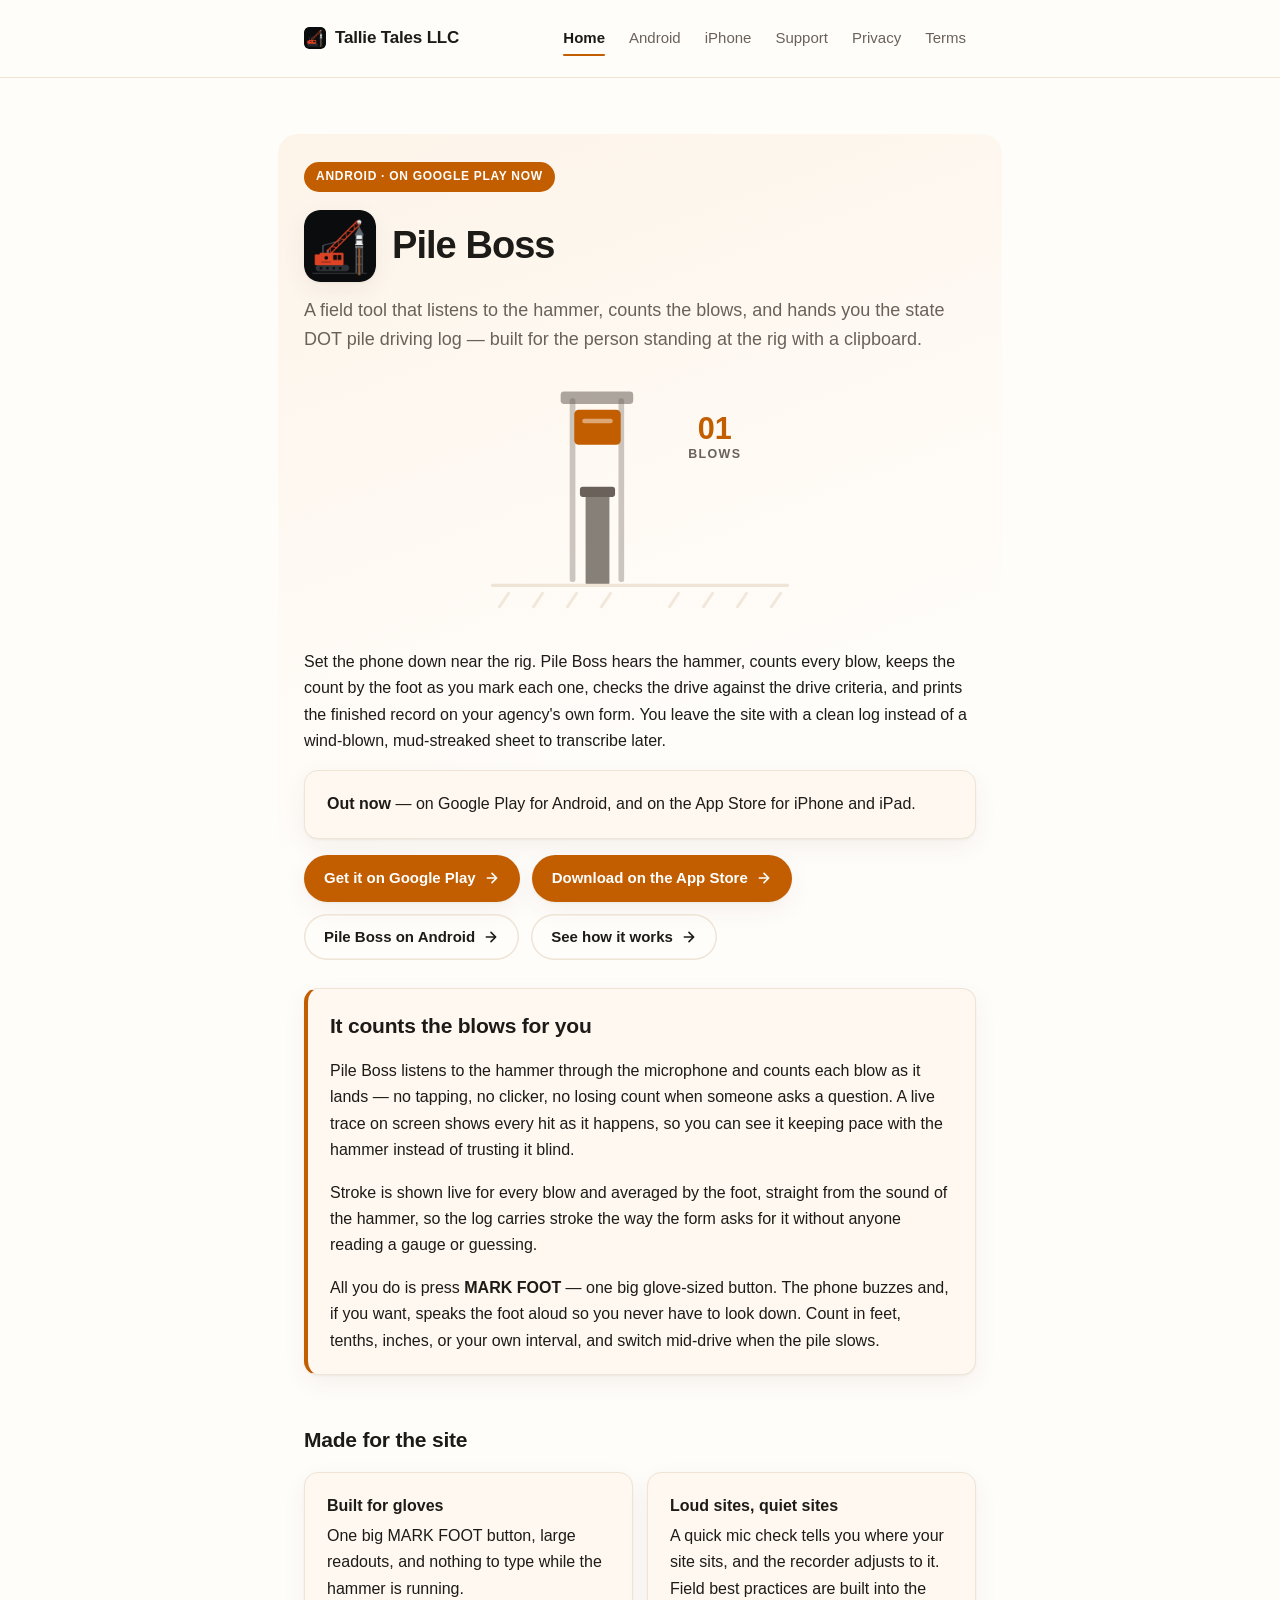
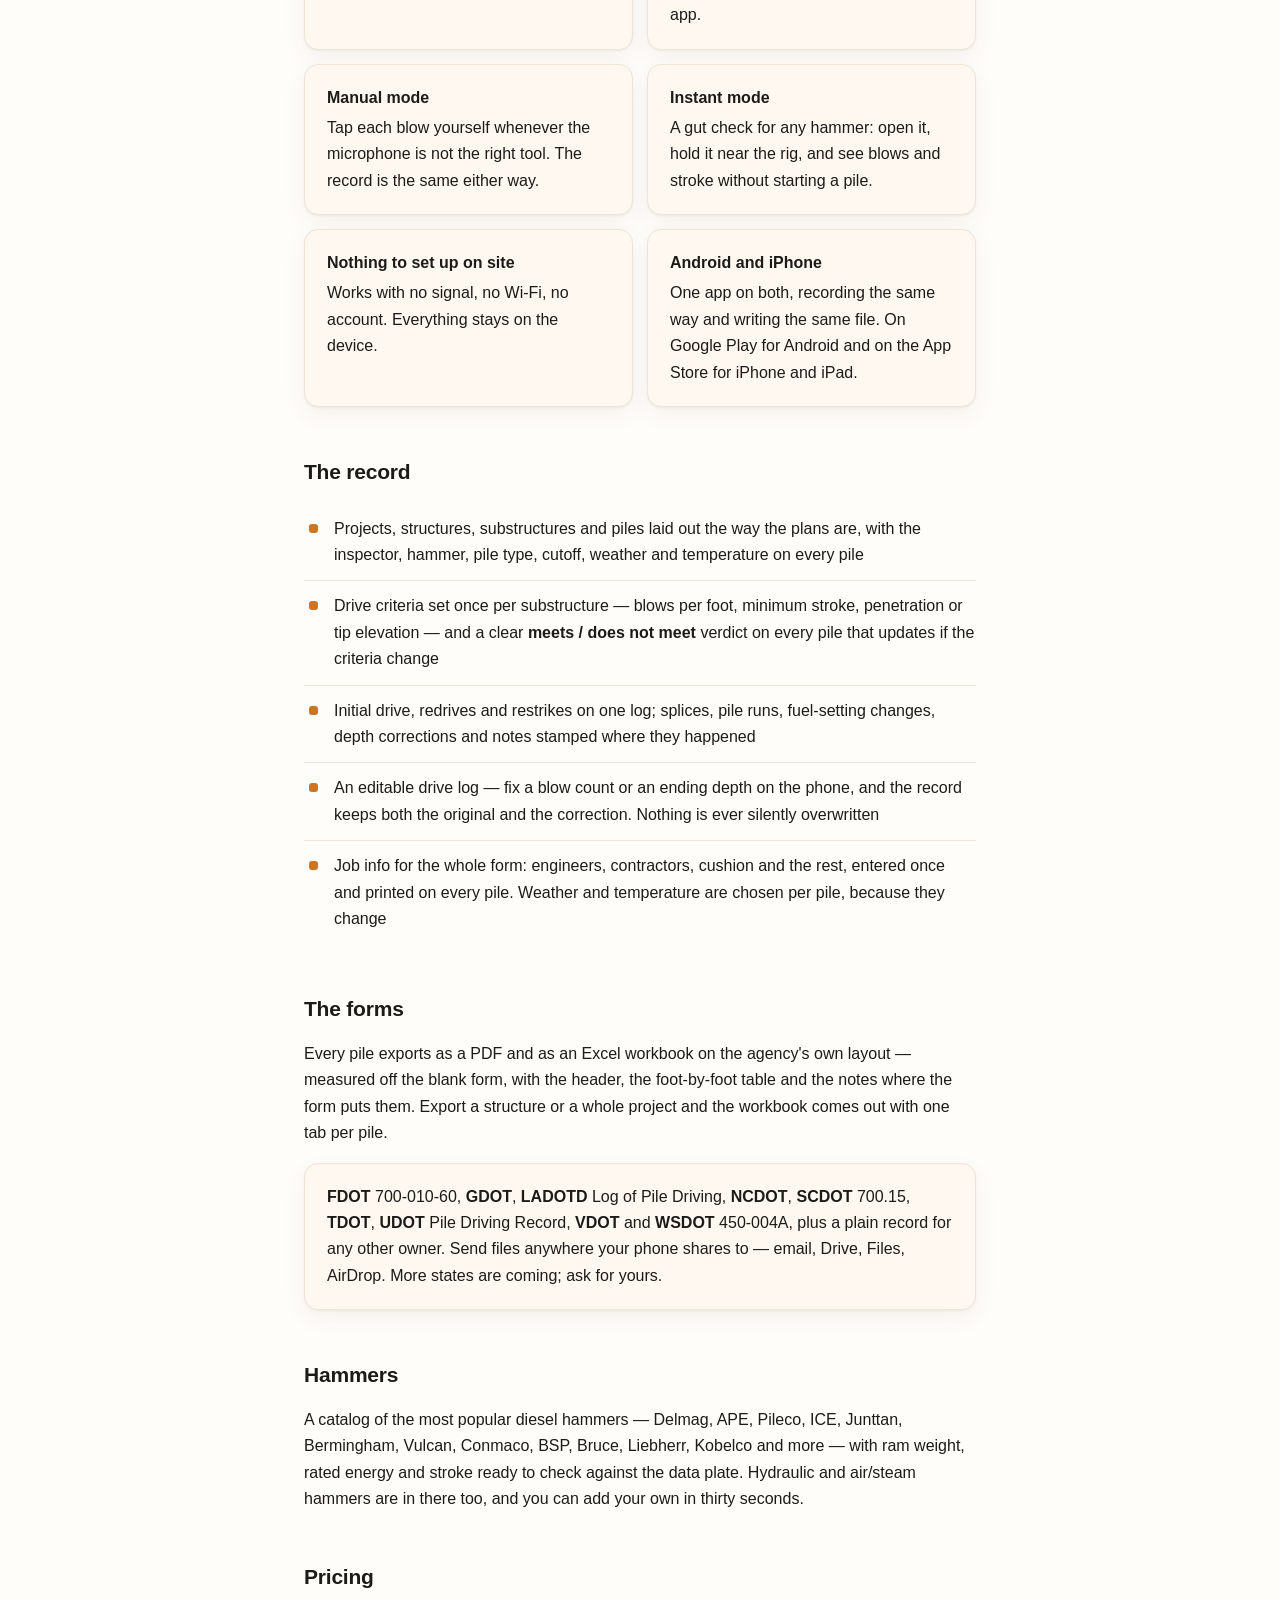
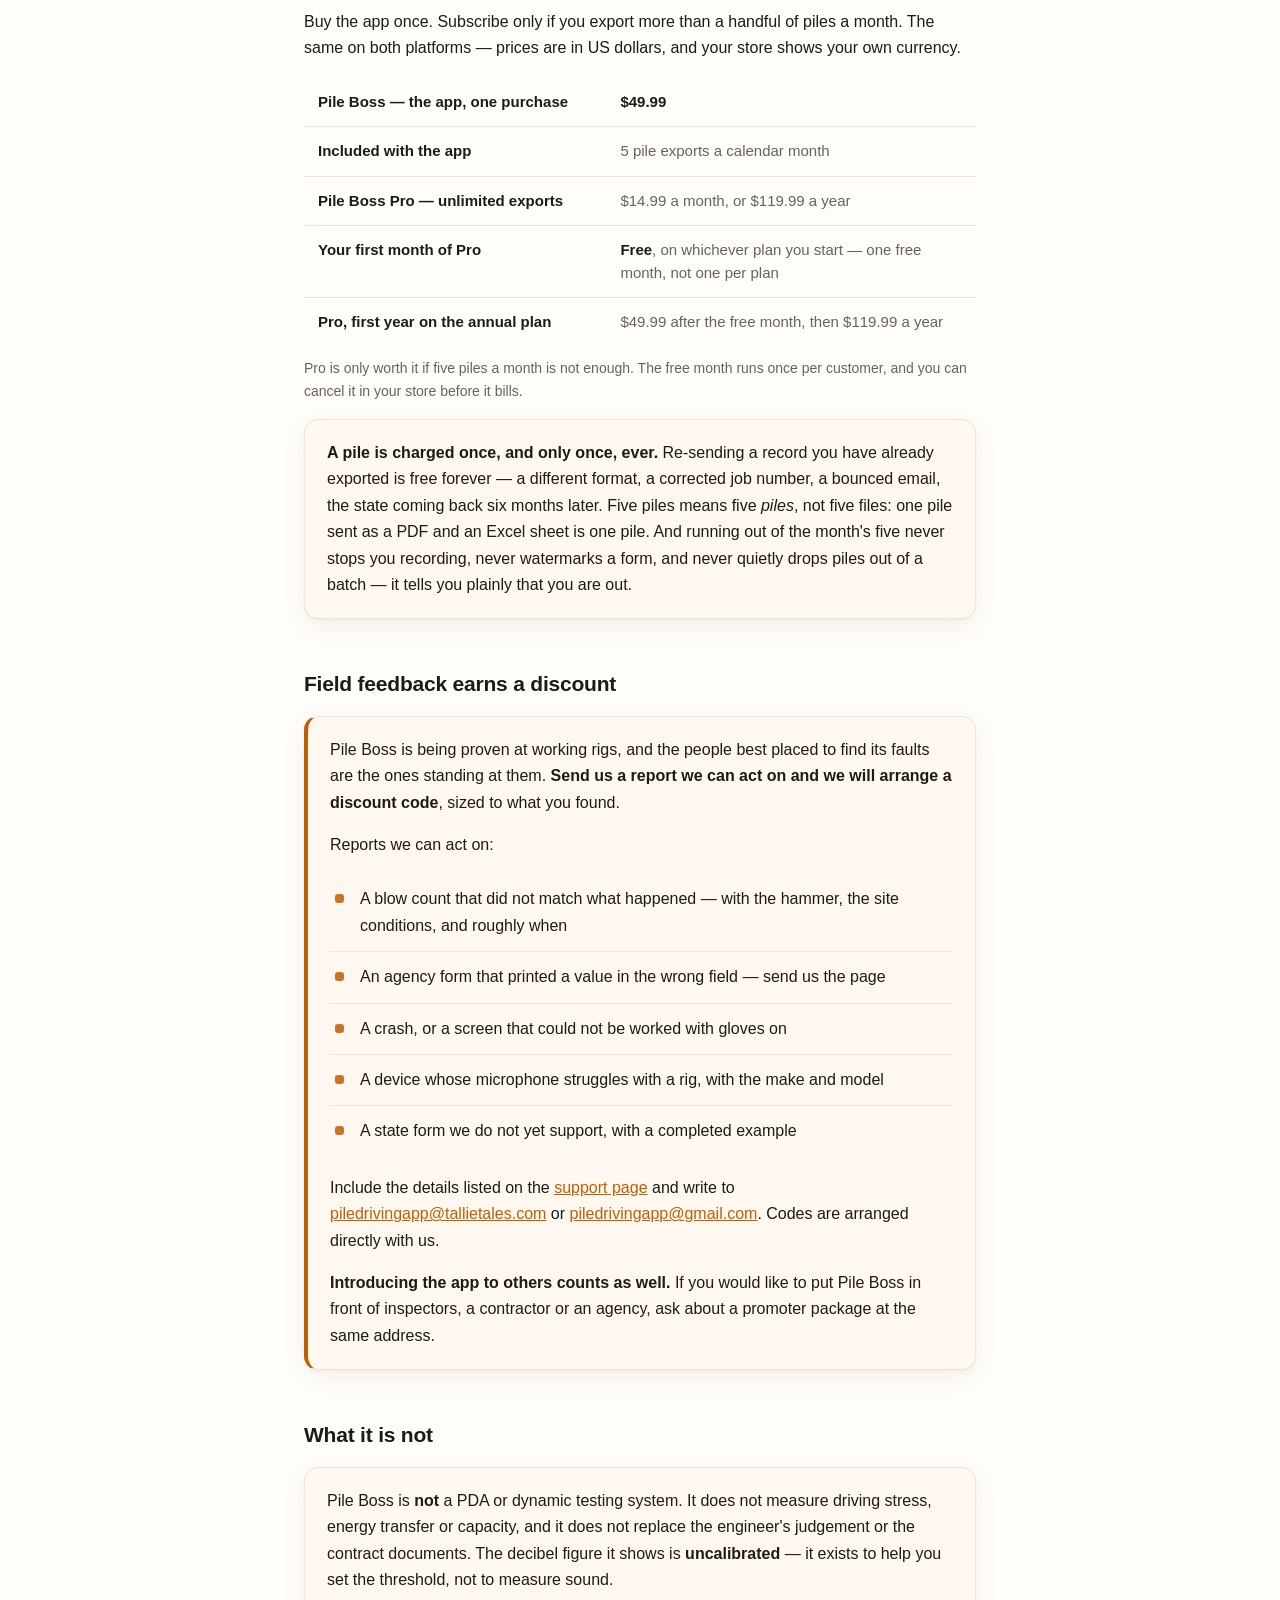
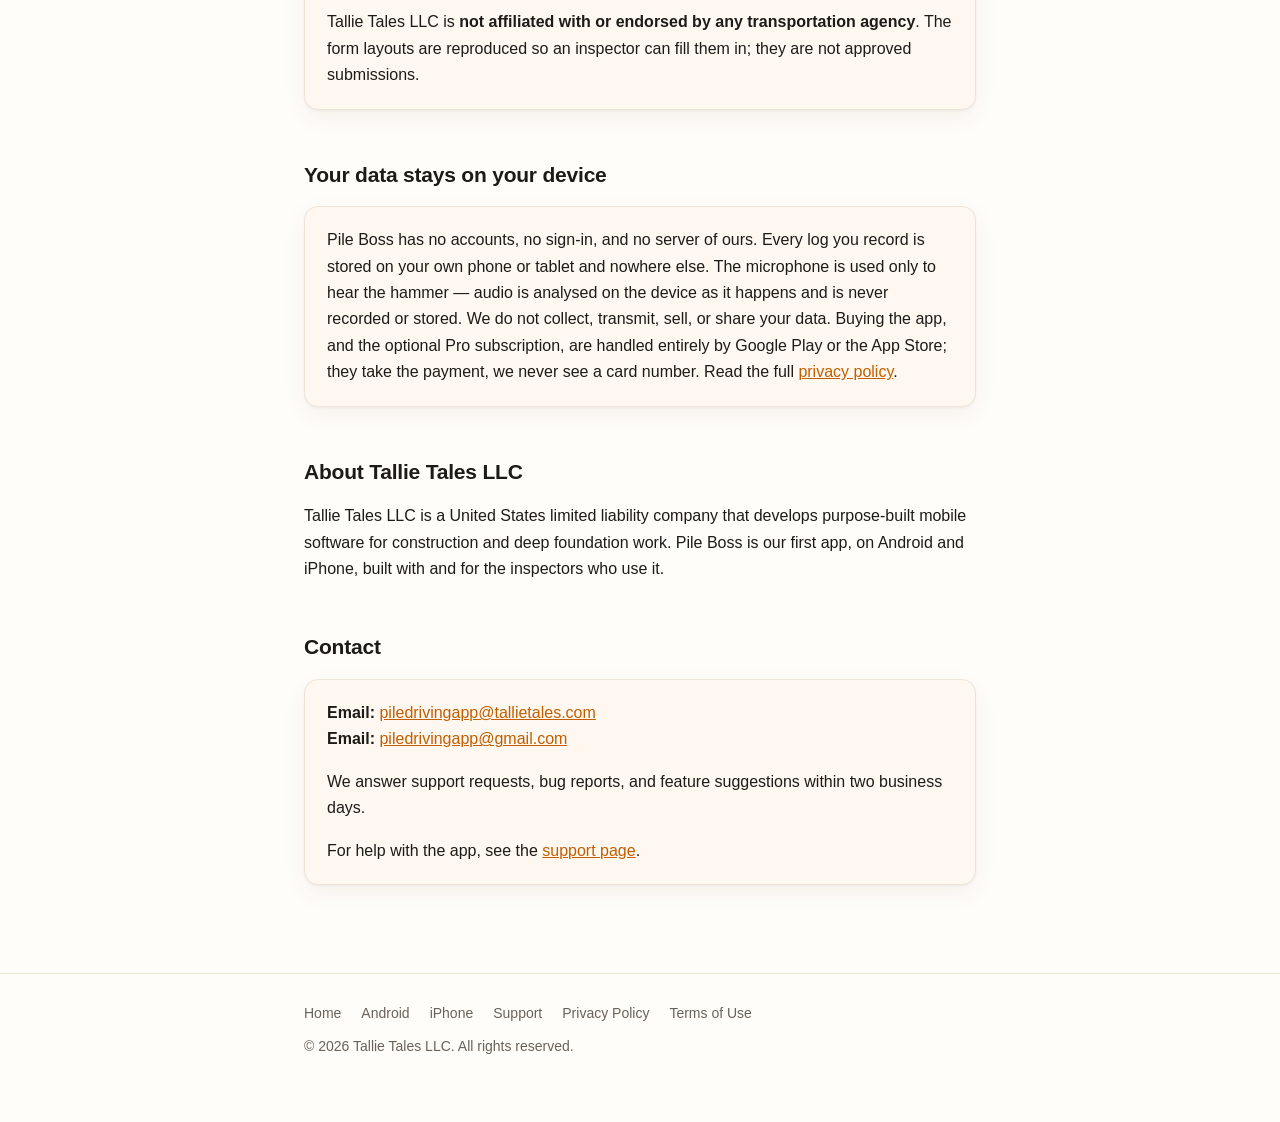
==== commit 4d1cca99: "Website: Pile Boss is on the App Store The iPhone app is live, so every "coming soon to the App Stor" ====
--- a/index.html
+++ b/index.html
@@ -4,7 +4,7 @@
 <meta charset="utf-8">
 <meta name="viewport" content="width=device-width, initial-scale=1">
 <title>Tallie Tales LLC — Pile Boss, the pile driving blow count app</title>
-<meta name="description" content="Pile Boss listens to the pile hammer, counts every blow automatically, shows stroke live, checks the drive criteria, and prints the finished state DOT pile driving log. On Google Play now; coming soon to the App Store.">
+<meta name="description" content="Pile Boss listens to the pile hammer, counts every blow automatically, shows stroke live, checks the drive criteria, and prints the finished state DOT pile driving log. On Google Play and the App Store now.">
 <link rel="icon" type="image/png" sizes="32x32" href="img/app-icon-32.png">
 <link rel="icon" type="image/png" sizes="64x64" href="img/app-icon-64.png">
 <link rel="apple-touch-icon" sizes="180x180" href="img/app-icon-180.png">
@@ -73,11 +73,14 @@
     <p>Set the phone down near the rig. Pile Boss hears the hammer, counts every blow, keeps the count by the foot as you mark each one, checks the drive against the drive criteria, and prints the finished record on your agency's own form. You leave the site with a clean log instead of a wind-blown, mud-streaked sheet to transcribe later.</p>
 
       <div class="card">
-        <p><strong>On Google Play now</strong> for Android. <strong>Coming soon</strong> to the App Store for iPhone.</p>
+        <p><strong>Out now</strong> — on Google Play for Android, and on the App Store for iPhone and iPad.</p>
       </div>
 
       <div class="btn-row">
         <a class="btn" href="https://play.google.com/store/apps/details?id=com.tallietales.drivelogforpiledriving">Get it on Google Play
+          <svg viewBox="0 0 24 24" width="16" height="16" fill="none" stroke="currentColor" stroke-width="2.4" stroke-linecap="round" stroke-linejoin="round" aria-hidden="true"><path d="M5 12h13M12 5l7 7-7 7"></path></svg>
+        </a>
+        <a class="btn" href="https://apps.apple.com/us/app/pile-boss/id6817979129">Download on the App Store
           <svg viewBox="0 0 24 24" width="16" height="16" fill="none" stroke="currentColor" stroke-width="2.4" stroke-linecap="round" stroke-linejoin="round" aria-hidden="true"><path d="M5 12h13M12 5l7 7-7 7"></path></svg>
         </a>
         <a class="btn btn-quiet" href="android.html">Pile Boss on Android
@@ -106,7 +109,7 @@
       <div class="card"><strong>Manual mode</strong>Tap each blow yourself whenever the microphone is not the right tool. The record is the same either way.</div>
       <div class="card"><strong>Instant mode</strong>A gut check for any hammer: open it, hold it near the rig, and see blows and stroke without starting a pile.</div>
       <div class="card"><strong>Nothing to set up on site</strong>Works with no signal, no Wi-Fi, no account. Everything stays on the device.</div>
-      <div class="card"><strong>Android and iPhone</strong>One app on both, recording the same way and writing the same file. Android is on Google Play now; the iPhone version is coming soon.</div>
+      <div class="card"><strong>Android and iPhone</strong>One app on both, recording the same way and writing the same file. On Google Play for Android and on the App Store for iPhone and iPad.</div>
     </div>
     </section>
 
